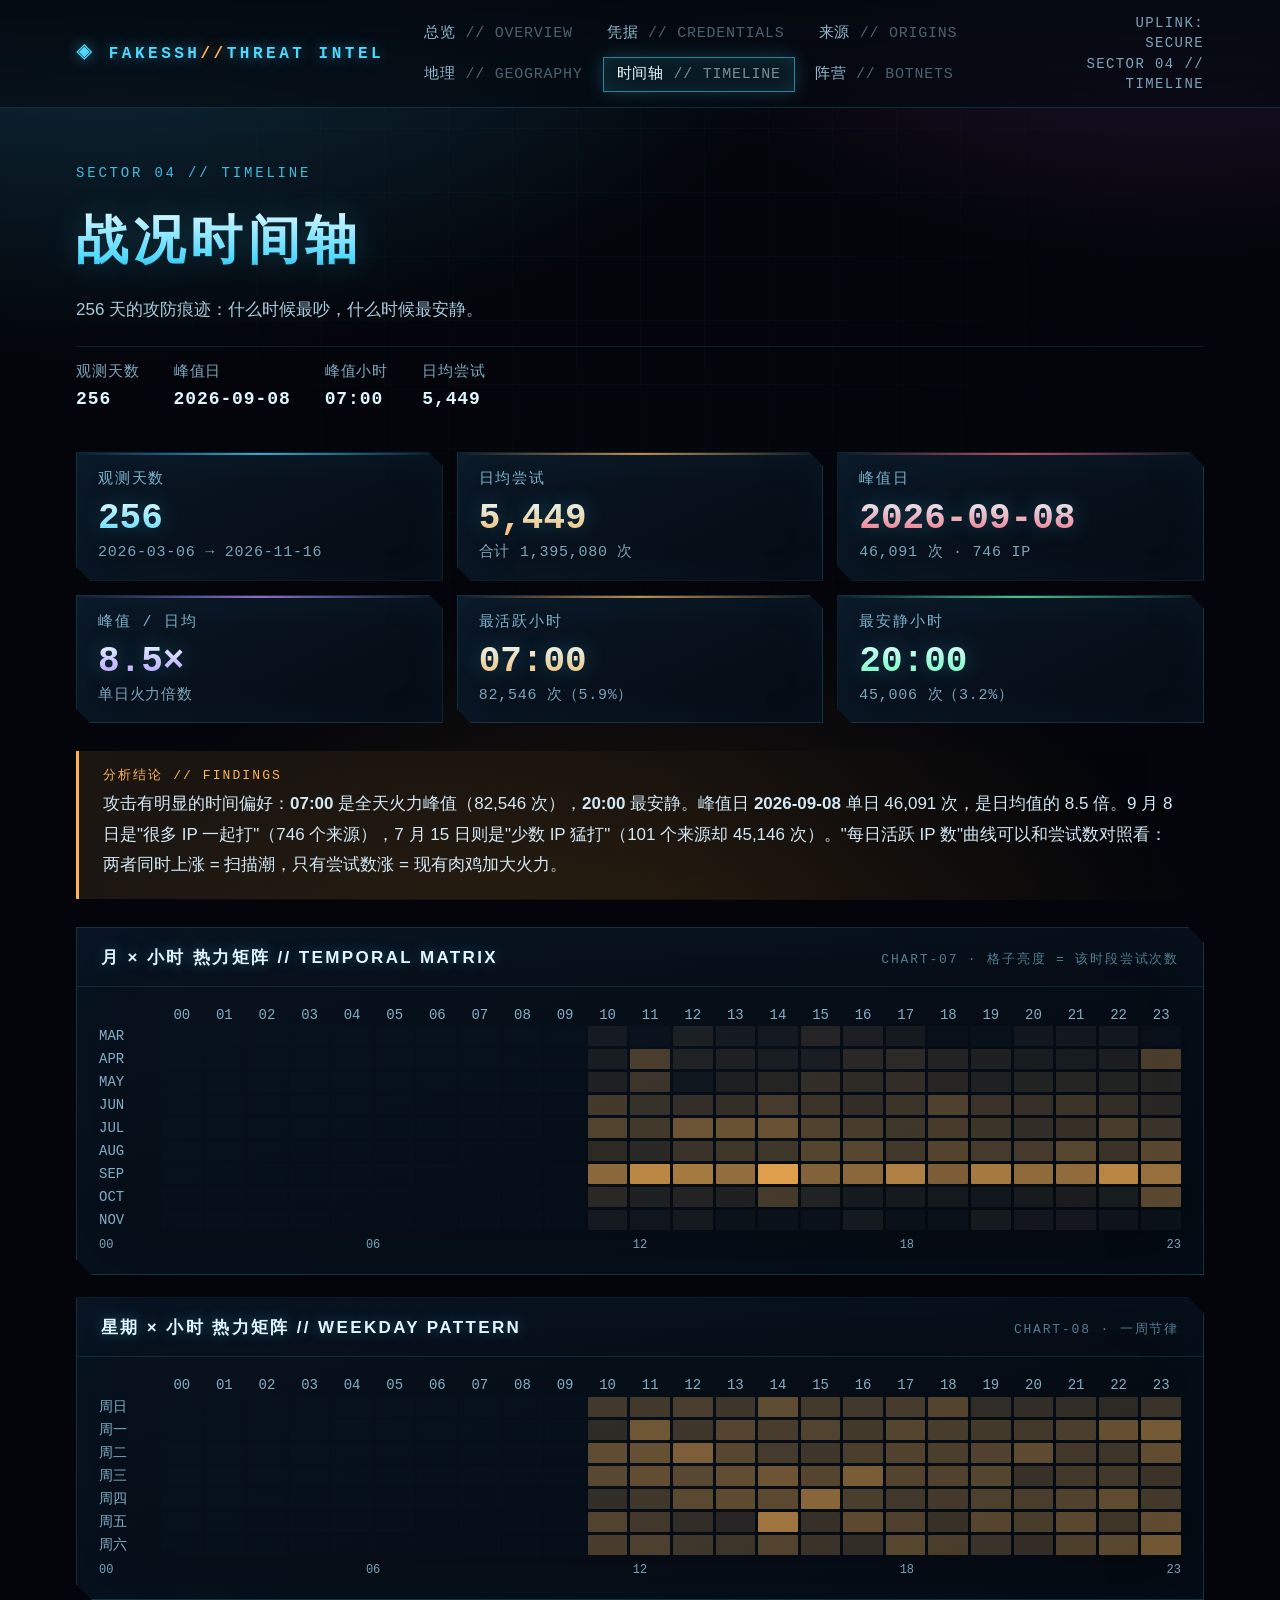
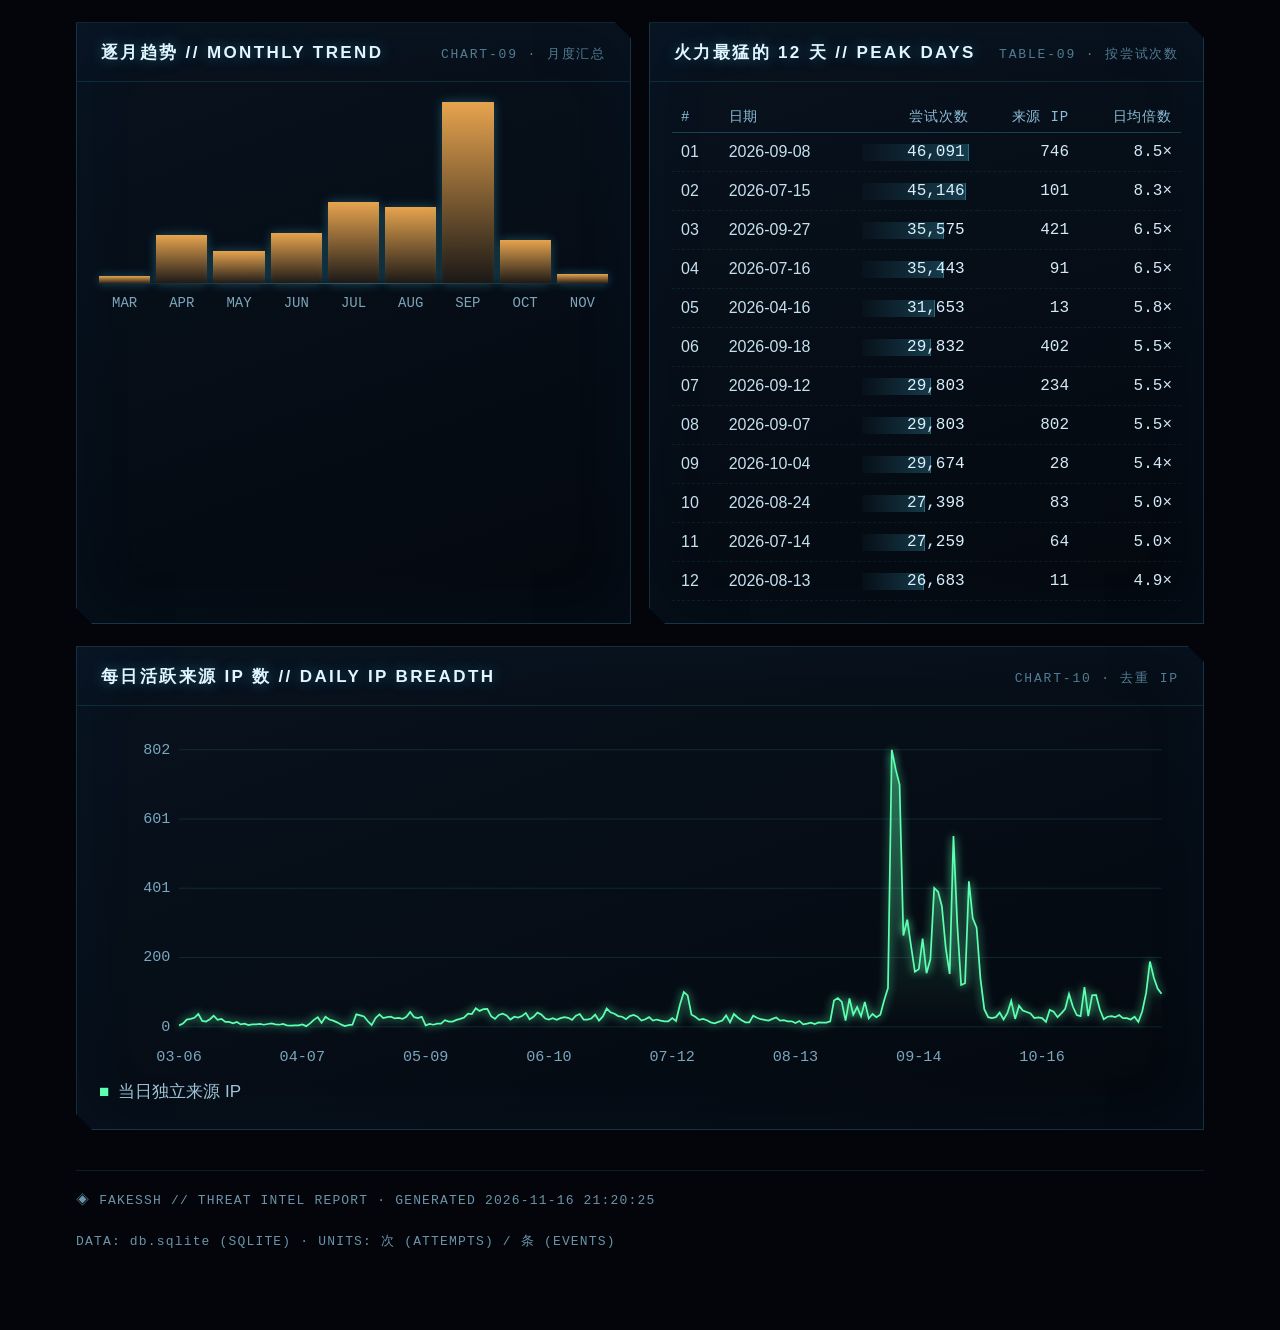
==== timeline.html @ 33a5cb1d "Implement structural changes to enhance code organization and maintainability" ====
<!DOCTYPE html>
<html lang="zh-CN">
<head>
<meta charset="utf-8">
<meta name="viewport" content="width=device-width,initial-scale=1">
<title>战况时间轴 · FAKESSH THREAT INTEL</title>
<link rel="stylesheet" href="assets/style.css">
</head>
<body>
<nav class="nav"><div class="nav-in">
  <div class="brand">◈ FAKESSH<span>//</span>THREAT INTEL</div>
  <div class="nav-links"><a href="index.html" class="">总览<span style="opacity:.5"> // OVERVIEW</span></a><a href="credentials.html" class="">凭据<span style="opacity:.5"> // CREDENTIALS</span></a><a href="sources.html" class="">来源<span style="opacity:.5"> // ORIGINS</span></a><a href="geo.html" class="">地理<span style="opacity:.5"> // GEOGRAPHY</span></a><a href="timeline.html" class="on">时间轴<span style="opacity:.5"> // TIMELINE</span></a><a href="bots.html" class="">阵营<span style="opacity:.5"> // BOTNETS</span></a></div>
  <div class="nav-meta">UPLINK: SECURE<br>SECTOR 04 // TIMELINE</div>
</div></nav>
<div class="wrap">
  <header class="hero">
    <div class="hero-code">SECTOR 04 // TIMELINE</div>
    <h1>战况时间轴</h1>
    <div class="hero-sub">256 天的攻防痕迹：什么时候最吵，什么时候最安静。</div>
    <div class="hero-meta"><div>观测天数<b>256</b></div><div>峰值日<b>2026-09-08</b></div><div>峰值小时<b>07:00</b></div><div>日均尝试<b>5,449</b></div></div>
  </header>
  <div class="kpis"><div class="kpi" style="--kc:#4fd9ff"><div class="lab">观测天数</div><div class="v">256</div><div class="sub">2026-03-06 → 2026-11-16</div></div><div class="kpi" style="--kc:#ffb454"><div class="lab">日均尝试</div><div class="v">5,449</div><div class="sub">合计 1,395,080 次</div></div><div class="kpi" style="--kc:#ff5b6e"><div class="lab">峰值日</div><div class="v">2026-09-08</div><div class="sub">46,091 次 · 746 IP</div></div><div class="kpi" style="--kc:#b98cff"><div class="lab">峰值 / 日均</div><div class="v">8.5×</div><div class="sub">单日火力倍数</div></div><div class="kpi" style="--kc:#ffb454"><div class="lab">最活跃小时</div><div class="v">07:00</div><div class="sub">82,546 次（5.9%）</div></div><div class="kpi" style="--kc:#5dffb0"><div class="lab">最安静小时</div><div class="v">20:00</div><div class="sub">45,006 次（3.2%）</div></div></div><div class="insight"><span class="tag">分析结论 // FINDINGS</span>攻击有明显的时间偏好：<b>07:00</b> 是全天火力峰值（82,546 次），<b>20:00</b> 最安静。峰值日 <b>2026-09-08</b> 单日 46,091 次，是日均值的 8.5 倍。9 月 8 日是"很多 IP 一起打"（746 个来源），7 月 15 日则是"少数 IP 猛打"（101 个来源却 45,146 次）。"每日活跃 IP 数"曲线可以和尝试数对照看：两者同时上涨 = 扫描潮，只有尝试数涨 = 现有肉鸡加大火力。</div><section class="panel"><div class="panel-head"><h3>月 × 小时 热力矩阵 // TEMPORAL MATRIX</h3><span class="panel-code">CHART-07 · 格子亮度 = 该时段尝试次数</span></div><div class="panel-body"><div class="heat" style="grid-template-columns:60px repeat(24,minmax(9px,1fr))"><div class="hlab"></div><div class="hlab" style="justify-content:center">00</div><div class="hlab" style="justify-content:center">01</div><div class="hlab" style="justify-content:center">02</div><div class="hlab" style="justify-content:center">03</div><div class="hlab" style="justify-content:center">04</div><div class="hlab" style="justify-content:center">05</div><div class="hlab" style="justify-content:center">06</div><div class="hlab" style="justify-content:center">07</div><div class="hlab" style="justify-content:center">08</div><div class="hlab" style="justify-content:center">09</div><div class="hlab" style="justify-content:center">10</div><div class="hlab" style="justify-content:center">11</div><div class="hlab" style="justify-content:center">12</div><div class="hlab" style="justify-content:center">13</div><div class="hlab" style="justify-content:center">14</div><div class="hlab" style="justify-content:center">15</div><div class="hlab" style="justify-content:center">16</div><div class="hlab" style="justify-content:center">17</div><div class="hlab" style="justify-content:center">18</div><div class="hlab" style="justify-content:center">19</div><div class="hlab" style="justify-content:center">20</div><div class="hlab" style="justify-content:center">21</div><div class="hlab" style="justify-content:center">22</div><div class="hlab" style="justify-content:center">23</div><div class="hlab">MAR</div><div class="hc" title="2026-03 00:00 · 0 次" style="background:rgba(10,28,48,0.16)"></div><div class="hc" title="2026-03 01:00 · 0 次" style="background:rgba(10,28,48,0.16)"></div><div class="hc" title="2026-03 02:00 · 0 次" style="background:rgba(10,28,48,0.16)"></div><div class="hc" title="2026-03 03:00 · 0 次" style="background:rgba(10,28,48,0.16)"></div><div class="hc" title="2026-03 04:00 · 0 次" style="background:rgba(10,28,48,0.16)"></div><div class="hc" title="2026-03 05:00 · 0 次" style="background:rgba(10,28,48,0.16)"></div><div class="hc" title="2026-03 06:00 · 0 次" style="background:rgba(10,28,48,0.16)"></div><div class="hc" title="2026-03 07:00 · 0 次" style="background:rgba(10,28,48,0.16)"></div><div class="hc" title="2026-03 08:00 · 0 次" style="background:rgba(10,28,48,0.16)"></div><div class="hc" title="2026-03 09:00 · 0 次" style="background:rgba(10,28,48,0.16)"></div><div class="hc" title="2026-03 10:00 · 1,371 次" style="background:rgba(55,56,54,0.30)"></div><div class="hc" title="2026-03 11:00 · 198 次" style="background:rgba(25,37,50,0.21)"></div><div class="hc" title="2026-03 12:00 · 2,391 次" style="background:rgba(71,66,57,0.36)"></div><div class="hc" title="2026-03 13:00 · 1,433 次" style="background:rgba(56,56,54,0.31)"></div><div class="hc" title="2026-03 14:00 · 1,327 次" style="background:rgba(54,55,54,0.30)"></div><div class="hc" title="2026-03 15:00 · 3,114 次" style="background:rgba(80,72,58,0.39)"></div><div class="hc" title="2026-03 16:00 · 2,227 次" style="background:rgba(69,64,56,0.35)"></div><div class="hc" title="2026-03 17:00 · 1,482 次" style="background:rgba(57,57,54,0.31)"></div><div class="hc" title="2026-03 18:00 · 175 次" style="background:rgba(24,37,50,0.21)"></div><div class="hc" title="2026-03 19:00 · 143 次" style="background:rgba(23,36,49,0.20)"></div><div class="hc" title="2026-03 20:00 · 975 次" style="background:rgba(47,51,53,0.28)"></div><div class="hc" title="2026-03 21:00 · 1,324 次" style="background:rgba(54,55,54,0.30)"></div><div class="hc" title="2026-03 22:00 · 1,226 次" style="background:rgba(52,54,54,0.30)"></div><div class="hc" title="2026-03 23:00 · 189 次" style="background:rgba(25,37,50,0.21)"></div><div class="hlab">APR</div><div class="hc" title="2026-04 00:00 · 0 次" style="background:rgba(10,28,48,0.16)"></div><div class="hc" title="2026-04 01:00 · 0 次" style="background:rgba(10,28,48,0.16)"></div><div class="hc" title="2026-04 02:00 · 0 次" style="background:rgba(10,28,48,0.16)"></div><div class="hc" title="2026-04 03:00 · 0 次" style="background:rgba(10,28,48,0.16)"></div><div class="hc" title="2026-04 04:00 · 0 次" style="background:rgba(10,28,48,0.16)"></div><div class="hc" title="2026-04 05:00 · 0 次" style="background:rgba(10,28,48,0.16)"></div><div class="hc" title="2026-04 06:00 · 0 次" style="background:rgba(10,28,48,0.16)"></div><div class="hc" title="2026-04 07:00 · 0 次" style="background:rgba(10,28,48,0.16)"></div><div class="hc" title="2026-04 08:00 · 0 次" style="background:rgba(10,28,48,0.16)"></div><div class="hc" title="2026-04 09:00 · 0 次" style="background:rgba(10,28,48,0.16)"></div><div class="hc" title="2026-04 10:00 · 1,683 次" style="background:rgba(60,59,55,0.32)"></div><div class="hc" title="2026-04 11:00 · 8,038 次" style="background:rgba(129,102,65,0.54)"></div><div class="hc" title="2026-04 12:00 · 2,728 次" style="background:rgba(75,68,57,0.37)"></div><div class="hc" title="2026-04 13:00 · 2,518 次" style="background:rgba(73,67,57,0.36)"></div><div class="hc" title="2026-04 14:00 · 2,086 次" style="background:rgba(66,63,56,0.34)"></div><div class="hc" title="2026-04 15:00 · 2,064 次" style="background:rgba(66,63,56,0.34)"></div><div class="hc" title="2026-04 16:00 · 4,061 次" style="background:rgba(92,78,60,0.42)"></div><div class="hc" title="2026-04 17:00 · 4,366 次" style="background:rgba(95,81,60,0.43)"></div><div class="hc" title="2026-04 18:00 · 3,221 次" style="background:rgba(82,72,58,0.39)"></div><div class="hc" title="2026-04 19:00 · 2,506 次" style="background:rgba(72,67,57,0.36)"></div><div class="hc" title="2026-04 20:00 · 1,899 次" style="background:rgba(64,61,55,0.33)"></div><div class="hc" title="2026-04 21:00 · 1,879 次" style="background:rgba(63,61,55,0.33)"></div><div class="hc" title="2026-04 22:00 · 2,246 次" style="background:rgba(69,64,56,0.35)"></div><div class="hc" title="2026-04 23:00 · 8,399 次" style="background:rgba(132,103,65,0.55)"></div><div class="hlab">MAY</div><div class="hc" title="2026-05 00:00 · 0 次" style="background:rgba(10,28,48,0.16)"></div><div class="hc" title="2026-05 01:00 · 0 次" style="background:rgba(10,28,48,0.16)"></div><div class="hc" title="2026-05 02:00 · 0 次" style="background:rgba(10,28,48,0.16)"></div><div class="hc" title="2026-05 03:00 · 0 次" style="background:rgba(10,28,48,0.16)"></div><div class="hc" title="2026-05 04:00 · 0 次" style="background:rgba(10,28,48,0.16)"></div><div class="hc" title="2026-05 05:00 · 0 次" style="background:rgba(10,28,48,0.16)"></div><div class="hc" title="2026-05 06:00 · 0 次" style="background:rgba(10,28,48,0.16)"></div><div class="hc" title="2026-05 07:00 · 0 次" style="background:rgba(10,28,48,0.16)"></div><div class="hc" title="2026-05 08:00 · 0 次" style="background:rgba(10,28,48,0.16)"></div><div class="hc" title="2026-05 09:00 · 0 次" style="background:rgba(10,28,48,0.16)"></div><div class="hc" title="2026-05 10:00 · 2,571 次" style="background:rgba(73,67,57,0.36)"></div><div class="hc" title="2026-05 11:00 · 6,430 次" style="background:rgba(115,93,63,0.50)"></div><div class="hc" title="2026-05 12:00 · 855 次" style="background:rgba(44,49,53,0.27)"></div><div class="hc" title="2026-05 13:00 · 2,432 次" style="background:rgba(71,66,57,0.36)"></div><div class="hc" title="2026-05 14:00 · 3,245 次" style="background:rgba(82,73,58,0.39)"></div><div class="hc" title="2026-05 15:00 · 5,253 次" style="background:rgba(104,86,61,0.46)"></div><div class="hc" title="2026-05 16:00 · 4,531 次" style="background:rgba(97,82,60,0.44)"></div><div class="hc" title="2026-05 17:00 · 5,144 次" style="background:rgba(103,86,61,0.46)"></div><div class="hc" title="2026-05 18:00 · 3,751 次" style="background:rgba(88,76,59,0.41)"></div><div class="hc" title="2026-05 19:00 · 2,703 次" style="background:rgba(75,68,57,0.37)"></div><div class="hc" title="2026-05 20:00 · 3,081 次" style="background:rgba(80,71,58,0.38)"></div><div class="hc" title="2026-05 21:00 · 3,556 次" style="background:rgba(86,75,59,0.40)"></div><div class="hc" title="2026-05 22:00 · 3,006 次" style="background:rgba(79,71,58,0.38)"></div><div class="hc" title="2026-05 23:00 · 3,365 次" style="background:rgba(84,73,58,0.40)"></div><div class="hlab">JUN</div><div class="hc" title="2026-06 00:00 · 0 次" style="background:rgba(10,28,48,0.16)"></div><div class="hc" title="2026-06 01:00 · 0 次" style="background:rgba(10,28,48,0.16)"></div><div class="hc" title="2026-06 02:00 · 0 次" style="background:rgba(10,28,48,0.16)"></div><div class="hc" title="2026-06 03:00 · 0 次" style="background:rgba(10,28,48,0.16)"></div><div class="hc" title="2026-06 04:00 · 0 次" style="background:rgba(10,28,48,0.16)"></div><div class="hc" title="2026-06 05:00 · 0 次" style="background:rgba(10,28,48,0.16)"></div><div class="hc" title="2026-06 06:00 · 0 次" style="background:rgba(10,28,48,0.16)"></div><div class="hc" title="2026-06 07:00 · 0 次" style="background:rgba(10,28,48,0.16)"></div><div class="hc" title="2026-06 08:00 · 0 次" style="background:rgba(10,28,48,0.16)"></div><div class="hc" title="2026-06 09:00 · 0 次" style="background:rgba(10,28,48,0.16)"></div><div class="hc" title="2026-06 10:00 · 7,283 次" style="background:rgba(123,98,64,0.52)"></div><div class="hc" title="2026-06 11:00 · 5,916 次" style="background:rgba(110,90,62,0.48)"></div><div class="hc" title="2026-06 12:00 · 5,299 次" style="background:rgba(105,86,61,0.46)"></div><div class="hc" title="2026-06 13:00 · 5,301 次" style="background:rgba(105,86,61,0.46)"></div><div class="hc" title="2026-06 14:00 · 7,603 次" style="background:rgba(125,99,65,0.53)"></div><div class="hc" title="2026-06 15:00 · 6,417 次" style="background:rgba(115,93,63,0.50)"></div><div class="hc" title="2026-06 16:00 · 5,165 次" style="background:rgba(103,86,61,0.46)"></div><div class="hc" title="2026-06 17:00 · 6,458 次" style="background:rgba(115,93,63,0.50)"></div><div class="hc" title="2026-06 18:00 · 9,003 次" style="background:rgba(137,106,66,0.57)"></div><div class="hc" title="2026-06 19:00 · 6,066 次" style="background:rgba(112,91,63,0.49)"></div><div class="hc" title="2026-06 20:00 · 5,500 次" style="background:rgba(107,88,62,0.47)"></div><div class="hc" title="2026-06 21:00 · 6,523 次" style="background:rgba(116,94,63,0.50)"></div><div class="hc" title="2026-06 22:00 · 5,106 次" style="background:rgba(103,85,61,0.46)"></div><div class="hc" title="2026-06 23:00 · 4,018 次" style="background:rgba(91,78,59,0.42)"></div><div class="hlab">JUL</div><div class="hc" title="2026-07 00:00 · 0 次" style="background:rgba(10,28,48,0.16)"></div><div class="hc" title="2026-07 01:00 · 0 次" style="background:rgba(10,28,48,0.16)"></div><div class="hc" title="2026-07 02:00 · 0 次" style="background:rgba(10,28,48,0.16)"></div><div class="hc" title="2026-07 03:00 · 0 次" style="background:rgba(10,28,48,0.16)"></div><div class="hc" title="2026-07 04:00 · 0 次" style="background:rgba(10,28,48,0.16)"></div><div class="hc" title="2026-07 05:00 · 0 次" style="background:rgba(10,28,48,0.16)"></div><div class="hc" title="2026-07 06:00 · 0 次" style="background:rgba(10,28,48,0.16)"></div><div class="hc" title="2026-07 07:00 · 0 次" style="background:rgba(10,28,48,0.16)"></div><div class="hc" title="2026-07 08:00 · 0 次" style="background:rgba(10,28,48,0.16)"></div><div class="hc" title="2026-07 09:00 · 0 次" style="background:rgba(10,28,48,0.16)"></div><div class="hc" title="2026-07 10:00 · 9,398 次" style="background:rgba(140,108,67,0.57)"></div><div class="hc" title="2026-07 11:00 · 7,286 次" style="background:rgba(123,98,64,0.52)"></div><div class="hc" title="2026-07 12:00 · 12,565 次" style="background:rgba(162,122,70,0.65)"></div><div class="hc" title="2026-07 13:00 · 12,461 次" style="background:rgba(162,122,70,0.64)"></div><div class="hc" title="2026-07 14:00 · 12,213 次" style="background:rgba(160,121,70,0.64)"></div><div class="hc" title="2026-07 15:00 · 9,072 次" style="background:rgba(137,107,66,0.57)"></div><div class="hc" title="2026-07 16:00 · 8,159 次" style="background:rgba(130,102,65,0.54)"></div><div class="hc" title="2026-07 17:00 · 6,912 次" style="background:rgba(120,96,64,0.51)"></div><div class="hc" title="2026-07 18:00 · 7,997 次" style="background:rgba(129,101,65,0.54)"></div><div class="hc" title="2026-07 19:00 · 6,695 次" style="background:rgba(118,95,63,0.50)"></div><div class="hc" title="2026-07 20:00 · 5,237 次" style="background:rgba(104,86,61,0.46)"></div><div class="hc" title="2026-07 21:00 · 5,720 次" style="background:rgba(109,89,62,0.48)"></div><div class="hc" title="2026-07 22:00 · 8,010 次" style="background:rgba(129,102,65,0.54)"></div><div class="hc" title="2026-07 23:00 · 6,211 次" style="background:rgba(113,92,63,0.49)"></div><div class="hlab">AUG</div><div class="hc" title="2026-08 00:00 · 0 次" style="background:rgba(10,28,48,0.16)"></div><div class="hc" title="2026-08 01:00 · 0 次" style="background:rgba(10,28,48,0.16)"></div><div class="hc" title="2026-08 02:00 · 0 次" style="background:rgba(10,28,48,0.16)"></div><div class="hc" title="2026-08 03:00 · 0 次" style="background:rgba(10,28,48,0.16)"></div><div class="hc" title="2026-08 04:00 · 0 次" style="background:rgba(10,28,48,0.16)"></div><div class="hc" title="2026-08 05:00 · 0 次" style="background:rgba(10,28,48,0.16)"></div><div class="hc" title="2026-08 06:00 · 0 次" style="background:rgba(10,28,48,0.16)"></div><div class="hc" title="2026-08 07:00 · 0 次" style="background:rgba(10,28,48,0.16)"></div><div class="hc" title="2026-08 08:00 · 0 次" style="background:rgba(10,28,48,0.16)"></div><div class="hc" title="2026-08 09:00 · 0 次" style="background:rgba(10,28,48,0.16)"></div><div class="hc" title="2026-08 10:00 · 4,484 次" style="background:rgba(96,81,60,0.44)"></div><div class="hc" title="2026-08 11:00 · 4,138 次" style="background:rgba(92,79,60,0.42)"></div><div class="hc" title="2026-08 12:00 · 6,281 次" style="background:rgba(114,92,63,0.49)"></div><div class="hc" title="2026-08 13:00 · 6,959 次" style="background:rgba(120,96,64,0.51)"></div><div class="hc" title="2026-08 14:00 · 6,971 次" style="background:rgba(120,96,64,0.51)"></div><div class="hc" title="2026-08 15:00 · 9,748 次" style="background:rgba(142,110,67,0.58)"></div><div class="hc" title="2026-08 16:00 · 10,181 次" style="background:rgba(146,112,68,0.59)"></div><div class="hc" title="2026-08 17:00 · 7,181 次" style="background:rgba(122,97,64,0.52)"></div><div class="hc" title="2026-08 18:00 · 9,583 次" style="background:rgba(141,109,67,0.58)"></div><div class="hc" title="2026-08 19:00 · 7,793 次" style="background:rgba(127,100,65,0.53)"></div><div class="hc" title="2026-08 20:00 · 7,758 次" style="background:rgba(127,100,65,0.53)"></div><div class="hc" title="2026-08 21:00 · 9,877 次" style="background:rgba(143,111,67,0.59)"></div><div class="hc" title="2026-08 22:00 · 6,488 次" style="background:rgba(116,93,63,0.50)"></div><div class="hc" title="2026-08 23:00 · 10,294 次" style="background:rgba(146,112,68,0.60)"></div><div class="hlab">SEP</div><div class="hc" title="2026-09 00:00 · 0 次" style="background:rgba(10,28,48,0.16)"></div><div class="hc" title="2026-09 01:00 · 0 次" style="background:rgba(10,28,48,0.16)"></div><div class="hc" title="2026-09 02:00 · 0 次" style="background:rgba(10,28,48,0.16)"></div><div class="hc" title="2026-09 03:00 · 0 次" style="background:rgba(10,28,48,0.16)"></div><div class="hc" title="2026-09 04:00 · 0 次" style="background:rgba(10,28,48,0.16)"></div><div class="hc" title="2026-09 05:00 · 0 次" style="background:rgba(10,28,48,0.16)"></div><div class="hc" title="2026-09 06:00 · 0 次" style="background:rgba(10,28,48,0.16)"></div><div class="hc" title="2026-09 07:00 · 0 次" style="background:rgba(10,28,48,0.16)"></div><div class="hc" title="2026-09 08:00 · 0 次" style="background:rgba(10,28,48,0.16)"></div><div class="hc" title="2026-09 09:00 · 0 次" style="background:rgba(10,28,48,0.16)"></div><div class="hc" title="2026-09 10:00 · 16,815 次" style="background:rgba(189,139,74,0.73)"></div><div class="hc" title="2026-09 11:00 · 22,892 次" style="background:rgba(222,159,79,0.84)"></div><div class="hc" title="2026-09 12:00 · 20,343 次" style="background:rgba(209,151,77,0.79)"></div><div class="hc" title="2026-09 13:00 · 17,703 次" style="background:rgba(194,142,75,0.75)"></div><div class="hc" title="2026-09 14:00 · 27,278 次" style="background:rgba(244,173,82,0.91)"></div><div class="hc" title="2026-09 15:00 · 15,613 次" style="background:rgba(182,134,73,0.71)"></div><div class="hc" title="2026-09 16:00 · 16,684 次" style="background:rgba(188,138,74,0.73)"></div><div class="hc" title="2026-09 17:00 · 21,479 次" style="background:rgba(215,155,78,0.81)"></div><div class="hc" title="2026-09 18:00 · 14,838 次" style="background:rgba(177,131,72,0.69)"></div><div class="hc" title="2026-09 19:00 · 20,374 次" style="background:rgba(209,151,77,0.79)"></div><div class="hc" title="2026-09 20:00 · 17,346 次" style="background:rgba(192,141,74,0.74)"></div><div class="hc" title="2026-09 21:00 · 17,487 次" style="background:rgba(193,141,74,0.74)"></div><div class="hc" title="2026-09 22:00 · 22,518 次" style="background:rgba(220,158,78,0.83)"></div><div class="hc" title="2026-09 23:00 · 18,222 次" style="background:rgba(197,144,75,0.76)"></div><div class="hlab">OCT</div><div class="hc" title="2026-10 00:00 · 0 次" style="background:rgba(10,28,48,0.16)"></div><div class="hc" title="2026-10 01:00 · 0 次" style="background:rgba(10,28,48,0.16)"></div><div class="hc" title="2026-10 02:00 · 0 次" style="background:rgba(10,28,48,0.16)"></div><div class="hc" title="2026-10 03:00 · 0 次" style="background:rgba(10,28,48,0.16)"></div><div class="hc" title="2026-10 04:00 · 0 次" style="background:rgba(10,28,48,0.16)"></div><div class="hc" title="2026-10 05:00 · 0 次" style="background:rgba(10,28,48,0.16)"></div><div class="hc" title="2026-10 06:00 · 0 次" style="background:rgba(10,28,48,0.16)"></div><div class="hc" title="2026-10 07:00 · 0 次" style="background:rgba(10,28,48,0.16)"></div><div class="hc" title="2026-10 08:00 · 0 次" style="background:rgba(10,28,48,0.16)"></div><div class="hc" title="2026-10 09:00 · 0 次" style="background:rgba(10,28,48,0.16)"></div><div class="hc" title="2026-10 10:00 · 4,160 次" style="background:rgba(93,79,60,0.42)"></div><div class="hc" title="2026-10 11:00 · 2,578 次" style="background:rgba(73,67,57,0.36)"></div><div class="hc" title="2026-10 12:00 · 3,125 次" style="background:rgba(81,72,58,0.39)"></div><div class="hc" title="2026-10 13:00 · 2,534 次" style="background:rgba(73,67,57,0.36)"></div><div class="hc" title="2026-10 14:00 · 7,713 次" style="background:rgba(126,100,65,0.53)"></div><div class="hc" title="2026-10 15:00 · 3,041 次" style="background:rgba(80,71,58,0.38)"></div><div class="hc" title="2026-10 16:00 · 1,682 次" style="background:rgba(60,59,55,0.32)"></div><div class="hc" title="2026-10 17:00 · 1,664 次" style="background:rgba(60,59,55,0.32)"></div><div class="hc" title="2026-10 18:00 · 1,370 次" style="background:rgba(55,56,54,0.30)"></div><div class="hc" title="2026-10 19:00 · 1,188 次" style="background:rgba(51,53,54,0.29)"></div><div class="hc" title="2026-10 20:00 · 1,888 次" style="background:rgba(63,61,55,0.33)"></div><div class="hc" title="2026-10 21:00 · 2,095 次" style="background:rgba(67,63,56,0.34)"></div><div class="hc" title="2026-10 22:00 · 2,049 次" style="background:rgba(66,62,56,0.34)"></div><div class="hc" title="2026-10 23:00 · 10,336 次" style="background:rgba(147,113,68,0.60)"></div><div class="hlab">NOV</div><div class="hc" title="2026-11 00:00 · 0 次" style="background:rgba(10,28,48,0.16)"></div><div class="hc" title="2026-11 01:00 · 0 次" style="background:rgba(10,28,48,0.16)"></div><div class="hc" title="2026-11 02:00 · 0 次" style="background:rgba(10,28,48,0.16)"></div><div class="hc" title="2026-11 03:00 · 0 次" style="background:rgba(10,28,48,0.16)"></div><div class="hc" title="2026-11 04:00 · 0 次" style="background:rgba(10,28,48,0.16)"></div><div class="hc" title="2026-11 05:00 · 0 次" style="background:rgba(10,28,48,0.16)"></div><div class="hc" title="2026-11 06:00 · 0 次" style="background:rgba(10,28,48,0.16)"></div><div class="hc" title="2026-11 07:00 · 0 次" style="background:rgba(10,28,48,0.16)"></div><div class="hc" title="2026-11 08:00 · 0 次" style="background:rgba(10,28,48,0.16)"></div><div class="hc" title="2026-11 09:00 · 0 次" style="background:rgba(10,28,48,0.16)"></div><div class="hc" title="2026-11 10:00 · 1,408 次" style="background:rgba(55,56,54,0.31)"></div><div class="hc" title="2026-11 11:00 · 892 次" style="background:rgba(45,50,53,0.27)"></div><div class="hc" title="2026-11 12:00 · 1,454 次" style="background:rgba(56,56,54,0.31)"></div><div class="hc" title="2026-11 13:00 · 483 次" style="background:rgba(35,43,51,0.24)"></div><div class="hc" title="2026-11 14:00 · 387 次" style="background:rgba(32,41,51,0.23)"></div><div class="hc" title="2026-11 15:00 · 337 次" style="background:rgba(30,40,51,0.23)"></div><div class="hc" title="2026-11 16:00 · 1,555 次" style="background:rgba(58,58,55,0.31)"></div><div class="hc" title="2026-11 17:00 · 408 次" style="background:rgba(33,42,51,0.23)"></div><div class="hc" title="2026-11 18:00 · 317 次" style="background:rgba(30,40,50,0.22)"></div><div class="hc" title="2026-11 19:00 · 1,729 次" style="background:rgba(61,59,55,0.32)"></div><div class="hc" title="2026-11 20:00 · 1,322 次" style="background:rgba(54,55,54,0.30)"></div><div class="hc" title="2026-11 21:00 · 1,416 次" style="background:rgba(56,56,54,0.31)"></div><div class="hc" title="2026-11 22:00 · 894 次" style="background:rgba(45,50,53,0.27)"></div><div class="hc" title="2026-11 23:00 · 511 次" style="background:rgba(36,44,51,0.24)"></div></div><div style="display:flex;justify-content:space-between;font:9px var(--mono);color:#7aa4bb;margin-top:8px;font-size:12px"><span>00</span><span>06</span><span>12</span><span>18</span><span>23</span></div></div></section><section class="panel"><div class="panel-head"><h3>星期 × 小时 热力矩阵 // WEEKDAY PATTERN</h3><span class="panel-code">CHART-08 · 一周节律</span></div><div class="panel-body"><div class="heat" style="grid-template-columns:60px repeat(24,minmax(9px,1fr))"><div class="hlab"></div><div class="hlab" style="justify-content:center">00</div><div class="hlab" style="justify-content:center">01</div><div class="hlab" style="justify-content:center">02</div><div class="hlab" style="justify-content:center">03</div><div class="hlab" style="justify-content:center">04</div><div class="hlab" style="justify-content:center">05</div><div class="hlab" style="justify-content:center">06</div><div class="hlab" style="justify-content:center">07</div><div class="hlab" style="justify-content:center">08</div><div class="hlab" style="justify-content:center">09</div><div class="hlab" style="justify-content:center">10</div><div class="hlab" style="justify-content:center">11</div><div class="hlab" style="justify-content:center">12</div><div class="hlab" style="justify-content:center">13</div><div class="hlab" style="justify-content:center">14</div><div class="hlab" style="justify-content:center">15</div><div class="hlab" style="justify-content:center">16</div><div class="hlab" style="justify-content:center">17</div><div class="hlab" style="justify-content:center">18</div><div class="hlab" style="justify-content:center">19</div><div class="hlab" style="justify-content:center">20</div><div class="hlab" style="justify-content:center">21</div><div class="hlab" style="justify-content:center">22</div><div class="hlab" style="justify-content:center">23</div><div class="hlab">周日</div><div class="hc" title="0 00:00 · 0 次" style="background:rgba(10,28,48,0.16)"></div><div class="hc" title="0 01:00 · 0 次" style="background:rgba(10,28,48,0.16)"></div><div class="hc" title="0 02:00 · 0 次" style="background:rgba(10,28,48,0.16)"></div><div class="hc" title="0 03:00 · 0 次" style="background:rgba(10,28,48,0.16)"></div><div class="hc" title="0 04:00 · 0 次" style="background:rgba(10,28,48,0.16)"></div><div class="hc" title="0 05:00 · 0 次" style="background:rgba(10,28,48,0.16)"></div><div class="hc" title="0 06:00 · 0 次" style="background:rgba(10,28,48,0.16)"></div><div class="hc" title="0 07:00 · 0 次" style="background:rgba(10,28,48,0.16)"></div><div class="hc" title="0 08:00 · 0 次" style="background:rgba(10,28,48,0.16)"></div><div class="hc" title="0 09:00 · 0 次" style="background:rgba(10,28,48,0.16)"></div><div class="hc" title="0 10:00 · 6,357 次" style="background:rgba(122,97,64,0.52)"></div><div class="hc" title="0 11:00 · 6,262 次" style="background:rgba(121,97,64,0.52)"></div><div class="hc" title="0 12:00 · 7,157 次" style="background:rgba(130,102,65,0.54)"></div><div class="hc" title="0 13:00 · 6,024 次" style="background:rgba(119,95,64,0.51)"></div><div class="hc" title="0 14:00 · 9,565 次" style="background:rgba(150,115,68,0.61)"></div><div class="hc" title="0 15:00 · 6,600 次" style="background:rgba(124,99,64,0.53)"></div><div class="hc" title="0 16:00 · 6,254 次" style="background:rgba(121,97,64,0.52)"></div><div class="hc" title="0 17:00 · 6,906 次" style="background:rgba(127,101,65,0.54)"></div><div class="hc" title="0 18:00 · 8,399 次" style="background:rgba(141,109,67,0.58)"></div><div class="hc" title="0 19:00 · 4,386 次" style="background:rgba(101,84,61,0.45)"></div><div class="hc" title="0 20:00 · 4,547 次" style="background:rgba(103,86,61,0.46)"></div><div class="hc" title="0 21:00 · 4,493 次" style="background:rgba(103,85,61,0.46)"></div><div class="hc" title="0 22:00 · 3,847 次" style="background:rgba(95,81,60,0.43)"></div><div class="hc" title="0 23:00 · 5,423 次" style="background:rgba(113,92,63,0.49)"></div><div class="hlab">周一</div><div class="hc" title="1 00:00 · 0 次" style="background:rgba(10,28,48,0.16)"></div><div class="hc" title="1 01:00 · 0 次" style="background:rgba(10,28,48,0.16)"></div><div class="hc" title="1 02:00 · 0 次" style="background:rgba(10,28,48,0.16)"></div><div class="hc" title="1 03:00 · 0 次" style="background:rgba(10,28,48,0.16)"></div><div class="hc" title="1 04:00 · 0 次" style="background:rgba(10,28,48,0.16)"></div><div class="hc" title="1 05:00 · 0 次" style="background:rgba(10,28,48,0.16)"></div><div class="hc" title="1 06:00 · 0 次" style="background:rgba(10,28,48,0.16)"></div><div class="hc" title="1 07:00 · 0 次" style="background:rgba(10,28,48,0.16)"></div><div class="hc" title="1 08:00 · 0 次" style="background:rgba(10,28,48,0.16)"></div><div class="hc" title="1 09:00 · 0 次" style="background:rgba(10,28,48,0.16)"></div><div class="hc" title="1 10:00 · 3,983 次" style="background:rgba(97,82,60,0.44)"></div><div class="hc" title="1 11:00 · 11,567 次" style="background:rgba(166,125,70,0.66)"></div><div class="hc" title="1 12:00 · 5,991 次" style="background:rgba(119,95,64,0.51)"></div><div class="hc" title="1 13:00 · 8,439 次" style="background:rgba(141,109,67,0.58)"></div><div class="hc" title="1 14:00 · 6,928 次" style="background:rgba(128,101,65,0.54)"></div><div class="hc" title="1 15:00 · 8,284 次" style="background:rgba(140,108,67,0.57)"></div><div class="hc" title="1 16:00 · 6,426 次" style="background:rgba(123,98,64,0.52)"></div><div class="hc" title="1 17:00 · 8,519 次" style="background:rgba(142,110,67,0.58)"></div><div class="hc" title="1 18:00 · 7,199 次" style="background:rgba(130,102,65,0.54)"></div><div class="hc" title="1 19:00 · 6,431 次" style="background:rgba(123,98,64,0.52)"></div><div class="hc" title="1 20:00 · 6,535 次" style="background:rgba(124,98,64,0.52)"></div><div class="hc" title="1 21:00 · 7,465 次" style="background:rgba(133,104,66,0.55)"></div><div class="hc" title="1 22:00 · 10,285 次" style="background:rgba(156,119,69,0.63)"></div><div class="hc" title="1 23:00 · 12,258 次" style="background:rgba(171,128,71,0.67)"></div><div class="hlab">周二</div><div class="hc" title="2 00:00 · 0 次" style="background:rgba(10,28,48,0.16)"></div><div class="hc" title="2 01:00 · 0 次" style="background:rgba(10,28,48,0.16)"></div><div class="hc" title="2 02:00 · 0 次" style="background:rgba(10,28,48,0.16)"></div><div class="hc" title="2 03:00 · 0 次" style="background:rgba(10,28,48,0.16)"></div><div class="hc" title="2 04:00 · 0 次" style="background:rgba(10,28,48,0.16)"></div><div class="hc" title="2 05:00 · 0 次" style="background:rgba(10,28,48,0.16)"></div><div class="hc" title="2 06:00 · 0 次" style="background:rgba(10,28,48,0.16)"></div><div class="hc" title="2 07:00 · 0 次" style="background:rgba(10,28,48,0.16)"></div><div class="hc" title="2 08:00 · 0 次" style="background:rgba(10,28,48,0.16)"></div><div class="hc" title="2 09:00 · 0 次" style="background:rgba(10,28,48,0.16)"></div><div class="hc" title="2 10:00 · 9,737 次" style="background:rgba(152,116,68,0.61)"></div><div class="hc" title="2 11:00 · 10,384 次" style="background:rgba(157,119,69,0.63)"></div><div class="hc" title="2 12:00 · 13,078 次" style="background:rgba(177,131,72,0.69)"></div><div class="hc" title="2 13:00 · 8,849 次" style="background:rgba(145,111,67,0.59)"></div><div class="hc" title="2 14:00 · 6,725 次" style="background:rgba(126,100,65,0.53)"></div><div class="hc" title="2 15:00 · 6,024 次" style="background:rgba(119,95,64,0.51)"></div><div class="hc" title="2 16:00 · 7,334 次" style="background:rgba(131,103,65,0.55)"></div><div class="hc" title="2 17:00 · 8,142 次" style="background:rgba(139,108,66,0.57)"></div><div class="hc" title="2 18:00 · 7,422 次" style="background:rgba(132,104,66,0.55)"></div><div class="hc" title="2 19:00 · 7,952 次" style="background:rgba(137,107,66,0.57)"></div><div class="hc" title="2 20:00 · 9,638 次" style="background:rgba(151,115,68,0.61)"></div><div class="hc" title="2 21:00 · 6,453 次" style="background:rgba(123,98,64,0.52)"></div><div class="hc" title="2 22:00 · 6,010 次" style="background:rgba(119,95,64,0.51)"></div><div class="hc" title="2 23:00 · 9,907 次" style="background:rgba(153,117,69,0.62)"></div><div class="hlab">周三</div><div class="hc" title="3 00:00 · 0 次" style="background:rgba(10,28,48,0.16)"></div><div class="hc" title="3 01:00 · 0 次" style="background:rgba(10,28,48,0.16)"></div><div class="hc" title="3 02:00 · 0 次" style="background:rgba(10,28,48,0.16)"></div><div class="hc" title="3 03:00 · 0 次" style="background:rgba(10,28,48,0.16)"></div><div class="hc" title="3 04:00 · 0 次" style="background:rgba(10,28,48,0.16)"></div><div class="hc" title="3 05:00 · 0 次" style="background:rgba(10,28,48,0.16)"></div><div class="hc" title="3 06:00 · 0 次" style="background:rgba(10,28,48,0.16)"></div><div class="hc" title="3 07:00 · 0 次" style="background:rgba(10,28,48,0.16)"></div><div class="hc" title="3 08:00 · 0 次" style="background:rgba(10,28,48,0.16)"></div><div class="hc" title="3 09:00 · 0 次" style="background:rgba(10,28,48,0.16)"></div><div class="hc" title="3 10:00 · 9,051 次" style="background:rgba(146,112,68,0.60)"></div><div class="hc" title="3 11:00 · 10,066 次" style="background:rgba(155,117,69,0.62)"></div><div class="hc" title="3 12:00 · 9,027 次" style="background:rgba(146,112,68,0.59)"></div><div class="hc" title="3 13:00 · 9,953 次" style="background:rgba(154,117,69,0.62)"></div><div class="hc" title="3 14:00 · 11,196 次" style="background:rgba(163,123,70,0.65)"></div><div class="hc" title="3 15:00 · 8,607 次" style="background:rgba(143,110,67,0.58)"></div><div class="hc" title="3 16:00 · 12,749 次" style="background:rgba(175,130,72,0.69)"></div><div class="hc" title="3 17:00 · 8,460 次" style="background:rgba(141,109,67,0.58)"></div><div class="hc" title="3 18:00 · 8,003 次" style="background:rgba(137,107,66,0.57)"></div><div class="hc" title="3 19:00 · 8,531 次" style="background:rgba(142,110,67,0.58)"></div><div class="hc" title="3 20:00 · 5,155 次" style="background:rgba(110,90,62,0.48)"></div><div class="hc" title="3 21:00 · 6,503 次" style="background:rgba(124,98,64,0.52)"></div><div class="hc" title="3 22:00 · 6,574 次" style="background:rgba(124,99,64,0.53)"></div><div class="hc" title="3 23:00 · 5,699 次" style="background:rgba(116,93,63,0.50)"></div><div class="hlab">周四</div><div class="hc" title="4 00:00 · 0 次" style="background:rgba(10,28,48,0.16)"></div><div class="hc" title="4 01:00 · 0 次" style="background:rgba(10,28,48,0.16)"></div><div class="hc" title="4 02:00 · 0 次" style="background:rgba(10,28,48,0.16)"></div><div class="hc" title="4 03:00 · 0 次" style="background:rgba(10,28,48,0.16)"></div><div class="hc" title="4 04:00 · 0 次" style="background:rgba(10,28,48,0.16)"></div><div class="hc" title="4 05:00 · 0 次" style="background:rgba(10,28,48,0.16)"></div><div class="hc" title="4 06:00 · 0 次" style="background:rgba(10,28,48,0.16)"></div><div class="hc" title="4 07:00 · 0 次" style="background:rgba(10,28,48,0.16)"></div><div class="hc" title="4 08:00 · 0 次" style="background:rgba(10,28,48,0.16)"></div><div class="hc" title="4 09:00 · 0 次" style="background:rgba(10,28,48,0.16)"></div><div class="hc" title="4 10:00 · 4,664 次" style="background:rgba(104,86,61,0.46)"></div><div class="hc" title="4 11:00 · 6,100 次" style="background:rgba(120,96,64,0.51)"></div><div class="hc" title="4 12:00 · 9,140 次" style="background:rgba(147,113,68,0.60)"></div><div class="hc" title="4 13:00 · 9,511 次" style="background:rgba(150,115,68,0.61)"></div><div class="hc" title="4 14:00 · 9,148 次" style="background:rgba(147,113,68,0.60)"></div><div class="hc" title="4 15:00 · 14,405 次" style="background:rgba(186,137,73,0.72)"></div><div class="hc" title="4 16:00 · 7,442 次" style="background:rgba(132,104,66,0.55)"></div><div class="hc" title="4 17:00 · 6,328 次" style="background:rgba(122,97,64,0.52)"></div><div class="hc" title="4 18:00 · 6,638 次" style="background:rgba(125,99,64,0.53)"></div><div class="hc" title="4 19:00 · 7,717 次" style="background:rgba(135,105,66,0.56)"></div><div class="hc" title="4 20:00 · 7,363 次" style="background:rgba(132,103,65,0.55)"></div><div class="hc" title="4 21:00 · 8,250 次" style="background:rgba(139,108,67,0.57)"></div><div class="hc" title="4 22:00 · 9,706 次" style="background:rgba(152,116,68,0.61)"></div><div class="hc" title="4 23:00 · 6,592 次" style="background:rgba(124,99,64,0.53)"></div><div class="hlab">周五</div><div class="hc" title="5 00:00 · 0 次" style="background:rgba(10,28,48,0.16)"></div><div class="hc" title="5 01:00 · 0 次" style="background:rgba(10,28,48,0.16)"></div><div class="hc" title="5 02:00 · 0 次" style="background:rgba(10,28,48,0.16)"></div><div class="hc" title="5 03:00 · 0 次" style="background:rgba(10,28,48,0.16)"></div><div class="hc" title="5 04:00 · 0 次" style="background:rgba(10,28,48,0.16)"></div><div class="hc" title="5 05:00 · 0 次" style="background:rgba(10,28,48,0.16)"></div><div class="hc" title="5 06:00 · 0 次" style="background:rgba(10,28,48,0.16)"></div><div class="hc" title="5 07:00 · 0 次" style="background:rgba(10,28,48,0.16)"></div><div class="hc" title="5 08:00 · 0 次" style="background:rgba(10,28,48,0.16)"></div><div class="hc" title="5 09:00 · 0 次" style="background:rgba(10,28,48,0.16)"></div><div class="hc" title="5 10:00 · 8,270 次" style="background:rgba(140,108,67,0.57)"></div><div class="hc" title="5 11:00 · 6,335 次" style="background:rgba(122,97,64,0.52)"></div><div class="hc" title="5 12:00 · 4,426 次" style="background:rgba(102,85,61,0.45)"></div><div class="hc" title="5 13:00 · 3,191 次" style="background:rgba(87,75,59,0.41)"></div><div class="hc" title="5 14:00 · 16,964 次" style="background:rgba(203,147,76,0.78)"></div><div class="hc" title="5 15:00 · 5,009 次" style="background:rgba(108,89,62,0.47)"></div><div class="hc" title="5 16:00 · 9,456 次" style="background:rgba(150,114,68,0.61)"></div><div class="hc" title="5 17:00 · 7,849 次" style="background:rgba(136,106,66,0.56)"></div><div class="hc" title="5 18:00 · 5,252 次" style="background:rgba(111,90,62,0.48)"></div><div class="hc" title="5 19:00 · 8,694 次" style="background:rgba(143,110,67,0.59)"></div><div class="hc" title="5 20:00 · 7,069 次" style="background:rgba(129,102,65,0.54)"></div><div class="hc" title="5 21:00 · 9,042 次" style="background:rgba(146,112,68,0.60)"></div><div class="hc" title="5 22:00 · 5,966 次" style="background:rgba(118,95,63,0.51)"></div><div class="hc" title="5 23:00 · 9,694 次" style="background:rgba(152,116,68,0.61)"></div><div class="hlab">周六</div><div class="hc" title="6 00:00 · 0 次" style="background:rgba(10,28,48,0.16)"></div><div class="hc" title="6 01:00 · 0 次" style="background:rgba(10,28,48,0.16)"></div><div class="hc" title="6 02:00 · 0 次" style="background:rgba(10,28,48,0.16)"></div><div class="hc" title="6 03:00 · 0 次" style="background:rgba(10,28,48,0.16)"></div><div class="hc" title="6 04:00 · 0 次" style="background:rgba(10,28,48,0.16)"></div><div class="hc" title="6 05:00 · 0 次" style="background:rgba(10,28,48,0.16)"></div><div class="hc" title="6 06:00 · 0 次" style="background:rgba(10,28,48,0.16)"></div><div class="hc" title="6 07:00 · 0 次" style="background:rgba(10,28,48,0.16)"></div><div class="hc" title="6 08:00 · 0 次" style="background:rgba(10,28,48,0.16)"></div><div class="hc" title="6 09:00 · 0 次" style="background:rgba(10,28,48,0.16)"></div><div class="hc" title="6 10:00 · 7,111 次" style="background:rgba(129,102,65,0.54)"></div><div class="hc" title="6 11:00 · 7,654 次" style="background:rgba(134,105,66,0.56)"></div><div class="hc" title="6 12:00 · 6,222 次" style="background:rgba(121,97,64,0.51)"></div><div class="hc" title="6 13:00 · 5,857 次" style="background:rgba(117,94,63,0.50)"></div><div class="hc" title="6 14:00 · 8,297 次" style="background:rgba(140,108,67,0.58)"></div><div class="hc" title="6 15:00 · 5,730 次" style="background:rgba(116,93,63,0.50)"></div><div class="hc" title="6 16:00 · 4,584 次" style="background:rgba(104,86,61,0.46)"></div><div class="hc" title="6 17:00 · 8,890 次" style="background:rgba(145,112,67,0.59)"></div><div class="hc" title="6 18:00 · 7,342 次" style="background:rgba(131,103,65,0.55)"></div><div class="hc" title="6 19:00 · 5,486 次" style="background:rgba(113,92,63,0.49)"></div><div class="hc" title="6 20:00 · 4,699 次" style="background:rgba(105,87,62,0.46)"></div><div class="hc" title="6 21:00 · 7,671 次" style="background:rgba(134,105,66,0.56)"></div><div class="hc" title="6 22:00 · 9,155 次" style="background:rgba(147,113,68,0.60)"></div><div class="hc" title="6 23:00 · 11,972 次" style="background:rgba(169,126,71,0.67)"></div></div><div style="display:flex;justify-content:space-between;font:9px var(--mono);color:#7aa4bb;margin-top:8px;font-size:12px"><span>00</span><span>06</span><span>12</span><span>18</span><span>23</span></div></div></section><div class="grid2"><section class="panel"><div class="panel-head"><h3>逐月趋势 // MONTHLY TREND</h3><span class="panel-code">CHART-09 · 月度汇总</span></div><div class="panel-body"><div class="cols"><div class="col" title="月 MAR: 20,817"><span class="col-bar gold" style="height:4.4%"></span><span class="col-lab">MAR</span></div><div class="col" title="月 APR: 128,909"><span class="col-bar gold" style="height:27.2%"></span><span class="col-lab">APR</span></div><div class="col" title="月 MAY: 87,253"><span class="col-bar gold" style="height:18.4%"></span><span class="col-lab">MAY</span></div><div class="col" title="月 JUN: 131,448"><span class="col-bar gold" style="height:27.8%"></span><span class="col-lab">JUN</span></div><div class="col" title="月 JUL: 213,508"><span class="col-bar gold" style="height:45.1%"></span><span class="col-lab">JUL</span></div><div class="col" title="月 AUG: 199,722"><span class="col-bar gold" style="height:42.2%"></span><span class="col-lab">AUG</span></div><div class="col" title="月 SEP: 473,101"><span class="col-bar gold" style="height:100.0%"></span><span class="col-lab">SEP</span></div><div class="col" title="月 OCT: 114,203"><span class="col-bar gold" style="height:24.1%"></span><span class="col-lab">OCT</span></div><div class="col" title="月 NOV: 26,119"><span class="col-bar gold" style="height:5.5%"></span><span class="col-lab">NOV</span></div></div></div></section><section class="panel"><div class="panel-head"><h3>火力最猛的 12 天 // PEAK DAYS</h3><span class="panel-code">TABLE-09 · 按尝试次数</span></div><div class="panel-body"><table class="tbl"><thead><tr><th class="l">#</th><th class="l">日期</th><th class="">尝试次数</th><th class="">来源 IP</th><th class="">日均倍数</th></tr></thead><tbody><tr><td class="l">01</td><td class="l">2026-09-08</td><td class=""><div class="num-bar"><span style="width:100.0%"></span><em>46,091</em></div></td><td class="">746</td><td class="">8.5×</td></tr><tr><td class="l">02</td><td class="l">2026-07-15</td><td class=""><div class="num-bar"><span style="width:97.9%"></span><em>45,146</em></div></td><td class="">101</td><td class="">8.3×</td></tr><tr><td class="l">03</td><td class="l">2026-09-27</td><td class=""><div class="num-bar"><span style="width:77.2%"></span><em>35,575</em></div></td><td class="">421</td><td class="">6.5×</td></tr><tr><td class="l">04</td><td class="l">2026-07-16</td><td class=""><div class="num-bar"><span style="width:76.9%"></span><em>35,443</em></div></td><td class="">91</td><td class="">6.5×</td></tr><tr><td class="l">05</td><td class="l">2026-04-16</td><td class=""><div class="num-bar"><span style="width:68.7%"></span><em>31,653</em></div></td><td class="">13</td><td class="">5.8×</td></tr><tr><td class="l">06</td><td class="l">2026-09-18</td><td class=""><div class="num-bar"><span style="width:64.7%"></span><em>29,832</em></div></td><td class="">402</td><td class="">5.5×</td></tr><tr><td class="l">07</td><td class="l">2026-09-12</td><td class=""><div class="num-bar"><span style="width:64.7%"></span><em>29,803</em></div></td><td class="">234</td><td class="">5.5×</td></tr><tr><td class="l">08</td><td class="l">2026-09-07</td><td class=""><div class="num-bar"><span style="width:64.7%"></span><em>29,803</em></div></td><td class="">802</td><td class="">5.5×</td></tr><tr><td class="l">09</td><td class="l">2026-10-04</td><td class=""><div class="num-bar"><span style="width:64.4%"></span><em>29,674</em></div></td><td class="">28</td><td class="">5.4×</td></tr><tr><td class="l">10</td><td class="l">2026-08-24</td><td class=""><div class="num-bar"><span style="width:59.4%"></span><em>27,398</em></div></td><td class="">83</td><td class="">5.0×</td></tr><tr><td class="l">11</td><td class="l">2026-07-14</td><td class=""><div class="num-bar"><span style="width:59.1%"></span><em>27,259</em></div></td><td class="">64</td><td class="">5.0×</td></tr><tr><td class="l">12</td><td class="l">2026-08-13</td><td class=""><div class="num-bar"><span style="width:57.9%"></span><em>26,683</em></div></td><td class="">11</td><td class="">4.9×</td></tr></tbody></table></div></section></div><section class="panel"><div class="panel-head"><h3>每日活跃来源 IP 数 // DAILY IP BREADTH</h3><span class="panel-code">CHART-10 · 去重 IP</span></div><div class="panel-body"><svg class="chart-svg" viewBox="0 0 1000 320" preserveAspectRatio="xMidYMid meet" xmlns="http://www.w3.org/2000/svg"><defs><linearGradient id="area-5dffb0" x1="0" y1="0" x2="0" y2="1"><stop offset="0" stop-color="#5dffb0" stop-opacity=".55"/><stop offset="1" stop-color="#5dffb0" stop-opacity="0"/></linearGradient></defs><line x1="74" y1="278.0" x2="982" y2="278.0" stroke="rgba(79,217,255,.13)" stroke-width="1"/><text x="66" y="281.5" text-anchor="end">0</text><line x1="74" y1="214.0" x2="982" y2="214.0" stroke="rgba(79,217,255,.13)" stroke-width="1"/><text x="66" y="217.5" text-anchor="end">200</text><line x1="74" y1="150.0" x2="982" y2="150.0" stroke="rgba(79,217,255,.13)" stroke-width="1"/><text x="66" y="153.5" text-anchor="end">401</text><line x1="74" y1="86.0" x2="982" y2="86.0" stroke="rgba(79,217,255,.13)" stroke-width="1"/><text x="66" y="89.5" text-anchor="end">601</text><line x1="74" y1="22.0" x2="982" y2="22.0" stroke="rgba(79,217,255,.13)" stroke-width="1"/><text x="66" y="25.5" text-anchor="end">802</text><text x="74.0" y="310" text-anchor="middle">03-06</text><text x="187.9" y="310" text-anchor="middle">04-07</text><text x="301.9" y="310" text-anchor="middle">05-09</text><text x="415.8" y="310" text-anchor="middle">06-10</text><text x="529.8" y="310" text-anchor="middle">07-12</text><text x="643.7" y="310" text-anchor="middle">08-13</text><text x="757.7" y="310" text-anchor="middle">09-14</text><text x="871.6" y="310" text-anchor="middle">10-16</text><rect x="74.0" y="22" width="908" height="256" fill="transparent"><title>当日独立来源 IP</title></rect><polygon points="74.0,278.0 74.0,276.7 77.6,275.1 81.1,271.3 84.7,270.7 88.2,269.7 91.8,266.2 95.4,272.6 98.9,273.2 102.5,271.0 106.0,267.8 109.6,271.6 113.2,270.7 116.7,273.5 120.3,273.5 123.9,274.8 127.4,273.5 131.0,275.8 134.5,275.1 138.1,276.4 141.7,275.8 145.2,275.8 148.8,275.4 152.3,276.1 155.9,275.4 159.5,274.8 163.0,275.8 166.6,276.1 170.1,275.4 173.7,276.7 177.3,277.0 180.8,276.7 184.4,276.7 187.9,275.8 191.5,277.4 195.1,274.8 198.6,271.6 202.2,269.1 205.7,274.5 209.3,268.7 212.9,271.3 216.4,272.3 220.0,273.9 223.6,275.8 227.1,277.4 230.7,276.4 234.2,276.1 237.8,266.5 241.4,267.5 244.9,268.4 248.5,272.9 252.0,276.4 255.6,270.0 259.2,266.5 262.7,270.0 266.3,269.1 269.8,268.7 273.4,270.3 277.0,269.7 280.5,270.7 284.1,268.7 287.6,264.3 291.2,269.1 294.8,270.0 298.3,268.7 301.9,276.7 305.5,275.4 309.0,276.1 312.6,275.1 316.1,275.1 319.7,271.9 323.3,273.2 326.8,273.2 330.4,271.6 333.9,270.7 337.5,269.4 341.1,265.9 344.6,266.2 348.2,260.8 351.7,263.3 355.3,261.7 358.9,261.4 362.4,268.1 366.0,270.7 369.5,267.1 373.1,265.9 376.7,267.5 380.2,271.3 383.8,268.7 387.3,269.4 390.9,268.1 394.5,265.2 398.0,271.0 401.6,268.7 405.2,264.9 408.7,266.5 412.3,270.3 415.8,271.3 419.4,270.0 423.0,271.6 426.5,270.0 430.1,269.1 433.6,269.7 437.2,271.6 440.8,267.8 444.3,266.2 447.9,271.3 451.4,271.3 455.0,270.3 458.6,266.8 462.1,272.3 465.7,268.4 469.2,261.1 472.8,264.6 476.4,265.9 479.9,268.1 483.5,268.7 487.1,271.0 490.6,268.1 494.2,267.1 497.7,268.7 501.3,272.3 504.9,271.0 508.4,269.1 512.0,272.3 515.5,271.3 519.1,272.3 522.7,272.9 526.2,272.9 529.8,270.0 533.3,272.6 536.9,257.6 540.5,245.8 544.0,249.0 547.6,266.8 551.1,268.7 554.7,271.6 558.3,270.7 561.8,271.9 565.4,273.9 568.9,274.8 572.5,273.5 576.1,272.3 579.6,267.5 583.2,273.9 586.8,266.2 590.3,269.4 593.9,271.9 597.4,273.9 601.0,273.9 604.6,267.8 608.1,269.7 611.7,271.0 615.2,271.6 618.8,272.3 622.4,270.7 625.9,269.4 629.5,272.3 633.0,271.9 636.6,272.9 640.2,272.9 643.7,274.5 647.3,272.6 650.8,275.8 654.4,275.1 658.0,274.2 661.5,275.4 665.1,273.9 668.7,274.2 672.2,274.2 675.8,272.9 679.3,253.7 682.9,251.5 686.5,255.0 690.0,272.3 693.6,251.8 697.1,266.8 700.7,259.8 704.3,268.4 707.8,255.0 711.4,270.3 714.9,266.2 718.5,269.1 722.1,266.8 725.6,253.7 729.2,242.2 732.7,22.0 736.3,39.9 739.9,54.2 743.4,193.7 747.0,179.0 750.5,203.3 754.1,227.2 757.7,224.7 761.2,196.6 764.8,228.5 768.4,215.4 771.9,149.7 775.5,153.2 779.0,166.6 782.6,205.2 786.2,229.2 789.7,101.8 793.3,184.5 796.8,239.4 800.4,237.8 804.0,143.6 807.5,177.5 811.1,186.4 814.6,233.0 818.2,261.7 821.8,269.1 825.3,270.0 828.9,269.1 832.4,264.9 836.0,271.3 839.6,265.2 843.1,254.1 846.7,270.7 850.3,258.5 853.8,263.0 857.4,264.3 860.9,265.6 864.5,270.0 868.1,269.4 871.6,270.0 875.2,273.5 878.7,262.4 882.3,264.0 885.9,269.1 889.4,265.6 893.0,261.4 896.5,247.7 900.1,259.5 903.7,267.1 907.2,268.1 910.8,241.3 914.3,268.1 917.9,249.0 921.5,248.6 925.0,262.0 928.6,271.0 932.1,268.7 935.7,268.1 939.3,269.1 942.8,267.1 946.4,270.0 950.0,270.0 953.5,271.3 957.1,268.7 960.6,273.5 964.2,263.6 967.8,246.7 971.3,217.7 974.9,232.7 978.4,242.6 982.0,247.4 982.0,278.0" fill="url(#area-5dffb0)" opacity=".55"/><polyline points="74.0,276.7 77.6,275.1 81.1,271.3 84.7,270.7 88.2,269.7 91.8,266.2 95.4,272.6 98.9,273.2 102.5,271.0 106.0,267.8 109.6,271.6 113.2,270.7 116.7,273.5 120.3,273.5 123.9,274.8 127.4,273.5 131.0,275.8 134.5,275.1 138.1,276.4 141.7,275.8 145.2,275.8 148.8,275.4 152.3,276.1 155.9,275.4 159.5,274.8 163.0,275.8 166.6,276.1 170.1,275.4 173.7,276.7 177.3,277.0 180.8,276.7 184.4,276.7 187.9,275.8 191.5,277.4 195.1,274.8 198.6,271.6 202.2,269.1 205.7,274.5 209.3,268.7 212.9,271.3 216.4,272.3 220.0,273.9 223.6,275.8 227.1,277.4 230.7,276.4 234.2,276.1 237.8,266.5 241.4,267.5 244.9,268.4 248.5,272.9 252.0,276.4 255.6,270.0 259.2,266.5 262.7,270.0 266.3,269.1 269.8,268.7 273.4,270.3 277.0,269.7 280.5,270.7 284.1,268.7 287.6,264.3 291.2,269.1 294.8,270.0 298.3,268.7 301.9,276.7 305.5,275.4 309.0,276.1 312.6,275.1 316.1,275.1 319.7,271.9 323.3,273.2 326.8,273.2 330.4,271.6 333.9,270.7 337.5,269.4 341.1,265.9 344.6,266.2 348.2,260.8 351.7,263.3 355.3,261.7 358.9,261.4 362.4,268.1 366.0,270.7 369.5,267.1 373.1,265.9 376.7,267.5 380.2,271.3 383.8,268.7 387.3,269.4 390.9,268.1 394.5,265.2 398.0,271.0 401.6,268.7 405.2,264.9 408.7,266.5 412.3,270.3 415.8,271.3 419.4,270.0 423.0,271.6 426.5,270.0 430.1,269.1 433.6,269.7 437.2,271.6 440.8,267.8 444.3,266.2 447.9,271.3 451.4,271.3 455.0,270.3 458.6,266.8 462.1,272.3 465.7,268.4 469.2,261.1 472.8,264.6 476.4,265.9 479.9,268.1 483.5,268.7 487.1,271.0 490.6,268.1 494.2,267.1 497.7,268.7 501.3,272.3 504.9,271.0 508.4,269.1 512.0,272.3 515.5,271.3 519.1,272.3 522.7,272.9 526.2,272.9 529.8,270.0 533.3,272.6 536.9,257.6 540.5,245.8 544.0,249.0 547.6,266.8 551.1,268.7 554.7,271.6 558.3,270.7 561.8,271.9 565.4,273.9 568.9,274.8 572.5,273.5 576.1,272.3 579.6,267.5 583.2,273.9 586.8,266.2 590.3,269.4 593.9,271.9 597.4,273.9 601.0,273.9 604.6,267.8 608.1,269.7 611.7,271.0 615.2,271.6 618.8,272.3 622.4,270.7 625.9,269.4 629.5,272.3 633.0,271.9 636.6,272.9 640.2,272.9 643.7,274.5 647.3,272.6 650.8,275.8 654.4,275.1 658.0,274.2 661.5,275.4 665.1,273.9 668.7,274.2 672.2,274.2 675.8,272.9 679.3,253.7 682.9,251.5 686.5,255.0 690.0,272.3 693.6,251.8 697.1,266.8 700.7,259.8 704.3,268.4 707.8,255.0 711.4,270.3 714.9,266.2 718.5,269.1 722.1,266.8 725.6,253.7 729.2,242.2 732.7,22.0 736.3,39.9 739.9,54.2 743.4,193.7 747.0,179.0 750.5,203.3 754.1,227.2 757.7,224.7 761.2,196.6 764.8,228.5 768.4,215.4 771.9,149.7 775.5,153.2 779.0,166.6 782.6,205.2 786.2,229.2 789.7,101.8 793.3,184.5 796.8,239.4 800.4,237.8 804.0,143.6 807.5,177.5 811.1,186.4 814.6,233.0 818.2,261.7 821.8,269.1 825.3,270.0 828.9,269.1 832.4,264.9 836.0,271.3 839.6,265.2 843.1,254.1 846.7,270.7 850.3,258.5 853.8,263.0 857.4,264.3 860.9,265.6 864.5,270.0 868.1,269.4 871.6,270.0 875.2,273.5 878.7,262.4 882.3,264.0 885.9,269.1 889.4,265.6 893.0,261.4 896.5,247.7 900.1,259.5 903.7,267.1 907.2,268.1 910.8,241.3 914.3,268.1 917.9,249.0 921.5,248.6 925.0,262.0 928.6,271.0 932.1,268.7 935.7,268.1 939.3,269.1 942.8,267.1 946.4,270.0 950.0,270.0 953.5,271.3 957.1,268.7 960.6,273.5 964.2,263.6 967.8,246.7 971.3,217.7 974.9,232.7 978.4,242.6 982.0,247.4" stroke="#5dffb0" stroke-width="1.6" fill="none" style="filter:drop-shadow(0 0 4px #5dffb0)"/></svg><div class="legend" style="flex-direction:row;flex-wrap:wrap;margin-top:6px;color:#9fc4d8"><span style="color:#5dffb0">■</span> 当日独立来源 IP</div></div></section>
  <div class="footer">
    <span>◈ FAKESSH // THREAT INTEL REPORT · GENERATED 2026-11-16 21:20:25</span>
    <span>DATA: db.sqlite (SQLITE) · UNITS: 次 (ATTEMPTS) / 条 (EVENTS)</span>
  </div>
</div>
</body></html>
---- assets/style.css ----
:root{
  --bg:#03050a; --ink:#c8dfee; --dim:#6f92a8; --line:rgba(79,217,255,.18);
  --cyan:#4fd9ff; --gold:#ffb454; --violet:#b98cff; --red:#ff5b6e; --mint:#5dffb0;
  --mono:"Consolas","Cascadia Mono","SFMono-Regular",monospace;
}
*{box-sizing:border-box}
html{scroll-behavior:smooth}
body{
  margin:0; color:var(--ink); min-height:100vh;
  font:17px/1.7 "Bahnschrift","Segoe UI","Microsoft YaHei",sans-serif;
  background:
    radial-gradient(1200px 700px at 8% -8%, rgba(30,96,128,.50), transparent 62%),
    radial-gradient(1000px 620px at 92% -12%, rgba(96,45,120,.42), transparent 60%),
    radial-gradient(900px 700px at 50% 118%, rgba(150,96,26,.26), transparent 66%),
    var(--bg);
  background-attachment:fixed;
}
body::before{
  content:""; position:fixed; inset:0; z-index:-1; pointer-events:none;
  background:url(assets/stars.svg) repeat; background-size:1200px 1200px; opacity:.85;
}
body::after{
  content:""; position:fixed; inset:0; z-index:-1; pointer-events:none;
  background-image:
    linear-gradient(rgba(79,217,255,.035) 1px, transparent 1px),
    linear-gradient(90deg, rgba(79,217,255,.035) 1px, transparent 1px);
  background-size:64px 64px;
  mask-image:radial-gradient(circle at 50% 30%, #000 0%, transparent 78%);
  -webkit-mask-image:radial-gradient(circle at 50% 30%, #000 0%, transparent 78%);
}
.wrap{max-width:1180px;margin:0 auto;padding:0 26px 76px}

/* 顶部导航 */
.nav{position:sticky;top:0;z-index:20;backdrop-filter:blur(10px);
  background:linear-gradient(180deg,rgba(4,9,16,.96),rgba(4,9,16,.62));
  border-bottom:1px solid var(--line)}
.nav-in{max-width:1180px;margin:0 auto;padding:13px 26px;display:flex;align-items:center;gap:26px}
.brand{font:600 16px/1 var(--mono);letter-spacing:.22em;color:var(--cyan);
  text-shadow:0 0 14px rgba(79,217,255,.55);white-space:nowrap}
.brand span{color:var(--gold);text-shadow:0 0 14px rgba(255,180,84,.5)}
.nav-links{display:flex;gap:6px;flex-wrap:wrap}
.nav-links a{color:#8fb9cf;text-decoration:none;font:15px/1 var(--mono);letter-spacing:.05em;
  text-transform:uppercase;padding:9px 13px;border:1px solid transparent;white-space:nowrap}
.nav-links a:hover{color:#dff6ff;border-color:rgba(79,217,255,.28)}
.nav-links a.on{color:#eafcff;border-color:rgba(79,217,255,.55);background:rgba(79,217,255,.07);
  box-shadow:0 0 18px rgba(79,217,255,.22),inset 0 0 18px rgba(79,217,255,.10)}
.nav-meta{margin-left:auto;font:14px/1.45 var(--mono);color:#7da5bb;letter-spacing:.1em;text-align:right}

/* Hero */
.hero{padding:58px 0 30px}
.hero-code{font:14px/1 var(--mono);letter-spacing:.2em;color:var(--cyan);opacity:.85;margin-bottom:16px}
.hero h1{margin:0 0 10px;font-size:clamp(32px,4.4vw,52px);font-weight:700;letter-spacing:.1em;
  background:linear-gradient(180deg,#f2fdff 10%,var(--cyan) 70%,#1c7ea0 100%);
  -webkit-background-clip:text;background-clip:text;color:transparent;
  text-shadow:0 0 34px rgba(79,217,255,.22)}
.hero-sub{color:#a9ccdf;font-size:17px;max-width:940px;line-height:1.75}
.hero-meta{display:flex;gap:34px;flex-wrap:wrap;margin-top:22px;padding-top:14px;
  border-top:1px solid rgba(79,217,255,.12)}
.hero-meta div{font:15px/1.6 var(--mono);color:#80a9c0;letter-spacing:.06em}
.hero-meta b{display:block;color:#dff6ff;font-weight:600;font-size:18px;letter-spacing:.05em}

/* KPI */
.kpis{display:grid;grid-template-columns:repeat(3,1fr);gap:14px;margin:8px 0 28px}
.kpi{position:relative;padding:19px 21px 16px;overflow:hidden;
  background:linear-gradient(155deg,rgba(11,25,40,.92),rgba(5,11,19,.96));
  border:1px solid rgba(79,217,255,.16);
  clip-path:polygon(0 0,calc(100% - 14px) 0,100% 14px,100% 100%,14px 100%,0 calc(100% - 14px));
  box-shadow:inset 0 0 40px rgba(40,130,190,.07)}
.kpi::after{content:"";position:absolute;left:0;right:0;top:0;height:2px;
  background:linear-gradient(90deg,transparent,var(--kc,var(--cyan)),transparent);opacity:.75}
.kpi .lab{font:15px/1 var(--mono);letter-spacing:.12em;color:#7db2cc;text-transform:uppercase}
.kpi .v{font:600 36px/1.2 var(--mono);margin:10px 0 3px;
  background:linear-gradient(180deg,#f2fdff,var(--kc,var(--cyan)));
  -webkit-background-clip:text;background-clip:text;color:transparent;
  text-shadow:0 0 22px rgba(79,217,255,.28)}
.kpi .sub{font:15px/1.35 var(--mono);color:#7da5bb;letter-spacing:.05em}

/* 面板 */
.panel{position:relative;margin-bottom:22px;
  background:linear-gradient(160deg,rgba(9,20,33,.90),rgba(4,9,16,.94));
  border:1px solid rgba(79,217,255,.18);
  clip-path:polygon(0 0,calc(100% - 16px) 0,100% 16px,100% 100%,16px 100%,0 calc(100% - 16px));
  box-shadow:inset 0 0 70px rgba(30,110,170,.06),0 14px 34px rgba(0,0,0,.55)}
.panel-head{display:flex;justify-content:space-between;align-items:baseline;gap:18px;
  padding:16px 24px 13px;border-bottom:1px solid rgba(79,217,255,.13)}
.panel-head h3{margin:0;font-size:17px;font-weight:600;letter-spacing:.14em;
  text-transform:uppercase;color:#e2f6ff;text-shadow:0 0 14px rgba(79,217,255,.35)}
.panel-code{font:13px/1 var(--mono);color:#527c93;letter-spacing:.14em;white-space:nowrap}
.panel-body{padding:20px 22px 22px}
.grid2{display:grid;grid-template-columns:1fr 1fr;gap:18px}
@media (max-width:960px){.grid2{grid-template-columns:1fr}.kpis{grid-template-columns:1fr}}

/* 排名条 */
.rank-row{display:grid;grid-template-columns:36px minmax(96px,236px) 1fr 116px;
  gap:12px;align-items:center;padding:6px 0;border-bottom:1px dashed rgba(79,217,255,.08)}
.rank-row:last-child{border-bottom:0}
.rank-no{font:14px/1 var(--mono);color:#6a94ab}
.rank-lab{font-size:16px;color:#c6e0ee;overflow:hidden;text-overflow:ellipsis;white-space:nowrap}
.rank-lab i{font-style:normal;color:#8db2c6;font-size:14px;font-family:var(--mono);margin-left:6px}
.rank-track{height:11px;background:rgba(79,217,255,.07);position:relative;overflow:hidden}
.rank-fill{position:absolute;inset:0 auto 0 0;min-width:2px;
  background:linear-gradient(90deg,rgba(79,217,255,.20),rgba(79,217,255,.75));
  box-shadow:0 0 12px rgba(79,217,255,.35)}
.rank-fill.gold{background:linear-gradient(90deg,rgba(255,180,84,.18),rgba(255,180,84,.75));
  box-shadow:0 0 12px rgba(255,180,84,.35)}
.rank-fill.violet{background:linear-gradient(90deg,rgba(185,140,255,.18),rgba(185,140,255,.72));
  box-shadow:0 0 12px rgba(185,140,255,.3)}
.rank-fill.red{background:linear-gradient(90deg,rgba(255,91,110,.18),rgba(255,91,110,.7));
  box-shadow:0 0 12px rgba(255,91,110,.3)}
.rank-val{font:16px/1 var(--mono);color:#d9f0ff;text-align:right}
.rank-val b{color:#fff;font-weight:600}

/* 柱状图 */
.cols{display:flex;align-items:flex-end;gap:6px;height:212px;padding-bottom:30px;position:relative}
.cols::after{content:"";position:absolute;left:0;right:0;bottom:30px;height:1px;
  background:linear-gradient(90deg,transparent,rgba(79,217,255,.35),transparent)}
.col{flex:1;display:flex;flex-direction:column;justify-content:flex-end;align-items:center;
  height:100%;position:relative}
.col-bar{width:100%;background:linear-gradient(180deg,rgba(79,217,255,.85),rgba(40,90,140,.18));
  box-shadow:0 0 10px rgba(79,217,255,.3);min-height:1px}
.col-bar.gold{background:linear-gradient(180deg,rgba(255,180,84,.9),rgba(140,80,20,.15))}
.col-lab{position:absolute;bottom:-26px;font:14px/1 var(--mono);color:#7da5bb}

/* 折线图 */
.chart-svg{width:100%;height:auto;display:block}
.chart-svg text{font:14px var(--mono);fill:#7aa6be}

/* 世界地图 */
.map{width:100%;height:auto;display:block}
.map path{stroke:rgba(79,217,255,.20);stroke-width:.6;vector-effect:non-scaling-stroke}
.map .land{fill:rgba(18,44,66,.72)}
.map .hot{stroke:rgba(255,180,84,.55)}
.map circle.dot{stroke:rgba(3,6,12,.9);stroke-width:.8;vector-effect:non-scaling-stroke}
.map text{font:13px var(--mono);fill:#dff6ff;paint-order:stroke;stroke:rgba(3,8,16,.9);stroke-width:2.6px}

/* 热力矩阵 */
.heat{display:grid;gap:3px}
.heat .hlab{font:14px/1.2 var(--mono);color:#84aec6;display:flex;align-items:center}
.hc{height:20px;border-radius:1px}

/* 环形图 */
.donut-wrap{display:flex;align-items:center;gap:26px;flex-wrap:wrap}
.donut{width:212px;height:212px;border-radius:50%;position:relative;flex:none}
.donut::after{content:"";position:absolute;inset:17%;border-radius:50%;
  background:radial-gradient(circle at 50% 40%,rgba(8,18,30,.96),rgba(4,9,16,.99));
  border:1px solid rgba(79,217,255,.14)}
.donut-mid{position:absolute;inset:0;display:flex;flex-direction:column;align-items:center;
  justify-content:center;z-index:1;text-align:center}
.donut-mid b{font:600 24px/1 var(--mono);color:#eafcff;text-shadow:0 0 16px rgba(79,217,255,.5)}
.donut-mid span{font:13px/1 var(--mono);letter-spacing:.14em;color:#7da5bb;margin-top:6px}
.legend{display:flex;flex-direction:column;gap:9px;min-width:212px}
.legend div{display:flex;align-items:center;gap:10px;font-size:16px;color:#c6ddec}
.legend i{width:11px;height:11px;flex:none;border-radius:1px;display:inline-block}
.legend em{font:14px/1 var(--mono);color:#8ab2c7;margin-left:auto;font-style:normal}

/* 表格 */
.tbl{width:100%;border-collapse:collapse}
.tbl th{font:14px/1 var(--mono);letter-spacing:.06em;color:#8cbdd8;text-align:right;
  padding:8px 9px;border-bottom:1px solid rgba(79,217,255,.24);white-space:nowrap}
.tbl th.l,.tbl td.l{text-align:left}
.tbl td{padding:7px 9px;border-bottom:1px dashed rgba(79,217,255,.08);
  text-align:right;font:16px/1.5 var(--mono);color:#d3e9f6}
.tbl td.l{font-family:inherit;font-size:16px;color:#c6e0ee}
.tbl tr:hover td{background:rgba(79,217,255,.045)}
.tbl td.dim{color:#6f92a8}
.tbl .bar{position:relative;height:7px;background:rgba(79,217,255,.08);min-width:70px}
.tbl .bar span{position:absolute;inset:0 auto 0 0;background:rgba(79,217,255,.55);
  box-shadow:0 0 8px rgba(79,217,255,.4)}
.tbl .num-bar{position:relative;display:flex;justify-content:flex-end;align-items:center;
  min-width:76px;height:21px;padding:0 4px}
.tbl .num-bar span{position:absolute;left:0;top:2px;bottom:2px;
  background:linear-gradient(90deg,rgba(79,217,255,.02),rgba(79,217,255,.22));
  border-right:1px solid rgba(79,217,255,.45)}
.tbl .num-bar em{position:relative;font-style:normal;color:#d9f0ff}

/* 结论条 */
.insight{margin:4px 0 28px;padding:18px 24px;font-size:17px;line-height:1.8;color:#d3e9f6;
  border-left:3px solid var(--gold);
  background:linear-gradient(90deg,rgba(255,180,84,.10),rgba(255,180,84,.01) 70%,transparent)}
.insight .tag{display:block;font:13px/1 var(--mono);letter-spacing:.16em;color:var(--gold);
  margin-bottom:7px;text-transform:uppercase}

.footer{margin-top:40px;padding-top:18px;border-top:1px solid rgba(79,217,255,.12);
  display:flex;justify-content:space-between;gap:18px;flex-wrap:wrap;
  font:13px/1.8 var(--mono);color:#6a94ab;letter-spacing:.09em}
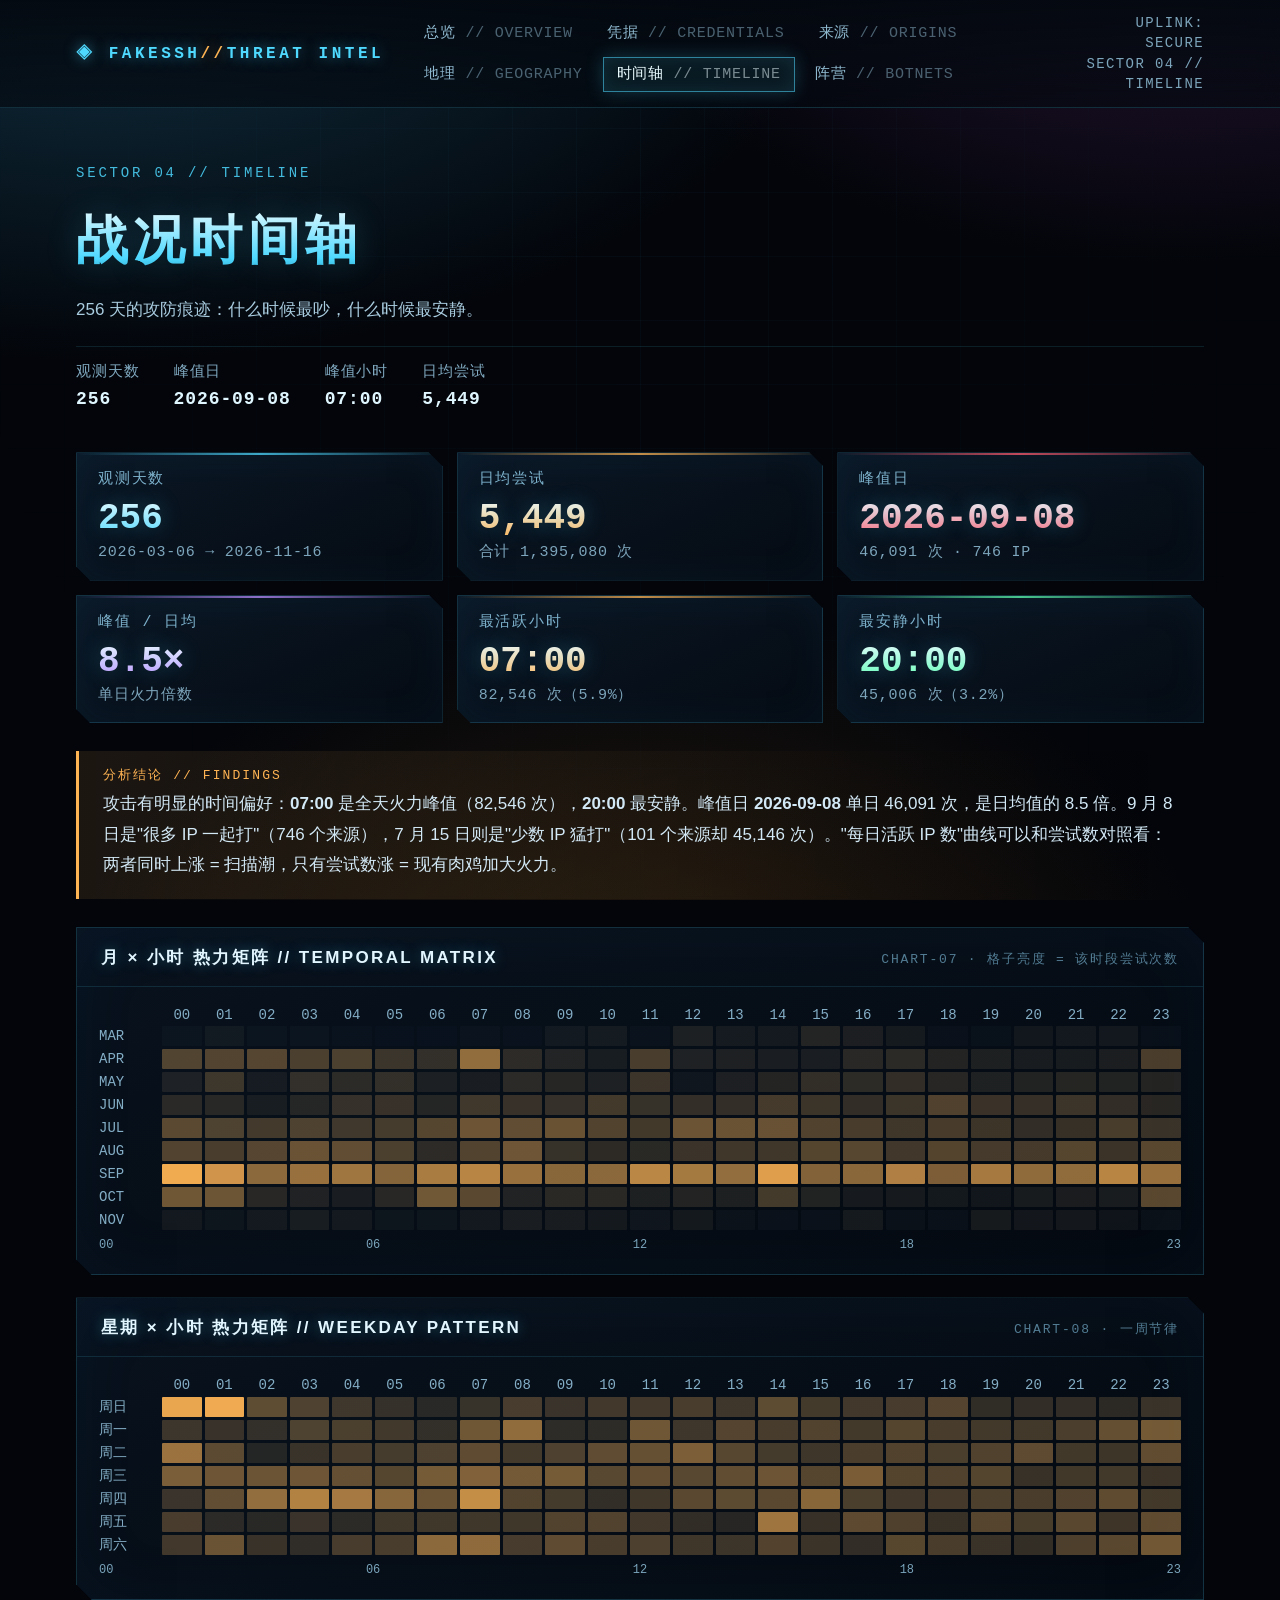
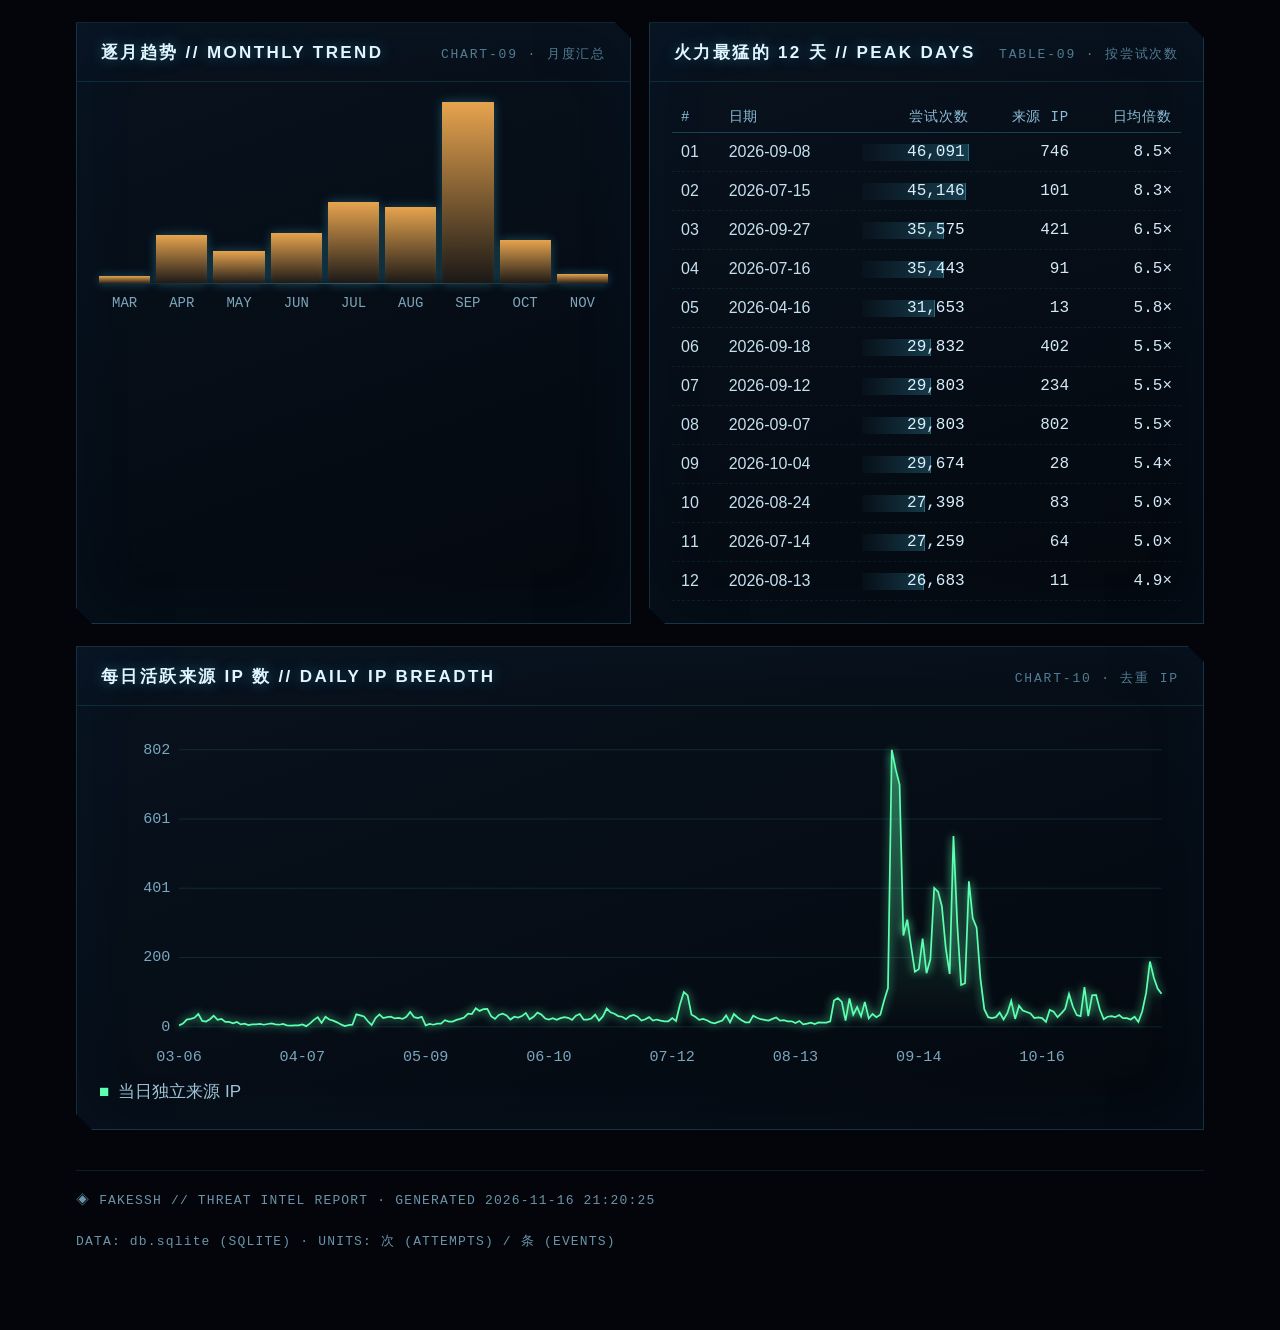
==== commit 030c3595: "Implement code changes to enhance functionality and improve performance" ====
--- a/timeline.html
+++ b/timeline.html
@@ -19,7 +19,7 @@
     <div class="hero-sub">256 天的攻防痕迹：什么时候最吵，什么时候最安静。</div>
     <div class="hero-meta"><div>观测天数<b>256</b></div><div>峰值日<b>2026-09-08</b></div><div>峰值小时<b>07:00</b></div><div>日均尝试<b>5,449</b></div></div>
   </header>
-  <div class="kpis"><div class="kpi" style="--kc:#4fd9ff"><div class="lab">观测天数</div><div class="v">256</div><div class="sub">2026-03-06 → 2026-11-16</div></div><div class="kpi" style="--kc:#ffb454"><div class="lab">日均尝试</div><div class="v">5,449</div><div class="sub">合计 1,395,080 次</div></div><div class="kpi" style="--kc:#ff5b6e"><div class="lab">峰值日</div><div class="v">2026-09-08</div><div class="sub">46,091 次 · 746 IP</div></div><div class="kpi" style="--kc:#b98cff"><div class="lab">峰值 / 日均</div><div class="v">8.5×</div><div class="sub">单日火力倍数</div></div><div class="kpi" style="--kc:#ffb454"><div class="lab">最活跃小时</div><div class="v">07:00</div><div class="sub">82,546 次（5.9%）</div></div><div class="kpi" style="--kc:#5dffb0"><div class="lab">最安静小时</div><div class="v">20:00</div><div class="sub">45,006 次（3.2%）</div></div></div><div class="insight"><span class="tag">分析结论 // FINDINGS</span>攻击有明显的时间偏好：<b>07:00</b> 是全天火力峰值（82,546 次），<b>20:00</b> 最安静。峰值日 <b>2026-09-08</b> 单日 46,091 次，是日均值的 8.5 倍。9 月 8 日是"很多 IP 一起打"（746 个来源），7 月 15 日则是"少数 IP 猛打"（101 个来源却 45,146 次）。"每日活跃 IP 数"曲线可以和尝试数对照看：两者同时上涨 = 扫描潮，只有尝试数涨 = 现有肉鸡加大火力。</div><section class="panel"><div class="panel-head"><h3>月 × 小时 热力矩阵 // TEMPORAL MATRIX</h3><span class="panel-code">CHART-07 · 格子亮度 = 该时段尝试次数</span></div><div class="panel-body"><div class="heat" style="grid-template-columns:60px repeat(24,minmax(9px,1fr))"><div class="hlab"></div><div class="hlab" style="justify-content:center">00</div><div class="hlab" style="justify-content:center">01</div><div class="hlab" style="justify-content:center">02</div><div class="hlab" style="justify-content:center">03</div><div class="hlab" style="justify-content:center">04</div><div class="hlab" style="justify-content:center">05</div><div class="hlab" style="justify-content:center">06</div><div class="hlab" style="justify-content:center">07</div><div class="hlab" style="justify-content:center">08</div><div class="hlab" style="justify-content:center">09</div><div class="hlab" style="justify-content:center">10</div><div class="hlab" style="justify-content:center">11</div><div class="hlab" style="justify-content:center">12</div><div class="hlab" style="justify-content:center">13</div><div class="hlab" style="justify-content:center">14</div><div class="hlab" style="justify-content:center">15</div><div class="hlab" style="justify-content:center">16</div><div class="hlab" style="justify-content:center">17</div><div class="hlab" style="justify-content:center">18</div><div class="hlab" style="justify-content:center">19</div><div class="hlab" style="justify-content:center">20</div><div class="hlab" style="justify-content:center">21</div><div class="hlab" style="justify-content:center">22</div><div class="hlab" style="justify-content:center">23</div><div class="hlab">MAR</div><div class="hc" title="2026-03 00:00 · 0 次" style="background:rgba(10,28,48,0.16)"></div><div class="hc" title="2026-03 01:00 · 0 次" style="background:rgba(10,28,48,0.16)"></div><div class="hc" title="2026-03 02:00 · 0 次" style="background:rgba(10,28,48,0.16)"></div><div class="hc" title="2026-03 03:00 · 0 次" style="background:rgba(10,28,48,0.16)"></div><div class="hc" title="2026-03 04:00 · 0 次" style="background:rgba(10,28,48,0.16)"></div><div class="hc" title="2026-03 05:00 · 0 次" style="background:rgba(10,28,48,0.16)"></div><div class="hc" title="2026-03 06:00 · 0 次" style="background:rgba(10,28,48,0.16)"></div><div class="hc" title="2026-03 07:00 · 0 次" style="background:rgba(10,28,48,0.16)"></div><div class="hc" title="2026-03 08:00 · 0 次" style="background:rgba(10,28,48,0.16)"></div><div class="hc" title="2026-03 09:00 · 0 次" style="background:rgba(10,28,48,0.16)"></div><div class="hc" title="2026-03 10:00 · 1,371 次" style="background:rgba(55,56,54,0.30)"></div><div class="hc" title="2026-03 11:00 · 198 次" style="background:rgba(25,37,50,0.21)"></div><div class="hc" title="2026-03 12:00 · 2,391 次" style="background:rgba(71,66,57,0.36)"></div><div class="hc" title="2026-03 13:00 · 1,433 次" style="background:rgba(56,56,54,0.31)"></div><div class="hc" title="2026-03 14:00 · 1,327 次" style="background:rgba(54,55,54,0.30)"></div><div class="hc" title="2026-03 15:00 · 3,114 次" style="background:rgba(80,72,58,0.39)"></div><div class="hc" title="2026-03 16:00 · 2,227 次" style="background:rgba(69,64,56,0.35)"></div><div class="hc" title="2026-03 17:00 · 1,482 次" style="background:rgba(57,57,54,0.31)"></div><div class="hc" title="2026-03 18:00 · 175 次" style="background:rgba(24,37,50,0.21)"></div><div class="hc" title="2026-03 19:00 · 143 次" style="background:rgba(23,36,49,0.20)"></div><div class="hc" title="2026-03 20:00 · 975 次" style="background:rgba(47,51,53,0.28)"></div><div class="hc" title="2026-03 21:00 · 1,324 次" style="background:rgba(54,55,54,0.30)"></div><div class="hc" title="2026-03 22:00 · 1,226 次" style="background:rgba(52,54,54,0.30)"></div><div class="hc" title="2026-03 23:00 · 189 次" style="background:rgba(25,37,50,0.21)"></div><div class="hlab">APR</div><div class="hc" title="2026-04 00:00 · 0 次" style="background:rgba(10,28,48,0.16)"></div><div class="hc" title="2026-04 01:00 · 0 次" style="background:rgba(10,28,48,0.16)"></div><div class="hc" title="2026-04 02:00 · 0 次" style="background:rgba(10,28,48,0.16)"></div><div class="hc" title="2026-04 03:00 · 0 次" style="background:rgba(10,28,48,0.16)"></div><div class="hc" title="2026-04 04:00 · 0 次" style="background:rgba(10,28,48,0.16)"></div><div class="hc" title="2026-04 05:00 · 0 次" style="background:rgba(10,28,48,0.16)"></div><div class="hc" title="2026-04 06:00 · 0 次" style="background:rgba(10,28,48,0.16)"></div><div class="hc" title="2026-04 07:00 · 0 次" style="background:rgba(10,28,48,0.16)"></div><div class="hc" title="2026-04 08:00 · 0 次" style="background:rgba(10,28,48,0.16)"></div><div class="hc" title="2026-04 09:00 · 0 次" style="background:rgba(10,28,48,0.16)"></div><div class="hc" title="2026-04 10:00 · 1,683 次" style="background:rgba(60,59,55,0.32)"></div><div class="hc" title="2026-04 11:00 · 8,038 次" style="background:rgba(129,102,65,0.54)"></div><div class="hc" title="2026-04 12:00 · 2,728 次" style="background:rgba(75,68,57,0.37)"></div><div class="hc" title="2026-04 13:00 · 2,518 次" style="background:rgba(73,67,57,0.36)"></div><div class="hc" title="2026-04 14:00 · 2,086 次" style="background:rgba(66,63,56,0.34)"></div><div class="hc" title="2026-04 15:00 · 2,064 次" style="background:rgba(66,63,56,0.34)"></div><div class="hc" title="2026-04 16:00 · 4,061 次" style="background:rgba(92,78,60,0.42)"></div><div class="hc" title="2026-04 17:00 · 4,366 次" style="background:rgba(95,81,60,0.43)"></div><div class="hc" title="2026-04 18:00 · 3,221 次" style="background:rgba(82,72,58,0.39)"></div><div class="hc" title="2026-04 19:00 · 2,506 次" style="background:rgba(72,67,57,0.36)"></div><div class="hc" title="2026-04 20:00 · 1,899 次" style="background:rgba(64,61,55,0.33)"></div><div class="hc" title="2026-04 21:00 · 1,879 次" style="background:rgba(63,61,55,0.33)"></div><div class="hc" title="2026-04 22:00 · 2,246 次" style="background:rgba(69,64,56,0.35)"></div><div class="hc" title="2026-04 23:00 · 8,399 次" style="background:rgba(132,103,65,0.55)"></div><div class="hlab">MAY</div><div class="hc" title="2026-05 00:00 · 0 次" style="background:rgba(10,28,48,0.16)"></div><div class="hc" title="2026-05 01:00 · 0 次" style="background:rgba(10,28,48,0.16)"></div><div class="hc" title="2026-05 02:00 · 0 次" style="background:rgba(10,28,48,0.16)"></div><div class="hc" title="2026-05 03:00 · 0 次" style="background:rgba(10,28,48,0.16)"></div><div class="hc" title="2026-05 04:00 · 0 次" style="background:rgba(10,28,48,0.16)"></div><div class="hc" title="2026-05 05:00 · 0 次" style="background:rgba(10,28,48,0.16)"></div><div class="hc" title="2026-05 06:00 · 0 次" style="background:rgba(10,28,48,0.16)"></div><div class="hc" title="2026-05 07:00 · 0 次" style="background:rgba(10,28,48,0.16)"></div><div class="hc" title="2026-05 08:00 · 0 次" style="background:rgba(10,28,48,0.16)"></div><div class="hc" title="2026-05 09:00 · 0 次" style="background:rgba(10,28,48,0.16)"></div><div class="hc" title="2026-05 10:00 · 2,571 次" style="background:rgba(73,67,57,0.36)"></div><div class="hc" title="2026-05 11:00 · 6,430 次" style="background:rgba(115,93,63,0.50)"></div><div class="hc" title="2026-05 12:00 · 855 次" style="background:rgba(44,49,53,0.27)"></div><div class="hc" title="2026-05 13:00 · 2,432 次" style="background:rgba(71,66,57,0.36)"></div><div class="hc" title="2026-05 14:00 · 3,245 次" style="background:rgba(82,73,58,0.39)"></div><div class="hc" title="2026-05 15:00 · 5,253 次" style="background:rgba(104,86,61,0.46)"></div><div class="hc" title="2026-05 16:00 · 4,531 次" style="background:rgba(97,82,60,0.44)"></div><div class="hc" title="2026-05 17:00 · 5,144 次" style="background:rgba(103,86,61,0.46)"></div><div class="hc" title="2026-05 18:00 · 3,751 次" style="background:rgba(88,76,59,0.41)"></div><div class="hc" title="2026-05 19:00 · 2,703 次" style="background:rgba(75,68,57,0.37)"></div><div class="hc" title="2026-05 20:00 · 3,081 次" style="background:rgba(80,71,58,0.38)"></div><div class="hc" title="2026-05 21:00 · 3,556 次" style="background:rgba(86,75,59,0.40)"></div><div class="hc" title="2026-05 22:00 · 3,006 次" style="background:rgba(79,71,58,0.38)"></div><div class="hc" title="2026-05 23:00 · 3,365 次" style="background:rgba(84,73,58,0.40)"></div><div class="hlab">JUN</div><div class="hc" title="2026-06 00:00 · 0 次" style="background:rgba(10,28,48,0.16)"></div><div class="hc" title="2026-06 01:00 · 0 次" style="background:rgba(10,28,48,0.16)"></div><div class="hc" title="2026-06 02:00 · 0 次" style="background:rgba(10,28,48,0.16)"></div><div class="hc" title="2026-06 03:00 · 0 次" style="background:rgba(10,28,48,0.16)"></div><div class="hc" title="2026-06 04:00 · 0 次" style="background:rgba(10,28,48,0.16)"></div><div class="hc" title="2026-06 05:00 · 0 次" style="background:rgba(10,28,48,0.16)"></div><div class="hc" title="2026-06 06:00 · 0 次" style="background:rgba(10,28,48,0.16)"></div><div class="hc" title="2026-06 07:00 · 0 次" style="background:rgba(10,28,48,0.16)"></div><div class="hc" title="2026-06 08:00 · 0 次" style="background:rgba(10,28,48,0.16)"></div><div class="hc" title="2026-06 09:00 · 0 次" style="background:rgba(10,28,48,0.16)"></div><div class="hc" title="2026-06 10:00 · 7,283 次" style="background:rgba(123,98,64,0.52)"></div><div class="hc" title="2026-06 11:00 · 5,916 次" style="background:rgba(110,90,62,0.48)"></div><div class="hc" title="2026-06 12:00 · 5,299 次" style="background:rgba(105,86,61,0.46)"></div><div class="hc" title="2026-06 13:00 · 5,301 次" style="background:rgba(105,86,61,0.46)"></div><div class="hc" title="2026-06 14:00 · 7,603 次" style="background:rgba(125,99,65,0.53)"></div><div class="hc" title="2026-06 15:00 · 6,417 次" style="background:rgba(115,93,63,0.50)"></div><div class="hc" title="2026-06 16:00 · 5,165 次" style="background:rgba(103,86,61,0.46)"></div><div class="hc" title="2026-06 17:00 · 6,458 次" style="background:rgba(115,93,63,0.50)"></div><div class="hc" title="2026-06 18:00 · 9,003 次" style="background:rgba(137,106,66,0.57)"></div><div class="hc" title="2026-06 19:00 · 6,066 次" style="background:rgba(112,91,63,0.49)"></div><div class="hc" title="2026-06 20:00 · 5,500 次" style="background:rgba(107,88,62,0.47)"></div><div class="hc" title="2026-06 21:00 · 6,523 次" style="background:rgba(116,94,63,0.50)"></div><div class="hc" title="2026-06 22:00 · 5,106 次" style="background:rgba(103,85,61,0.46)"></div><div class="hc" title="2026-06 23:00 · 4,018 次" style="background:rgba(91,78,59,0.42)"></div><div class="hlab">JUL</div><div class="hc" title="2026-07 00:00 · 0 次" style="background:rgba(10,28,48,0.16)"></div><div class="hc" title="2026-07 01:00 · 0 次" style="background:rgba(10,28,48,0.16)"></div><div class="hc" title="2026-07 02:00 · 0 次" style="background:rgba(10,28,48,0.16)"></div><div class="hc" title="2026-07 03:00 · 0 次" style="background:rgba(10,28,48,0.16)"></div><div class="hc" title="2026-07 04:00 · 0 次" style="background:rgba(10,28,48,0.16)"></div><div class="hc" title="2026-07 05:00 · 0 次" style="background:rgba(10,28,48,0.16)"></div><div class="hc" title="2026-07 06:00 · 0 次" style="background:rgba(10,28,48,0.16)"></div><div class="hc" title="2026-07 07:00 · 0 次" style="background:rgba(10,28,48,0.16)"></div><div class="hc" title="2026-07 08:00 · 0 次" style="background:rgba(10,28,48,0.16)"></div><div class="hc" title="2026-07 09:00 · 0 次" style="background:rgba(10,28,48,0.16)"></div><div class="hc" title="2026-07 10:00 · 9,398 次" style="background:rgba(140,108,67,0.57)"></div><div class="hc" title="2026-07 11:00 · 7,286 次" style="background:rgba(123,98,64,0.52)"></div><div class="hc" title="2026-07 12:00 · 12,565 次" style="background:rgba(162,122,70,0.65)"></div><div class="hc" title="2026-07 13:00 · 12,461 次" style="background:rgba(162,122,70,0.64)"></div><div class="hc" title="2026-07 14:00 · 12,213 次" style="background:rgba(160,121,70,0.64)"></div><div class="hc" title="2026-07 15:00 · 9,072 次" style="background:rgba(137,107,66,0.57)"></div><div class="hc" title="2026-07 16:00 · 8,159 次" style="background:rgba(130,102,65,0.54)"></div><div class="hc" title="2026-07 17:00 · 6,912 次" style="background:rgba(120,96,64,0.51)"></div><div class="hc" title="2026-07 18:00 · 7,997 次" style="background:rgba(129,101,65,0.54)"></div><div class="hc" title="2026-07 19:00 · 6,695 次" style="background:rgba(118,95,63,0.50)"></div><div class="hc" title="2026-07 20:00 · 5,237 次" style="background:rgba(104,86,61,0.46)"></div><div class="hc" title="2026-07 21:00 · 5,720 次" style="background:rgba(109,89,62,0.48)"></div><div class="hc" title="2026-07 22:00 · 8,010 次" style="background:rgba(129,102,65,0.54)"></div><div class="hc" title="2026-07 23:00 · 6,211 次" style="background:rgba(113,92,63,0.49)"></div><div class="hlab">AUG</div><div class="hc" title="2026-08 00:00 · 0 次" style="background:rgba(10,28,48,0.16)"></div><div class="hc" title="2026-08 01:00 · 0 次" style="background:rgba(10,28,48,0.16)"></div><div class="hc" title="2026-08 02:00 · 0 次" style="background:rgba(10,28,48,0.16)"></div><div class="hc" title="2026-08 03:00 · 0 次" style="background:rgba(10,28,48,0.16)"></div><div class="hc" title="2026-08 04:00 · 0 次" style="background:rgba(10,28,48,0.16)"></div><div class="hc" title="2026-08 05:00 · 0 次" style="background:rgba(10,28,48,0.16)"></div><div class="hc" title="2026-08 06:00 · 0 次" style="background:rgba(10,28,48,0.16)"></div><div class="hc" title="2026-08 07:00 · 0 次" style="background:rgba(10,28,48,0.16)"></div><div class="hc" title="2026-08 08:00 · 0 次" style="background:rgba(10,28,48,0.16)"></div><div class="hc" title="2026-08 09:00 · 0 次" style="background:rgba(10,28,48,0.16)"></div><div class="hc" title="2026-08 10:00 · 4,484 次" style="background:rgba(96,81,60,0.44)"></div><div class="hc" title="2026-08 11:00 · 4,138 次" style="background:rgba(92,79,60,0.42)"></div><div class="hc" title="2026-08 12:00 · 6,281 次" style="background:rgba(114,92,63,0.49)"></div><div class="hc" title="2026-08 13:00 · 6,959 次" style="background:rgba(120,96,64,0.51)"></div><div class="hc" title="2026-08 14:00 · 6,971 次" style="background:rgba(120,96,64,0.51)"></div><div class="hc" title="2026-08 15:00 · 9,748 次" style="background:rgba(142,110,67,0.58)"></div><div class="hc" title="2026-08 16:00 · 10,181 次" style="background:rgba(146,112,68,0.59)"></div><div class="hc" title="2026-08 17:00 · 7,181 次" style="background:rgba(122,97,64,0.52)"></div><div class="hc" title="2026-08 18:00 · 9,583 次" style="background:rgba(141,109,67,0.58)"></div><div class="hc" title="2026-08 19:00 · 7,793 次" style="background:rgba(127,100,65,0.53)"></div><div class="hc" title="2026-08 20:00 · 7,758 次" style="background:rgba(127,100,65,0.53)"></div><div class="hc" title="2026-08 21:00 · 9,877 次" style="background:rgba(143,111,67,0.59)"></div><div class="hc" title="2026-08 22:00 · 6,488 次" style="background:rgba(116,93,63,0.50)"></div><div class="hc" title="2026-08 23:00 · 10,294 次" style="background:rgba(146,112,68,0.60)"></div><div class="hlab">SEP</div><div class="hc" title="2026-09 00:00 · 0 次" style="background:rgba(10,28,48,0.16)"></div><div class="hc" title="2026-09 01:00 · 0 次" style="background:rgba(10,28,48,0.16)"></div><div class="hc" title="2026-09 02:00 · 0 次" style="background:rgba(10,28,48,0.16)"></div><div class="hc" title="2026-09 03:00 · 0 次" style="background:rgba(10,28,48,0.16)"></div><div class="hc" title="2026-09 04:00 · 0 次" style="background:rgba(10,28,48,0.16)"></div><div class="hc" title="2026-09 05:00 · 0 次" style="background:rgba(10,28,48,0.16)"></div><div class="hc" title="2026-09 06:00 · 0 次" style="background:rgba(10,28,48,0.16)"></div><div class="hc" title="2026-09 07:00 · 0 次" style="background:rgba(10,28,48,0.16)"></div><div class="hc" title="2026-09 08:00 · 0 次" style="background:rgba(10,28,48,0.16)"></div><div class="hc" title="2026-09 09:00 · 0 次" style="background:rgba(10,28,48,0.16)"></div><div class="hc" title="2026-09 10:00 · 16,815 次" style="background:rgba(189,139,74,0.73)"></div><div class="hc" title="2026-09 11:00 · 22,892 次" style="background:rgba(222,159,79,0.84)"></div><div class="hc" title="2026-09 12:00 · 20,343 次" style="background:rgba(209,151,77,0.79)"></div><div class="hc" title="2026-09 13:00 · 17,703 次" style="background:rgba(194,142,75,0.75)"></div><div class="hc" title="2026-09 14:00 · 27,278 次" style="background:rgba(244,173,82,0.91)"></div><div class="hc" title="2026-09 15:00 · 15,613 次" style="background:rgba(182,134,73,0.71)"></div><div class="hc" title="2026-09 16:00 · 16,684 次" style="background:rgba(188,138,74,0.73)"></div><div class="hc" title="2026-09 17:00 · 21,479 次" style="background:rgba(215,155,78,0.81)"></div><div class="hc" title="2026-09 18:00 · 14,838 次" style="background:rgba(177,131,72,0.69)"></div><div class="hc" title="2026-09 19:00 · 20,374 次" style="background:rgba(209,151,77,0.79)"></div><div class="hc" title="2026-09 20:00 · 17,346 次" style="background:rgba(192,141,74,0.74)"></div><div class="hc" title="2026-09 21:00 · 17,487 次" style="background:rgba(193,141,74,0.74)"></div><div class="hc" title="2026-09 22:00 · 22,518 次" style="background:rgba(220,158,78,0.83)"></div><div class="hc" title="2026-09 23:00 · 18,222 次" style="background:rgba(197,144,75,0.76)"></div><div class="hlab">OCT</div><div class="hc" title="2026-10 00:00 · 0 次" style="background:rgba(10,28,48,0.16)"></div><div class="hc" title="2026-10 01:00 · 0 次" style="background:rgba(10,28,48,0.16)"></div><div class="hc" title="2026-10 02:00 · 0 次" style="background:rgba(10,28,48,0.16)"></div><div class="hc" title="2026-10 03:00 · 0 次" style="background:rgba(10,28,48,0.16)"></div><div class="hc" title="2026-10 04:00 · 0 次" style="background:rgba(10,28,48,0.16)"></div><div class="hc" title="2026-10 05:00 · 0 次" style="background:rgba(10,28,48,0.16)"></div><div class="hc" title="2026-10 06:00 · 0 次" style="background:rgba(10,28,48,0.16)"></div><div class="hc" title="2026-10 07:00 · 0 次" style="background:rgba(10,28,48,0.16)"></div><div class="hc" title="2026-10 08:00 · 0 次" style="background:rgba(10,28,48,0.16)"></div><div class="hc" title="2026-10 09:00 · 0 次" style="background:rgba(10,28,48,0.16)"></div><div class="hc" title="2026-10 10:00 · 4,160 次" style="background:rgba(93,79,60,0.42)"></div><div class="hc" title="2026-10 11:00 · 2,578 次" style="background:rgba(73,67,57,0.36)"></div><div class="hc" title="2026-10 12:00 · 3,125 次" style="background:rgba(81,72,58,0.39)"></div><div class="hc" title="2026-10 13:00 · 2,534 次" style="background:rgba(73,67,57,0.36)"></div><div class="hc" title="2026-10 14:00 · 7,713 次" style="background:rgba(126,100,65,0.53)"></div><div class="hc" title="2026-10 15:00 · 3,041 次" style="background:rgba(80,71,58,0.38)"></div><div class="hc" title="2026-10 16:00 · 1,682 次" style="background:rgba(60,59,55,0.32)"></div><div class="hc" title="2026-10 17:00 · 1,664 次" style="background:rgba(60,59,55,0.32)"></div><div class="hc" title="2026-10 18:00 · 1,370 次" style="background:rgba(55,56,54,0.30)"></div><div class="hc" title="2026-10 19:00 · 1,188 次" style="background:rgba(51,53,54,0.29)"></div><div class="hc" title="2026-10 20:00 · 1,888 次" style="background:rgba(63,61,55,0.33)"></div><div class="hc" title="2026-10 21:00 · 2,095 次" style="background:rgba(67,63,56,0.34)"></div><div class="hc" title="2026-10 22:00 · 2,049 次" style="background:rgba(66,62,56,0.34)"></div><div class="hc" title="2026-10 23:00 · 10,336 次" style="background:rgba(147,113,68,0.60)"></div><div class="hlab">NOV</div><div class="hc" title="2026-11 00:00 · 0 次" style="background:rgba(10,28,48,0.16)"></div><div class="hc" title="2026-11 01:00 · 0 次" style="background:rgba(10,28,48,0.16)"></div><div class="hc" title="2026-11 02:00 · 0 次" style="background:rgba(10,28,48,0.16)"></div><div class="hc" title="2026-11 03:00 · 0 次" style="background:rgba(10,28,48,0.16)"></div><div class="hc" title="2026-11 04:00 · 0 次" style="background:rgba(10,28,48,0.16)"></div><div class="hc" title="2026-11 05:00 · 0 次" style="background:rgba(10,28,48,0.16)"></div><div class="hc" title="2026-11 06:00 · 0 次" style="background:rgba(10,28,48,0.16)"></div><div class="hc" title="2026-11 07:00 · 0 次" style="background:rgba(10,28,48,0.16)"></div><div class="hc" title="2026-11 08:00 · 0 次" style="background:rgba(10,28,48,0.16)"></div><div class="hc" title="2026-11 09:00 · 0 次" style="background:rgba(10,28,48,0.16)"></div><div class="hc" title="2026-11 10:00 · 1,408 次" style="background:rgba(55,56,54,0.31)"></div><div class="hc" title="2026-11 11:00 · 892 次" style="background:rgba(45,50,53,0.27)"></div><div class="hc" title="2026-11 12:00 · 1,454 次" style="background:rgba(56,56,54,0.31)"></div><div class="hc" title="2026-11 13:00 · 483 次" style="background:rgba(35,43,51,0.24)"></div><div class="hc" title="2026-11 14:00 · 387 次" style="background:rgba(32,41,51,0.23)"></div><div class="hc" title="2026-11 15:00 · 337 次" style="background:rgba(30,40,51,0.23)"></div><div class="hc" title="2026-11 16:00 · 1,555 次" style="background:rgba(58,58,55,0.31)"></div><div class="hc" title="2026-11 17:00 · 408 次" style="background:rgba(33,42,51,0.23)"></div><div class="hc" title="2026-11 18:00 · 317 次" style="background:rgba(30,40,50,0.22)"></div><div class="hc" title="2026-11 19:00 · 1,729 次" style="background:rgba(61,59,55,0.32)"></div><div class="hc" title="2026-11 20:00 · 1,322 次" style="background:rgba(54,55,54,0.30)"></div><div class="hc" title="2026-11 21:00 · 1,416 次" style="background:rgba(56,56,54,0.31)"></div><div class="hc" title="2026-11 22:00 · 894 次" style="background:rgba(45,50,53,0.27)"></div><div class="hc" title="2026-11 23:00 · 511 次" style="background:rgba(36,44,51,0.24)"></div></div><div style="display:flex;justify-content:space-between;font:9px var(--mono);color:#7aa4bb;margin-top:8px;font-size:12px"><span>00</span><span>06</span><span>12</span><span>18</span><span>23</span></div></div></section><section class="panel"><div class="panel-head"><h3>星期 × 小时 热力矩阵 // WEEKDAY PATTERN</h3><span class="panel-code">CHART-08 · 一周节律</span></div><div class="panel-body"><div class="heat" style="grid-template-columns:60px repeat(24,minmax(9px,1fr))"><div class="hlab"></div><div class="hlab" style="justify-content:center">00</div><div class="hlab" style="justify-content:center">01</div><div class="hlab" style="justify-content:center">02</div><div class="hlab" style="justify-content:center">03</div><div class="hlab" style="justify-content:center">04</div><div class="hlab" style="justify-content:center">05</div><div class="hlab" style="justify-content:center">06</div><div class="hlab" style="justify-content:center">07</div><div class="hlab" style="justify-content:center">08</div><div class="hlab" style="justify-content:center">09</div><div class="hlab" style="justify-content:center">10</div><div class="hlab" style="justify-content:center">11</div><div class="hlab" style="justify-content:center">12</div><div class="hlab" style="justify-content:center">13</div><div class="hlab" style="justify-content:center">14</div><div class="hlab" style="justify-content:center">15</div><div class="hlab" style="justify-content:center">16</div><div class="hlab" style="justify-content:center">17</div><div class="hlab" style="justify-content:center">18</div><div class="hlab" style="justify-content:center">19</div><div class="hlab" style="justify-content:center">20</div><div class="hlab" style="justify-content:center">21</div><div class="hlab" style="justify-content:center">22</div><div class="hlab" style="justify-content:center">23</div><div class="hlab">周日</div><div class="hc" title="0 00:00 · 0 次" style="background:rgba(10,28,48,0.16)"></div><div class="hc" title="0 01:00 · 0 次" style="background:rgba(10,28,48,0.16)"></div><div class="hc" title="0 02:00 · 0 次" style="background:rgba(10,28,48,0.16)"></div><div class="hc" title="0 03:00 · 0 次" style="background:rgba(10,28,48,0.16)"></div><div class="hc" title="0 04:00 · 0 次" style="background:rgba(10,28,48,0.16)"></div><div class="hc" title="0 05:00 · 0 次" style="background:rgba(10,28,48,0.16)"></div><div class="hc" title="0 06:00 · 0 次" style="background:rgba(10,28,48,0.16)"></div><div class="hc" title="0 07:00 · 0 次" style="background:rgba(10,28,48,0.16)"></div><div class="hc" title="0 08:00 · 0 次" style="background:rgba(10,28,48,0.16)"></div><div class="hc" title="0 09:00 · 0 次" style="background:rgba(10,28,48,0.16)"></div><div class="hc" title="0 10:00 · 6,357 次" style="background:rgba(122,97,64,0.52)"></div><div class="hc" title="0 11:00 · 6,262 次" style="background:rgba(121,97,64,0.52)"></div><div class="hc" title="0 12:00 · 7,157 次" style="background:rgba(130,102,65,0.54)"></div><div class="hc" title="0 13:00 · 6,024 次" style="background:rgba(119,95,64,0.51)"></div><div class="hc" title="0 14:00 · 9,565 次" style="background:rgba(150,115,68,0.61)"></div><div class="hc" title="0 15:00 · 6,600 次" style="background:rgba(124,99,64,0.53)"></div><div class="hc" title="0 16:00 · 6,254 次" style="background:rgba(121,97,64,0.52)"></div><div class="hc" title="0 17:00 · 6,906 次" style="background:rgba(127,101,65,0.54)"></div><div class="hc" title="0 18:00 · 8,399 次" style="background:rgba(141,109,67,0.58)"></div><div class="hc" title="0 19:00 · 4,386 次" style="background:rgba(101,84,61,0.45)"></div><div class="hc" title="0 20:00 · 4,547 次" style="background:rgba(103,86,61,0.46)"></div><div class="hc" title="0 21:00 · 4,493 次" style="background:rgba(103,85,61,0.46)"></div><div class="hc" title="0 22:00 · 3,847 次" style="background:rgba(95,81,60,0.43)"></div><div class="hc" title="0 23:00 · 5,423 次" style="background:rgba(113,92,63,0.49)"></div><div class="hlab">周一</div><div class="hc" title="1 00:00 · 0 次" style="background:rgba(10,28,48,0.16)"></div><div class="hc" title="1 01:00 · 0 次" style="background:rgba(10,28,48,0.16)"></div><div class="hc" title="1 02:00 · 0 次" style="background:rgba(10,28,48,0.16)"></div><div class="hc" title="1 03:00 · 0 次" style="background:rgba(10,28,48,0.16)"></div><div class="hc" title="1 04:00 · 0 次" style="background:rgba(10,28,48,0.16)"></div><div class="hc" title="1 05:00 · 0 次" style="background:rgba(10,28,48,0.16)"></div><div class="hc" title="1 06:00 · 0 次" style="background:rgba(10,28,48,0.16)"></div><div class="hc" title="1 07:00 · 0 次" style="background:rgba(10,28,48,0.16)"></div><div class="hc" title="1 08:00 · 0 次" style="background:rgba(10,28,48,0.16)"></div><div class="hc" title="1 09:00 · 0 次" style="background:rgba(10,28,48,0.16)"></div><div class="hc" title="1 10:00 · 3,983 次" style="background:rgba(97,82,60,0.44)"></div><div class="hc" title="1 11:00 · 11,567 次" style="background:rgba(166,125,70,0.66)"></div><div class="hc" title="1 12:00 · 5,991 次" style="background:rgba(119,95,64,0.51)"></div><div class="hc" title="1 13:00 · 8,439 次" style="background:rgba(141,109,67,0.58)"></div><div class="hc" title="1 14:00 · 6,928 次" style="background:rgba(128,101,65,0.54)"></div><div class="hc" title="1 15:00 · 8,284 次" style="background:rgba(140,108,67,0.57)"></div><div class="hc" title="1 16:00 · 6,426 次" style="background:rgba(123,98,64,0.52)"></div><div class="hc" title="1 17:00 · 8,519 次" style="background:rgba(142,110,67,0.58)"></div><div class="hc" title="1 18:00 · 7,199 次" style="background:rgba(130,102,65,0.54)"></div><div class="hc" title="1 19:00 · 6,431 次" style="background:rgba(123,98,64,0.52)"></div><div class="hc" title="1 20:00 · 6,535 次" style="background:rgba(124,98,64,0.52)"></div><div class="hc" title="1 21:00 · 7,465 次" style="background:rgba(133,104,66,0.55)"></div><div class="hc" title="1 22:00 · 10,285 次" style="background:rgba(156,119,69,0.63)"></div><div class="hc" title="1 23:00 · 12,258 次" style="background:rgba(171,128,71,0.67)"></div><div class="hlab">周二</div><div class="hc" title="2 00:00 · 0 次" style="background:rgba(10,28,48,0.16)"></div><div class="hc" title="2 01:00 · 0 次" style="background:rgba(10,28,48,0.16)"></div><div class="hc" title="2 02:00 · 0 次" style="background:rgba(10,28,48,0.16)"></div><div class="hc" title="2 03:00 · 0 次" style="background:rgba(10,28,48,0.16)"></div><div class="hc" title="2 04:00 · 0 次" style="background:rgba(10,28,48,0.16)"></div><div class="hc" title="2 05:00 · 0 次" style="background:rgba(10,28,48,0.16)"></div><div class="hc" title="2 06:00 · 0 次" style="background:rgba(10,28,48,0.16)"></div><div class="hc" title="2 07:00 · 0 次" style="background:rgba(10,28,48,0.16)"></div><div class="hc" title="2 08:00 · 0 次" style="background:rgba(10,28,48,0.16)"></div><div class="hc" title="2 09:00 · 0 次" style="background:rgba(10,28,48,0.16)"></div><div class="hc" title="2 10:00 · 9,737 次" style="background:rgba(152,116,68,0.61)"></div><div class="hc" title="2 11:00 · 10,384 次" style="background:rgba(157,119,69,0.63)"></div><div class="hc" title="2 12:00 · 13,078 次" style="background:rgba(177,131,72,0.69)"></div><div class="hc" title="2 13:00 · 8,849 次" style="background:rgba(145,111,67,0.59)"></div><div class="hc" title="2 14:00 · 6,725 次" style="background:rgba(126,100,65,0.53)"></div><div class="hc" title="2 15:00 · 6,024 次" style="background:rgba(119,95,64,0.51)"></div><div class="hc" title="2 16:00 · 7,334 次" style="background:rgba(131,103,65,0.55)"></div><div class="hc" title="2 17:00 · 8,142 次" style="background:rgba(139,108,66,0.57)"></div><div class="hc" title="2 18:00 · 7,422 次" style="background:rgba(132,104,66,0.55)"></div><div class="hc" title="2 19:00 · 7,952 次" style="background:rgba(137,107,66,0.57)"></div><div class="hc" title="2 20:00 · 9,638 次" style="background:rgba(151,115,68,0.61)"></div><div class="hc" title="2 21:00 · 6,453 次" style="background:rgba(123,98,64,0.52)"></div><div class="hc" title="2 22:00 · 6,010 次" style="background:rgba(119,95,64,0.51)"></div><div class="hc" title="2 23:00 · 9,907 次" style="background:rgba(153,117,69,0.62)"></div><div class="hlab">周三</div><div class="hc" title="3 00:00 · 0 次" style="background:rgba(10,28,48,0.16)"></div><div class="hc" title="3 01:00 · 0 次" style="background:rgba(10,28,48,0.16)"></div><div class="hc" title="3 02:00 · 0 次" style="background:rgba(10,28,48,0.16)"></div><div class="hc" title="3 03:00 · 0 次" style="background:rgba(10,28,48,0.16)"></div><div class="hc" title="3 04:00 · 0 次" style="background:rgba(10,28,48,0.16)"></div><div class="hc" title="3 05:00 · 0 次" style="background:rgba(10,28,48,0.16)"></div><div class="hc" title="3 06:00 · 0 次" style="background:rgba(10,28,48,0.16)"></div><div class="hc" title="3 07:00 · 0 次" style="background:rgba(10,28,48,0.16)"></div><div class="hc" title="3 08:00 · 0 次" style="background:rgba(10,28,48,0.16)"></div><div class="hc" title="3 09:00 · 0 次" style="background:rgba(10,28,48,0.16)"></div><div class="hc" title="3 10:00 · 9,051 次" style="background:rgba(146,112,68,0.60)"></div><div class="hc" title="3 11:00 · 10,066 次" style="background:rgba(155,117,69,0.62)"></div><div class="hc" title="3 12:00 · 9,027 次" style="background:rgba(146,112,68,0.59)"></div><div class="hc" title="3 13:00 · 9,953 次" style="background:rgba(154,117,69,0.62)"></div><div class="hc" title="3 14:00 · 11,196 次" style="background:rgba(163,123,70,0.65)"></div><div class="hc" title="3 15:00 · 8,607 次" style="background:rgba(143,110,67,0.58)"></div><div class="hc" title="3 16:00 · 12,749 次" style="background:rgba(175,130,72,0.69)"></div><div class="hc" title="3 17:00 · 8,460 次" style="background:rgba(141,109,67,0.58)"></div><div class="hc" title="3 18:00 · 8,003 次" style="background:rgba(137,107,66,0.57)"></div><div class="hc" title="3 19:00 · 8,531 次" style="background:rgba(142,110,67,0.58)"></div><div class="hc" title="3 20:00 · 5,155 次" style="background:rgba(110,90,62,0.48)"></div><div class="hc" title="3 21:00 · 6,503 次" style="background:rgba(124,98,64,0.52)"></div><div class="hc" title="3 22:00 · 6,574 次" style="background:rgba(124,99,64,0.53)"></div><div class="hc" title="3 23:00 · 5,699 次" style="background:rgba(116,93,63,0.50)"></div><div class="hlab">周四</div><div class="hc" title="4 00:00 · 0 次" style="background:rgba(10,28,48,0.16)"></div><div class="hc" title="4 01:00 · 0 次" style="background:rgba(10,28,48,0.16)"></div><div class="hc" title="4 02:00 · 0 次" style="background:rgba(10,28,48,0.16)"></div><div class="hc" title="4 03:00 · 0 次" style="background:rgba(10,28,48,0.16)"></div><div class="hc" title="4 04:00 · 0 次" style="background:rgba(10,28,48,0.16)"></div><div class="hc" title="4 05:00 · 0 次" style="background:rgba(10,28,48,0.16)"></div><div class="hc" title="4 06:00 · 0 次" style="background:rgba(10,28,48,0.16)"></div><div class="hc" title="4 07:00 · 0 次" style="background:rgba(10,28,48,0.16)"></div><div class="hc" title="4 08:00 · 0 次" style="background:rgba(10,28,48,0.16)"></div><div class="hc" title="4 09:00 · 0 次" style="background:rgba(10,28,48,0.16)"></div><div class="hc" title="4 10:00 · 4,664 次" style="background:rgba(104,86,61,0.46)"></div><div class="hc" title="4 11:00 · 6,100 次" style="background:rgba(120,96,64,0.51)"></div><div class="hc" title="4 12:00 · 9,140 次" style="background:rgba(147,113,68,0.60)"></div><div class="hc" title="4 13:00 · 9,511 次" style="background:rgba(150,115,68,0.61)"></div><div class="hc" title="4 14:00 · 9,148 次" style="background:rgba(147,113,68,0.60)"></div><div class="hc" title="4 15:00 · 14,405 次" style="background:rgba(186,137,73,0.72)"></div><div class="hc" title="4 16:00 · 7,442 次" style="background:rgba(132,104,66,0.55)"></div><div class="hc" title="4 17:00 · 6,328 次" style="background:rgba(122,97,64,0.52)"></div><div class="hc" title="4 18:00 · 6,638 次" style="background:rgba(125,99,64,0.53)"></div><div class="hc" title="4 19:00 · 7,717 次" style="background:rgba(135,105,66,0.56)"></div><div class="hc" title="4 20:00 · 7,363 次" style="background:rgba(132,103,65,0.55)"></div><div class="hc" title="4 21:00 · 8,250 次" style="background:rgba(139,108,67,0.57)"></div><div class="hc" title="4 22:00 · 9,706 次" style="background:rgba(152,116,68,0.61)"></div><div class="hc" title="4 23:00 · 6,592 次" style="background:rgba(124,99,64,0.53)"></div><div class="hlab">周五</div><div class="hc" title="5 00:00 · 0 次" style="background:rgba(10,28,48,0.16)"></div><div class="hc" title="5 01:00 · 0 次" style="background:rgba(10,28,48,0.16)"></div><div class="hc" title="5 02:00 · 0 次" style="background:rgba(10,28,48,0.16)"></div><div class="hc" title="5 03:00 · 0 次" style="background:rgba(10,28,48,0.16)"></div><div class="hc" title="5 04:00 · 0 次" style="background:rgba(10,28,48,0.16)"></div><div class="hc" title="5 05:00 · 0 次" style="background:rgba(10,28,48,0.16)"></div><div class="hc" title="5 06:00 · 0 次" style="background:rgba(10,28,48,0.16)"></div><div class="hc" title="5 07:00 · 0 次" style="background:rgba(10,28,48,0.16)"></div><div class="hc" title="5 08:00 · 0 次" style="background:rgba(10,28,48,0.16)"></div><div class="hc" title="5 09:00 · 0 次" style="background:rgba(10,28,48,0.16)"></div><div class="hc" title="5 10:00 · 8,270 次" style="background:rgba(140,108,67,0.57)"></div><div class="hc" title="5 11:00 · 6,335 次" style="background:rgba(122,97,64,0.52)"></div><div class="hc" title="5 12:00 · 4,426 次" style="background:rgba(102,85,61,0.45)"></div><div class="hc" title="5 13:00 · 3,191 次" style="background:rgba(87,75,59,0.41)"></div><div class="hc" title="5 14:00 · 16,964 次" style="background:rgba(203,147,76,0.78)"></div><div class="hc" title="5 15:00 · 5,009 次" style="background:rgba(108,89,62,0.47)"></div><div class="hc" title="5 16:00 · 9,456 次" style="background:rgba(150,114,68,0.61)"></div><div class="hc" title="5 17:00 · 7,849 次" style="background:rgba(136,106,66,0.56)"></div><div class="hc" title="5 18:00 · 5,252 次" style="background:rgba(111,90,62,0.48)"></div><div class="hc" title="5 19:00 · 8,694 次" style="background:rgba(143,110,67,0.59)"></div><div class="hc" title="5 20:00 · 7,069 次" style="background:rgba(129,102,65,0.54)"></div><div class="hc" title="5 21:00 · 9,042 次" style="background:rgba(146,112,68,0.60)"></div><div class="hc" title="5 22:00 · 5,966 次" style="background:rgba(118,95,63,0.51)"></div><div class="hc" title="5 23:00 · 9,694 次" style="background:rgba(152,116,68,0.61)"></div><div class="hlab">周六</div><div class="hc" title="6 00:00 · 0 次" style="background:rgba(10,28,48,0.16)"></div><div class="hc" title="6 01:00 · 0 次" style="background:rgba(10,28,48,0.16)"></div><div class="hc" title="6 02:00 · 0 次" style="background:rgba(10,28,48,0.16)"></div><div class="hc" title="6 03:00 · 0 次" style="background:rgba(10,28,48,0.16)"></div><div class="hc" title="6 04:00 · 0 次" style="background:rgba(10,28,48,0.16)"></div><div class="hc" title="6 05:00 · 0 次" style="background:rgba(10,28,48,0.16)"></div><div class="hc" title="6 06:00 · 0 次" style="background:rgba(10,28,48,0.16)"></div><div class="hc" title="6 07:00 · 0 次" style="background:rgba(10,28,48,0.16)"></div><div class="hc" title="6 08:00 · 0 次" style="background:rgba(10,28,48,0.16)"></div><div class="hc" title="6 09:00 · 0 次" style="background:rgba(10,28,48,0.16)"></div><div class="hc" title="6 10:00 · 7,111 次" style="background:rgba(129,102,65,0.54)"></div><div class="hc" title="6 11:00 · 7,654 次" style="background:rgba(134,105,66,0.56)"></div><div class="hc" title="6 12:00 · 6,222 次" style="background:rgba(121,97,64,0.51)"></div><div class="hc" title="6 13:00 · 5,857 次" style="background:rgba(117,94,63,0.50)"></div><div class="hc" title="6 14:00 · 8,297 次" style="background:rgba(140,108,67,0.58)"></div><div class="hc" title="6 15:00 · 5,730 次" style="background:rgba(116,93,63,0.50)"></div><div class="hc" title="6 16:00 · 4,584 次" style="background:rgba(104,86,61,0.46)"></div><div class="hc" title="6 17:00 · 8,890 次" style="background:rgba(145,112,67,0.59)"></div><div class="hc" title="6 18:00 · 7,342 次" style="background:rgba(131,103,65,0.55)"></div><div class="hc" title="6 19:00 · 5,486 次" style="background:rgba(113,92,63,0.49)"></div><div class="hc" title="6 20:00 · 4,699 次" style="background:rgba(105,87,62,0.46)"></div><div class="hc" title="6 21:00 · 7,671 次" style="background:rgba(134,105,66,0.56)"></div><div class="hc" title="6 22:00 · 9,155 次" style="background:rgba(147,113,68,0.60)"></div><div class="hc" title="6 23:00 · 11,972 次" style="background:rgba(169,126,71,0.67)"></div></div><div style="display:flex;justify-content:space-between;font:9px var(--mono);color:#7aa4bb;margin-top:8px;font-size:12px"><span>00</span><span>06</span><span>12</span><span>18</span><span>23</span></div></div></section><div class="grid2"><section class="panel"><div class="panel-head"><h3>逐月趋势 // MONTHLY TREND</h3><span class="panel-code">CHART-09 · 月度汇总</span></div><div class="panel-body"><div class="cols"><div class="col" title="月 MAR: 20,817"><span class="col-bar gold" style="height:4.4%"></span><span class="col-lab">MAR</span></div><div class="col" title="月 APR: 128,909"><span class="col-bar gold" style="height:27.2%"></span><span class="col-lab">APR</span></div><div class="col" title="月 MAY: 87,253"><span class="col-bar gold" style="height:18.4%"></span><span class="col-lab">MAY</span></div><div class="col" title="月 JUN: 131,448"><span class="col-bar gold" style="height:27.8%"></span><span class="col-lab">JUN</span></div><div class="col" title="月 JUL: 213,508"><span class="col-bar gold" style="height:45.1%"></span><span class="col-lab">JUL</span></div><div class="col" title="月 AUG: 199,722"><span class="col-bar gold" style="height:42.2%"></span><span class="col-lab">AUG</span></div><div class="col" title="月 SEP: 473,101"><span class="col-bar gold" style="height:100.0%"></span><span class="col-lab">SEP</span></div><div class="col" title="月 OCT: 114,203"><span class="col-bar gold" style="height:24.1%"></span><span class="col-lab">OCT</span></div><div class="col" title="月 NOV: 26,119"><span class="col-bar gold" style="height:5.5%"></span><span class="col-lab">NOV</span></div></div></div></section><section class="panel"><div class="panel-head"><h3>火力最猛的 12 天 // PEAK DAYS</h3><span class="panel-code">TABLE-09 · 按尝试次数</span></div><div class="panel-body"><table class="tbl"><thead><tr><th class="l">#</th><th class="l">日期</th><th class="">尝试次数</th><th class="">来源 IP</th><th class="">日均倍数</th></tr></thead><tbody><tr><td class="l">01</td><td class="l">2026-09-08</td><td class=""><div class="num-bar"><span style="width:100.0%"></span><em>46,091</em></div></td><td class="">746</td><td class="">8.5×</td></tr><tr><td class="l">02</td><td class="l">2026-07-15</td><td class=""><div class="num-bar"><span style="width:97.9%"></span><em>45,146</em></div></td><td class="">101</td><td class="">8.3×</td></tr><tr><td class="l">03</td><td class="l">2026-09-27</td><td class=""><div class="num-bar"><span style="width:77.2%"></span><em>35,575</em></div></td><td class="">421</td><td class="">6.5×</td></tr><tr><td class="l">04</td><td class="l">2026-07-16</td><td class=""><div class="num-bar"><span style="width:76.9%"></span><em>35,443</em></div></td><td class="">91</td><td class="">6.5×</td></tr><tr><td class="l">05</td><td class="l">2026-04-16</td><td class=""><div class="num-bar"><span style="width:68.7%"></span><em>31,653</em></div></td><td class="">13</td><td class="">5.8×</td></tr><tr><td class="l">06</td><td class="l">2026-09-18</td><td class=""><div class="num-bar"><span style="width:64.7%"></span><em>29,832</em></div></td><td class="">402</td><td class="">5.5×</td></tr><tr><td class="l">07</td><td class="l">2026-09-12</td><td class=""><div class="num-bar"><span style="width:64.7%"></span><em>29,803</em></div></td><td class="">234</td><td class="">5.5×</td></tr><tr><td class="l">08</td><td class="l">2026-09-07</td><td class=""><div class="num-bar"><span style="width:64.7%"></span><em>29,803</em></div></td><td class="">802</td><td class="">5.5×</td></tr><tr><td class="l">09</td><td class="l">2026-10-04</td><td class=""><div class="num-bar"><span style="width:64.4%"></span><em>29,674</em></div></td><td class="">28</td><td class="">5.4×</td></tr><tr><td class="l">10</td><td class="l">2026-08-24</td><td class=""><div class="num-bar"><span style="width:59.4%"></span><em>27,398</em></div></td><td class="">83</td><td class="">5.0×</td></tr><tr><td class="l">11</td><td class="l">2026-07-14</td><td class=""><div class="num-bar"><span style="width:59.1%"></span><em>27,259</em></div></td><td class="">64</td><td class="">5.0×</td></tr><tr><td class="l">12</td><td class="l">2026-08-13</td><td class=""><div class="num-bar"><span style="width:57.9%"></span><em>26,683</em></div></td><td class="">11</td><td class="">4.9×</td></tr></tbody></table></div></section></div><section class="panel"><div class="panel-head"><h3>每日活跃来源 IP 数 // DAILY IP BREADTH</h3><span class="panel-code">CHART-10 · 去重 IP</span></div><div class="panel-body"><svg class="chart-svg" viewBox="0 0 1000 320" preserveAspectRatio="xMidYMid meet" xmlns="http://www.w3.org/2000/svg"><defs><linearGradient id="area-5dffb0" x1="0" y1="0" x2="0" y2="1"><stop offset="0" stop-color="#5dffb0" stop-opacity=".55"/><stop offset="1" stop-color="#5dffb0" stop-opacity="0"/></linearGradient></defs><line x1="74" y1="278.0" x2="982" y2="278.0" stroke="rgba(79,217,255,.13)" stroke-width="1"/><text x="66" y="281.5" text-anchor="end">0</text><line x1="74" y1="214.0" x2="982" y2="214.0" stroke="rgba(79,217,255,.13)" stroke-width="1"/><text x="66" y="217.5" text-anchor="end">200</text><line x1="74" y1="150.0" x2="982" y2="150.0" stroke="rgba(79,217,255,.13)" stroke-width="1"/><text x="66" y="153.5" text-anchor="end">401</text><line x1="74" y1="86.0" x2="982" y2="86.0" stroke="rgba(79,217,255,.13)" stroke-width="1"/><text x="66" y="89.5" text-anchor="end">601</text><line x1="74" y1="22.0" x2="982" y2="22.0" stroke="rgba(79,217,255,.13)" stroke-width="1"/><text x="66" y="25.5" text-anchor="end">802</text><text x="74.0" y="310" text-anchor="middle">03-06</text><text x="187.9" y="310" text-anchor="middle">04-07</text><text x="301.9" y="310" text-anchor="middle">05-09</text><text x="415.8" y="310" text-anchor="middle">06-10</text><text x="529.8" y="310" text-anchor="middle">07-12</text><text x="643.7" y="310" text-anchor="middle">08-13</text><text x="757.7" y="310" text-anchor="middle">09-14</text><text x="871.6" y="310" text-anchor="middle">10-16</text><rect x="74.0" y="22" width="908" height="256" fill="transparent"><title>当日独立来源 IP</title></rect><polygon points="74.0,278.0 74.0,276.7 77.6,275.1 81.1,271.3 84.7,270.7 88.2,269.7 91.8,266.2 95.4,272.6 98.9,273.2 102.5,271.0 106.0,267.8 109.6,271.6 113.2,270.7 116.7,273.5 120.3,273.5 123.9,274.8 127.4,273.5 131.0,275.8 134.5,275.1 138.1,276.4 141.7,275.8 145.2,275.8 148.8,275.4 152.3,276.1 155.9,275.4 159.5,274.8 163.0,275.8 166.6,276.1 170.1,275.4 173.7,276.7 177.3,277.0 180.8,276.7 184.4,276.7 187.9,275.8 191.5,277.4 195.1,274.8 198.6,271.6 202.2,269.1 205.7,274.5 209.3,268.7 212.9,271.3 216.4,272.3 220.0,273.9 223.6,275.8 227.1,277.4 230.7,276.4 234.2,276.1 237.8,266.5 241.4,267.5 244.9,268.4 248.5,272.9 252.0,276.4 255.6,270.0 259.2,266.5 262.7,270.0 266.3,269.1 269.8,268.7 273.4,270.3 277.0,269.7 280.5,270.7 284.1,268.7 287.6,264.3 291.2,269.1 294.8,270.0 298.3,268.7 301.9,276.7 305.5,275.4 309.0,276.1 312.6,275.1 316.1,275.1 319.7,271.9 323.3,273.2 326.8,273.2 330.4,271.6 333.9,270.7 337.5,269.4 341.1,265.9 344.6,266.2 348.2,260.8 351.7,263.3 355.3,261.7 358.9,261.4 362.4,268.1 366.0,270.7 369.5,267.1 373.1,265.9 376.7,267.5 380.2,271.3 383.8,268.7 387.3,269.4 390.9,268.1 394.5,265.2 398.0,271.0 401.6,268.7 405.2,264.9 408.7,266.5 412.3,270.3 415.8,271.3 419.4,270.0 423.0,271.6 426.5,270.0 430.1,269.1 433.6,269.7 437.2,271.6 440.8,267.8 444.3,266.2 447.9,271.3 451.4,271.3 455.0,270.3 458.6,266.8 462.1,272.3 465.7,268.4 469.2,261.1 472.8,264.6 476.4,265.9 479.9,268.1 483.5,268.7 487.1,271.0 490.6,268.1 494.2,267.1 497.7,268.7 501.3,272.3 504.9,271.0 508.4,269.1 512.0,272.3 515.5,271.3 519.1,272.3 522.7,272.9 526.2,272.9 529.8,270.0 533.3,272.6 536.9,257.6 540.5,245.8 544.0,249.0 547.6,266.8 551.1,268.7 554.7,271.6 558.3,270.7 561.8,271.9 565.4,273.9 568.9,274.8 572.5,273.5 576.1,272.3 579.6,267.5 583.2,273.9 586.8,266.2 590.3,269.4 593.9,271.9 597.4,273.9 601.0,273.9 604.6,267.8 608.1,269.7 611.7,271.0 615.2,271.6 618.8,272.3 622.4,270.7 625.9,269.4 629.5,272.3 633.0,271.9 636.6,272.9 640.2,272.9 643.7,274.5 647.3,272.6 650.8,275.8 654.4,275.1 658.0,274.2 661.5,275.4 665.1,273.9 668.7,274.2 672.2,274.2 675.8,272.9 679.3,253.7 682.9,251.5 686.5,255.0 690.0,272.3 693.6,251.8 697.1,266.8 700.7,259.8 704.3,268.4 707.8,255.0 711.4,270.3 714.9,266.2 718.5,269.1 722.1,266.8 725.6,253.7 729.2,242.2 732.7,22.0 736.3,39.9 739.9,54.2 743.4,193.7 747.0,179.0 750.5,203.3 754.1,227.2 757.7,224.7 761.2,196.6 764.8,228.5 768.4,215.4 771.9,149.7 775.5,153.2 779.0,166.6 782.6,205.2 786.2,229.2 789.7,101.8 793.3,184.5 796.8,239.4 800.4,237.8 804.0,143.6 807.5,177.5 811.1,186.4 814.6,233.0 818.2,261.7 821.8,269.1 825.3,270.0 828.9,269.1 832.4,264.9 836.0,271.3 839.6,265.2 843.1,254.1 846.7,270.7 850.3,258.5 853.8,263.0 857.4,264.3 860.9,265.6 864.5,270.0 868.1,269.4 871.6,270.0 875.2,273.5 878.7,262.4 882.3,264.0 885.9,269.1 889.4,265.6 893.0,261.4 896.5,247.7 900.1,259.5 903.7,267.1 907.2,268.1 910.8,241.3 914.3,268.1 917.9,249.0 921.5,248.6 925.0,262.0 928.6,271.0 932.1,268.7 935.7,268.1 939.3,269.1 942.8,267.1 946.4,270.0 950.0,270.0 953.5,271.3 957.1,268.7 960.6,273.5 964.2,263.6 967.8,246.7 971.3,217.7 974.9,232.7 978.4,242.6 982.0,247.4 982.0,278.0" fill="url(#area-5dffb0)" opacity=".55"/><polyline points="74.0,276.7 77.6,275.1 81.1,271.3 84.7,270.7 88.2,269.7 91.8,266.2 95.4,272.6 98.9,273.2 102.5,271.0 106.0,267.8 109.6,271.6 113.2,270.7 116.7,273.5 120.3,273.5 123.9,274.8 127.4,273.5 131.0,275.8 134.5,275.1 138.1,276.4 141.7,275.8 145.2,275.8 148.8,275.4 152.3,276.1 155.9,275.4 159.5,274.8 163.0,275.8 166.6,276.1 170.1,275.4 173.7,276.7 177.3,277.0 180.8,276.7 184.4,276.7 187.9,275.8 191.5,277.4 195.1,274.8 198.6,271.6 202.2,269.1 205.7,274.5 209.3,268.7 212.9,271.3 216.4,272.3 220.0,273.9 223.6,275.8 227.1,277.4 230.7,276.4 234.2,276.1 237.8,266.5 241.4,267.5 244.9,268.4 248.5,272.9 252.0,276.4 255.6,270.0 259.2,266.5 262.7,270.0 266.3,269.1 269.8,268.7 273.4,270.3 277.0,269.7 280.5,270.7 284.1,268.7 287.6,264.3 291.2,269.1 294.8,270.0 298.3,268.7 301.9,276.7 305.5,275.4 309.0,276.1 312.6,275.1 316.1,275.1 319.7,271.9 323.3,273.2 326.8,273.2 330.4,271.6 333.9,270.7 337.5,269.4 341.1,265.9 344.6,266.2 348.2,260.8 351.7,263.3 355.3,261.7 358.9,261.4 362.4,268.1 366.0,270.7 369.5,267.1 373.1,265.9 376.7,267.5 380.2,271.3 383.8,268.7 387.3,269.4 390.9,268.1 394.5,265.2 398.0,271.0 401.6,268.7 405.2,264.9 408.7,266.5 412.3,270.3 415.8,271.3 419.4,270.0 423.0,271.6 426.5,270.0 430.1,269.1 433.6,269.7 437.2,271.6 440.8,267.8 444.3,266.2 447.9,271.3 451.4,271.3 455.0,270.3 458.6,266.8 462.1,272.3 465.7,268.4 469.2,261.1 472.8,264.6 476.4,265.9 479.9,268.1 483.5,268.7 487.1,271.0 490.6,268.1 494.2,267.1 497.7,268.7 501.3,272.3 504.9,271.0 508.4,269.1 512.0,272.3 515.5,271.3 519.1,272.3 522.7,272.9 526.2,272.9 529.8,270.0 533.3,272.6 536.9,257.6 540.5,245.8 544.0,249.0 547.6,266.8 551.1,268.7 554.7,271.6 558.3,270.7 561.8,271.9 565.4,273.9 568.9,274.8 572.5,273.5 576.1,272.3 579.6,267.5 583.2,273.9 586.8,266.2 590.3,269.4 593.9,271.9 597.4,273.9 601.0,273.9 604.6,267.8 608.1,269.7 611.7,271.0 615.2,271.6 618.8,272.3 622.4,270.7 625.9,269.4 629.5,272.3 633.0,271.9 636.6,272.9 640.2,272.9 643.7,274.5 647.3,272.6 650.8,275.8 654.4,275.1 658.0,274.2 661.5,275.4 665.1,273.9 668.7,274.2 672.2,274.2 675.8,272.9 679.3,253.7 682.9,251.5 686.5,255.0 690.0,272.3 693.6,251.8 697.1,266.8 700.7,259.8 704.3,268.4 707.8,255.0 711.4,270.3 714.9,266.2 718.5,269.1 722.1,266.8 725.6,253.7 729.2,242.2 732.7,22.0 736.3,39.9 739.9,54.2 743.4,193.7 747.0,179.0 750.5,203.3 754.1,227.2 757.7,224.7 761.2,196.6 764.8,228.5 768.4,215.4 771.9,149.7 775.5,153.2 779.0,166.6 782.6,205.2 786.2,229.2 789.7,101.8 793.3,184.5 796.8,239.4 800.4,237.8 804.0,143.6 807.5,177.5 811.1,186.4 814.6,233.0 818.2,261.7 821.8,269.1 825.3,270.0 828.9,269.1 832.4,264.9 836.0,271.3 839.6,265.2 843.1,254.1 846.7,270.7 850.3,258.5 853.8,263.0 857.4,264.3 860.9,265.6 864.5,270.0 868.1,269.4 871.6,270.0 875.2,273.5 878.7,262.4 882.3,264.0 885.9,269.1 889.4,265.6 893.0,261.4 896.5,247.7 900.1,259.5 903.7,267.1 907.2,268.1 910.8,241.3 914.3,268.1 917.9,249.0 921.5,248.6 925.0,262.0 928.6,271.0 932.1,268.7 935.7,268.1 939.3,269.1 942.8,267.1 946.4,270.0 950.0,270.0 953.5,271.3 957.1,268.7 960.6,273.5 964.2,263.6 967.8,246.7 971.3,217.7 974.9,232.7 978.4,242.6 982.0,247.4" stroke="#5dffb0" stroke-width="1.6" fill="none" style="filter:drop-shadow(0 0 4px #5dffb0)"/></svg><div class="legend" style="flex-direction:row;flex-wrap:wrap;margin-top:6px;color:#9fc4d8"><span style="color:#5dffb0">■</span> 当日独立来源 IP</div></div></section>
+  <div class="kpis"><div class="kpi" style="--kc:#4fd9ff"><div class="lab">观测天数</div><div class="v">256</div><div class="sub">2026-03-06 → 2026-11-16</div></div><div class="kpi" style="--kc:#ffb454"><div class="lab">日均尝试</div><div class="v">5,449</div><div class="sub">合计 1,395,080 次</div></div><div class="kpi" style="--kc:#ff5b6e"><div class="lab">峰值日</div><div class="v">2026-09-08</div><div class="sub">46,091 次 · 746 IP</div></div><div class="kpi" style="--kc:#b98cff"><div class="lab">峰值 / 日均</div><div class="v">8.5×</div><div class="sub">单日火力倍数</div></div><div class="kpi" style="--kc:#ffb454"><div class="lab">最活跃小时</div><div class="v">07:00</div><div class="sub">82,546 次（5.9%）</div></div><div class="kpi" style="--kc:#5dffb0"><div class="lab">最安静小时</div><div class="v">20:00</div><div class="sub">45,006 次（3.2%）</div></div></div><div class="insight"><span class="tag">分析结论 // FINDINGS</span>攻击有明显的时间偏好：<b>07:00</b> 是全天火力峰值（82,546 次），<b>20:00</b> 最安静。峰值日 <b>2026-09-08</b> 单日 46,091 次，是日均值的 8.5 倍。9 月 8 日是"很多 IP 一起打"（746 个来源），7 月 15 日则是"少数 IP 猛打"（101 个来源却 45,146 次）。"每日活跃 IP 数"曲线可以和尝试数对照看：两者同时上涨 = 扫描潮，只有尝试数涨 = 现有肉鸡加大火力。</div><section class="panel"><div class="panel-head"><h3>月 × 小时 热力矩阵 // TEMPORAL MATRIX</h3><span class="panel-code">CHART-07 · 格子亮度 = 该时段尝试次数</span></div><div class="panel-body"><div class="heat" style="grid-template-columns:60px repeat(24,minmax(9px,1fr))"><div class="hlab"></div><div class="hlab" style="justify-content:center">00</div><div class="hlab" style="justify-content:center">01</div><div class="hlab" style="justify-content:center">02</div><div class="hlab" style="justify-content:center">03</div><div class="hlab" style="justify-content:center">04</div><div class="hlab" style="justify-content:center">05</div><div class="hlab" style="justify-content:center">06</div><div class="hlab" style="justify-content:center">07</div><div class="hlab" style="justify-content:center">08</div><div class="hlab" style="justify-content:center">09</div><div class="hlab" style="justify-content:center">10</div><div class="hlab" style="justify-content:center">11</div><div class="hlab" style="justify-content:center">12</div><div class="hlab" style="justify-content:center">13</div><div class="hlab" style="justify-content:center">14</div><div class="hlab" style="justify-content:center">15</div><div class="hlab" style="justify-content:center">16</div><div class="hlab" style="justify-content:center">17</div><div class="hlab" style="justify-content:center">18</div><div class="hlab" style="justify-content:center">19</div><div class="hlab" style="justify-content:center">20</div><div class="hlab" style="justify-content:center">21</div><div class="hlab" style="justify-content:center">22</div><div class="hlab" style="justify-content:center">23</div><div class="hlab">MAR</div><div class="hc" title="2026-03 00:00 · 239 次" style="background:rgba(27,38,50,0.22)"></div><div class="hc" title="2026-03 01:00 · 995 次" style="background:rgba(47,51,53,0.28)"></div><div class="hc" title="2026-03 02:00 · 219 次" style="background:rgba(26,38,50,0.21)"></div><div class="hc" title="2026-03 03:00 · 239 次" style="background:rgba(27,38,50,0.22)"></div><div class="hc" title="2026-03 04:00 · 79 次" style="background:rgba(19,33,49,0.19)"></div><div class="hc" title="2026-03 05:00 · 39 次" style="background:rgba(16,31,48,0.18)"></div><div class="hc" title="2026-03 06:00 · 36 次" style="background:rgba(16,31,48,0.18)"></div><div class="hc" title="2026-03 07:00 · 167 次" style="background:rgba(24,36,50,0.21)"></div><div class="hc" title="2026-03 08:00 · 68 次" style="background:rgba(18,33,49,0.19)"></div><div class="hc" title="2026-03 09:00 · 1,161 次" style="background:rgba(51,53,54,0.29)"></div><div class="hc" title="2026-03 10:00 · 1,371 次" style="background:rgba(55,56,54,0.30)"></div><div class="hc" title="2026-03 11:00 · 198 次" style="background:rgba(25,37,50,0.21)"></div><div class="hc" title="2026-03 12:00 · 2,391 次" style="background:rgba(71,66,57,0.36)"></div><div class="hc" title="2026-03 13:00 · 1,433 次" style="background:rgba(56,56,54,0.31)"></div><div class="hc" title="2026-03 14:00 · 1,327 次" style="background:rgba(54,55,54,0.30)"></div><div class="hc" title="2026-03 15:00 · 3,114 次" style="background:rgba(80,72,58,0.39)"></div><div class="hc" title="2026-03 16:00 · 2,227 次" style="background:rgba(69,64,56,0.35)"></div><div class="hc" title="2026-03 17:00 · 1,482 次" style="background:rgba(57,57,54,0.31)"></div><div class="hc" title="2026-03 18:00 · 175 次" style="background:rgba(24,37,50,0.21)"></div><div class="hc" title="2026-03 19:00 · 143 次" style="background:rgba(23,36,49,0.20)"></div><div class="hc" title="2026-03 20:00 · 975 次" style="background:rgba(47,51,53,0.28)"></div><div class="hc" title="2026-03 21:00 · 1,324 次" style="background:rgba(54,55,54,0.30)"></div><div class="hc" title="2026-03 22:00 · 1,226 次" style="background:rgba(52,54,54,0.30)"></div><div class="hc" title="2026-03 23:00 · 189 次" style="background:rgba(25,37,50,0.21)"></div><div class="hlab">APR</div><div class="hc" title="2026-04 00:00 · 9,183 次" style="background:rgba(138,107,66,0.57)"></div><div class="hc" title="2026-04 01:00 · 9,255 次" style="background:rgba(139,108,66,0.57)"></div><div class="hc" title="2026-04 02:00 · 9,637 次" style="background:rgba(142,109,67,0.58)"></div><div class="hc" title="2026-04 03:00 · 8,251 次" style="background:rgba(131,103,65,0.55)"></div><div class="hc" title="2026-04 04:00 · 8,540 次" style="background:rgba(133,104,66,0.55)"></div><div class="hc" title="2026-04 05:00 · 6,179 次" style="background:rgba(113,92,63,0.49)"></div><div class="hc" title="2026-04 06:00 · 5,192 次" style="background:rgba(103,86,61,0.46)"></div><div class="hc" title="2026-04 07:00 · 17,449 次" style="background:rgba(193,141,74,0.74)"></div><div class="hc" title="2026-04 08:00 · 4,479 次" style="background:rgba(96,81,60,0.44)"></div><div class="hc" title="2026-04 09:00 · 3,050 次" style="background:rgba(80,71,58,0.38)"></div><div class="hc" title="2026-04 10:00 · 1,683 次" style="background:rgba(60,59,55,0.32)"></div><div class="hc" title="2026-04 11:00 · 8,038 次" style="background:rgba(129,102,65,0.54)"></div><div class="hc" title="2026-04 12:00 · 2,728 次" style="background:rgba(75,68,57,0.37)"></div><div class="hc" title="2026-04 13:00 · 2,518 次" style="background:rgba(73,67,57,0.36)"></div><div class="hc" title="2026-04 14:00 · 2,086 次" style="background:rgba(66,63,56,0.34)"></div><div class="hc" title="2026-04 15:00 · 2,064 次" style="background:rgba(66,63,56,0.34)"></div><div class="hc" title="2026-04 16:00 · 4,061 次" style="background:rgba(92,78,60,0.42)"></div><div class="hc" title="2026-04 17:00 · 4,366 次" style="background:rgba(95,81,60,0.43)"></div><div class="hc" title="2026-04 18:00 · 3,221 次" style="background:rgba(82,72,58,0.39)"></div><div class="hc" title="2026-04 19:00 · 2,506 次" style="background:rgba(72,67,57,0.36)"></div><div class="hc" title="2026-04 20:00 · 1,899 次" style="background:rgba(64,61,55,0.33)"></div><div class="hc" title="2026-04 21:00 · 1,879 次" style="background:rgba(63,61,55,0.33)"></div><div class="hc" title="2026-04 22:00 · 2,246 次" style="background:rgba(69,64,56,0.35)"></div><div class="hc" title="2026-04 23:00 · 8,399 次" style="background:rgba(132,103,65,0.55)"></div><div class="hlab">MAY</div><div class="hc" title="2026-05 00:00 · 2,453 次" style="background:rgba(72,66,57,0.36)"></div><div class="hc" title="2026-05 01:00 · 6,602 次" style="background:rgba(117,94,63,0.50)"></div><div class="hc" title="2026-05 02:00 · 1,530 次" style="background:rgba(58,57,55,0.31)"></div><div class="hc" title="2026-05 03:00 · 5,222 次" style="background:rgba(104,86,61,0.46)"></div><div class="hc" title="2026-05 04:00 · 4,232 次" style="background:rgba(94,80,60,0.43)"></div><div class="hc" title="2026-05 05:00 · 5,226 次" style="background:rgba(104,86,61,0.46)"></div><div class="hc" title="2026-05 06:00 · 2,295 次" style="background:rgba(69,65,56,0.35)"></div><div class="hc" title="2026-05 07:00 · 1,910 次" style="background:rgba(64,61,55,0.33)"></div><div class="hc" title="2026-05 08:00 · 4,258 次" style="background:rgba(94,80,60,0.43)"></div><div class="hc" title="2026-05 09:00 · 3,602 次" style="background:rgba(86,75,59,0.40)"></div><div class="hc" title="2026-05 10:00 · 2,571 次" style="background:rgba(73,67,57,0.36)"></div><div class="hc" title="2026-05 11:00 · 6,430 次" style="background:rgba(115,93,63,0.50)"></div><div class="hc" title="2026-05 12:00 · 855 次" style="background:rgba(44,49,53,0.27)"></div><div class="hc" title="2026-05 13:00 · 2,432 次" style="background:rgba(71,66,57,0.36)"></div><div class="hc" title="2026-05 14:00 · 3,245 次" style="background:rgba(82,73,58,0.39)"></div><div class="hc" title="2026-05 15:00 · 5,253 次" style="background:rgba(104,86,61,0.46)"></div><div class="hc" title="2026-05 16:00 · 4,531 次" style="background:rgba(97,82,60,0.44)"></div><div class="hc" title="2026-05 17:00 · 5,144 次" style="background:rgba(103,86,61,0.46)"></div><div class="hc" title="2026-05 18:00 · 3,751 次" style="background:rgba(88,76,59,0.41)"></div><div class="hc" title="2026-05 19:00 · 2,703 次" style="background:rgba(75,68,57,0.37)"></div><div class="hc" title="2026-05 20:00 · 3,081 次" style="background:rgba(80,71,58,0.38)"></div><div class="hc" title="2026-05 21:00 · 3,556 次" style="background:rgba(86,75,59,0.40)"></div><div class="hc" title="2026-05 22:00 · 3,006 次" style="background:rgba(79,71,58,0.38)"></div><div class="hc" title="2026-05 23:00 · 3,365 次" style="background:rgba(84,73,58,0.40)"></div><div class="hlab">JUN</div><div class="hc" title="2026-06 00:00 · 4,004 次" style="background:rgba(91,78,59,0.42)"></div><div class="hc" title="2026-06 01:00 · 3,831 次" style="background:rgba(89,77,59,0.41)"></div><div class="hc" title="2026-06 02:00 · 1,677 次" style="background:rgba(60,59,55,0.32)"></div><div class="hc" title="2026-06 03:00 · 3,437 次" style="background:rgba(84,74,59,0.40)"></div><div class="hc" title="2026-06 04:00 · 5,586 次" style="background:rgba(107,88,62,0.47)"></div><div class="hc" title="2026-06 05:00 · 5,763 次" style="background:rgba(109,89,62,0.48)"></div><div class="hc" title="2026-06 06:00 · 3,287 次" style="background:rgba(83,73,58,0.39)"></div><div class="hc" title="2026-06 07:00 · 6,917 次" style="background:rgba(120,96,64,0.51)"></div><div class="hc" title="2026-06 08:00 · 5,801 次" style="background:rgba(109,89,62,0.48)"></div><div class="hc" title="2026-06 09:00 · 5,487 次" style="background:rgba(106,88,62,0.47)"></div><div class="hc" title="2026-06 10:00 · 7,283 次" style="background:rgba(123,98,64,0.52)"></div><div class="hc" title="2026-06 11:00 · 5,916 次" style="background:rgba(110,90,62,0.48)"></div><div class="hc" title="2026-06 12:00 · 5,299 次" style="background:rgba(105,86,61,0.46)"></div><div class="hc" title="2026-06 13:00 · 5,301 次" style="background:rgba(105,86,61,0.46)"></div><div class="hc" title="2026-06 14:00 · 7,603 次" style="background:rgba(125,99,65,0.53)"></div><div class="hc" title="2026-06 15:00 · 6,417 次" style="background:rgba(115,93,63,0.50)"></div><div class="hc" title="2026-06 16:00 · 5,165 次" style="background:rgba(103,86,61,0.46)"></div><div class="hc" title="2026-06 17:00 · 6,458 次" style="background:rgba(115,93,63,0.50)"></div><div class="hc" title="2026-06 18:00 · 9,003 次" style="background:rgba(137,106,66,0.57)"></div><div class="hc" title="2026-06 19:00 · 6,066 次" style="background:rgba(112,91,63,0.49)"></div><div class="hc" title="2026-06 20:00 · 5,500 次" style="background:rgba(107,88,62,0.47)"></div><div class="hc" title="2026-06 21:00 · 6,523 次" style="background:rgba(116,94,63,0.50)"></div><div class="hc" title="2026-06 22:00 · 5,106 次" style="background:rgba(103,85,61,0.46)"></div><div class="hc" title="2026-06 23:00 · 4,018 次" style="background:rgba(91,78,59,0.42)"></div><div class="hlab">JUL</div><div class="hc" title="2026-07 00:00 · 10,320 次" style="background:rgba(147,113,68,0.60)"></div><div class="hc" title="2026-07 01:00 · 8,607 次" style="background:rgba(134,105,66,0.56)"></div><div class="hc" title="2026-07 02:00 · 7,423 次" style="background:rgba(124,98,64,0.52)"></div><div class="hc" title="2026-07 03:00 · 8,650 次" style="background:rgba(134,105,66,0.56)"></div><div class="hc" title="2026-07 04:00 · 6,986 次" style="background:rgba(120,96,64,0.51)"></div><div class="hc" title="2026-07 05:00 · 7,779 次" style="background:rgba(127,100,65,0.53)"></div><div class="hc" title="2026-07 06:00 · 9,685 次" style="background:rgba(142,110,67,0.58)"></div><div class="hc" title="2026-07 07:00 · 12,607 次" style="background:rgba(163,122,70,0.65)"></div><div class="hc" title="2026-07 08:00 · 11,203 次" style="background:rgba(153,117,69,0.62)"></div><div class="hc" title="2026-07 09:00 · 12,312 次" style="background:rgba(161,121,70,0.64)"></div><div class="hc" title="2026-07 10:00 · 9,398 次" style="background:rgba(140,108,67,0.57)"></div><div class="hc" title="2026-07 11:00 · 7,286 次" style="background:rgba(123,98,64,0.52)"></div><div class="hc" title="2026-07 12:00 · 12,565 次" style="background:rgba(162,122,70,0.65)"></div><div class="hc" title="2026-07 13:00 · 12,461 次" style="background:rgba(162,122,70,0.64)"></div><div class="hc" title="2026-07 14:00 · 12,213 次" style="background:rgba(160,121,70,0.64)"></div><div class="hc" title="2026-07 15:00 · 9,072 次" style="background:rgba(137,107,66,0.57)"></div><div class="hc" title="2026-07 16:00 · 8,159 次" style="background:rgba(130,102,65,0.54)"></div><div class="hc" title="2026-07 17:00 · 6,912 次" style="background:rgba(120,96,64,0.51)"></div><div class="hc" title="2026-07 18:00 · 7,997 次" style="background:rgba(129,101,65,0.54)"></div><div class="hc" title="2026-07 19:00 · 6,695 次" style="background:rgba(118,95,63,0.50)"></div><div class="hc" title="2026-07 20:00 · 5,237 次" style="background:rgba(104,86,61,0.46)"></div><div class="hc" title="2026-07 21:00 · 5,720 次" style="background:rgba(109,89,62,0.48)"></div><div class="hc" title="2026-07 22:00 · 8,010 次" style="background:rgba(129,102,65,0.54)"></div><div class="hc" title="2026-07 23:00 · 6,211 次" style="background:rgba(113,92,63,0.49)"></div><div class="hlab">AUG</div><div class="hc" title="2026-08 00:00 · 9,104 次" style="background:rgba(138,107,66,0.57)"></div><div class="hc" title="2026-08 01:00 · 8,170 次" style="background:rgba(130,102,65,0.54)"></div><div class="hc" title="2026-08 02:00 · 9,832 次" style="background:rgba(143,110,67,0.59)"></div><div class="hc" title="2026-08 03:00 · 12,322 次" style="background:rgba(161,121,70,0.64)"></div><div class="hc" title="2026-08 04:00 · 11,396 次" style="background:rgba(154,117,69,0.62)"></div><div class="hc" title="2026-08 05:00 · 8,430 次" style="background:rgba(132,104,66,0.55)"></div><div class="hc" title="2026-08 06:00 · 4,513 次" style="background:rgba(97,81,60,0.44)"></div><div class="hc" title="2026-08 07:00 · 9,287 次" style="background:rgba(139,108,67,0.57)"></div><div class="hc" title="2026-08 08:00 · 13,025 次" style="background:rgba(165,124,70,0.66)"></div><div class="hc" title="2026-08 09:00 · 5,907 次" style="background:rgba(110,90,62,0.48)"></div><div class="hc" title="2026-08 10:00 · 4,484 次" style="background:rgba(96,81,60,0.44)"></div><div class="hc" title="2026-08 11:00 · 4,138 次" style="background:rgba(92,79,60,0.42)"></div><div class="hc" title="2026-08 12:00 · 6,281 次" style="background:rgba(114,92,63,0.49)"></div><div class="hc" title="2026-08 13:00 · 6,959 次" style="background:rgba(120,96,64,0.51)"></div><div class="hc" title="2026-08 14:00 · 6,971 次" style="background:rgba(120,96,64,0.51)"></div><div class="hc" title="2026-08 15:00 · 9,748 次" style="background:rgba(142,110,67,0.58)"></div><div class="hc" title="2026-08 16:00 · 10,181 次" style="background:rgba(146,112,68,0.59)"></div><div class="hc" title="2026-08 17:00 · 7,181 次" style="background:rgba(122,97,64,0.52)"></div><div class="hc" title="2026-08 18:00 · 9,583 次" style="background:rgba(141,109,67,0.58)"></div><div class="hc" title="2026-08 19:00 · 7,793 次" style="background:rgba(127,100,65,0.53)"></div><div class="hc" title="2026-08 20:00 · 7,758 次" style="background:rgba(127,100,65,0.53)"></div><div class="hc" title="2026-08 21:00 · 9,877 次" style="background:rgba(143,111,67,0.59)"></div><div class="hc" title="2026-08 22:00 · 6,488 次" style="background:rgba(116,93,63,0.50)"></div><div class="hc" title="2026-08 23:00 · 10,294 次" style="background:rgba(146,112,68,0.60)"></div><div class="hlab">SEP</div><div class="hc" title="2026-09 00:00 · 29,634 次" style="background:rgba(255,180,84,0.94)"></div><div class="hc" title="2026-09 01:00 · 25,707 次" style="background:rgba(236,168,81,0.88)"></div><div class="hc" title="2026-09 02:00 · 16,798 次" style="background:rgba(189,139,74,0.73)"></div><div class="hc" title="2026-09 03:00 · 18,218 次" style="background:rgba(197,144,75,0.76)"></div><div class="hc" title="2026-09 04:00 · 19,354 次" style="background:rgba(203,148,76,0.78)"></div><div class="hc" title="2026-09 05:00 · 15,952 次" style="background:rgba(184,136,73,0.71)"></div><div class="hc" title="2026-09 06:00 · 20,854 次" style="background:rgba(211,153,77,0.80)"></div><div class="hc" title="2026-09 07:00 · 22,596 次" style="background:rgba(221,158,79,0.83)"></div><div class="hc" title="2026-09 08:00 · 18,137 次" style="background:rgba(197,144,75,0.76)"></div><div class="hc" title="2026-09 09:00 · 16,259 次" style="background:rgba(186,137,73,0.72)"></div><div class="hc" title="2026-09 10:00 · 16,815 次" style="background:rgba(189,139,74,0.73)"></div><div class="hc" title="2026-09 11:00 · 22,892 次" style="background:rgba(222,159,79,0.84)"></div><div class="hc" title="2026-09 12:00 · 20,343 次" style="background:rgba(209,151,77,0.79)"></div><div class="hc" title="2026-09 13:00 · 17,703 次" style="background:rgba(194,142,75,0.75)"></div><div class="hc" title="2026-09 14:00 · 27,278 次" style="background:rgba(244,173,82,0.91)"></div><div class="hc" title="2026-09 15:00 · 15,613 次" style="background:rgba(182,134,73,0.71)"></div><div class="hc" title="2026-09 16:00 · 16,684 次" style="background:rgba(188,138,74,0.73)"></div><div class="hc" title="2026-09 17:00 · 21,479 次" style="background:rgba(215,155,78,0.81)"></div><div class="hc" title="2026-09 18:00 · 14,838 次" style="background:rgba(177,131,72,0.69)"></div><div class="hc" title="2026-09 19:00 · 20,374 次" style="background:rgba(209,151,77,0.79)"></div><div class="hc" title="2026-09 20:00 · 17,346 次" style="background:rgba(192,141,74,0.74)"></div><div class="hc" title="2026-09 21:00 · 17,487 次" style="background:rgba(193,141,74,0.74)"></div><div class="hc" title="2026-09 22:00 · 22,518 次" style="background:rgba(220,158,78,0.83)"></div><div class="hc" title="2026-09 23:00 · 18,222 次" style="background:rgba(197,144,75,0.76)"></div><div class="hlab">OCT</div><div class="hc" title="2026-10 00:00 · 13,108 次" style="background:rgba(166,125,70,0.66)"></div><div class="hc" title="2026-10 01:00 · 12,816 次" style="background:rgba(164,123,70,0.65)"></div><div class="hc" title="2026-10 02:00 · 3,691 次" style="background:rgba(87,76,59,0.41)"></div><div class="hc" title="2026-10 03:00 · 2,756 次" style="background:rgba(76,69,57,0.37)"></div><div class="hc" title="2026-10 04:00 · 1,903 次" style="background:rgba(64,61,55,0.33)"></div><div class="hc" title="2026-10 05:00 · 3,636 次" style="background:rgba(87,75,59,0.41)"></div><div class="hc" title="2026-10 06:00 · 13,401 次" style="background:rgba(168,126,71,0.66)"></div><div class="hc" title="2026-10 07:00 · 10,302 次" style="background:rgba(147,113,68,0.60)"></div><div class="hc" title="2026-10 08:00 · 3,006 次" style="background:rgba(79,71,58,0.38)"></div><div class="hc" title="2026-10 09:00 · 4,161 次" style="background:rgba(93,79,60,0.42)"></div><div class="hc" title="2026-10 10:00 · 4,160 次" style="background:rgba(93,79,60,0.42)"></div><div class="hc" title="2026-10 11:00 · 2,578 次" style="background:rgba(73,67,57,0.36)"></div><div class="hc" title="2026-10 12:00 · 3,125 次" style="background:rgba(81,72,58,0.39)"></div><div class="hc" title="2026-10 13:00 · 2,534 次" style="background:rgba(73,67,57,0.36)"></div><div class="hc" title="2026-10 14:00 · 7,713 次" style="background:rgba(126,100,65,0.53)"></div><div class="hc" title="2026-10 15:00 · 3,041 次" style="background:rgba(80,71,58,0.38)"></div><div class="hc" title="2026-10 16:00 · 1,682 次" style="background:rgba(60,59,55,0.32)"></div><div class="hc" title="2026-10 17:00 · 1,664 次" style="background:rgba(60,59,55,0.32)"></div><div class="hc" title="2026-10 18:00 · 1,370 次" style="background:rgba(55,56,54,0.30)"></div><div class="hc" title="2026-10 19:00 · 1,188 次" style="background:rgba(51,53,54,0.29)"></div><div class="hc" title="2026-10 20:00 · 1,888 次" style="background:rgba(63,61,55,0.33)"></div><div class="hc" title="2026-10 21:00 · 2,095 次" style="background:rgba(67,63,56,0.34)"></div><div class="hc" title="2026-10 22:00 · 2,049 次" style="background:rgba(66,62,56,0.34)"></div><div class="hc" title="2026-10 23:00 · 10,336 次" style="background:rgba(147,113,68,0.60)"></div><div class="hlab">NOV</div><div class="hc" title="2026-11 00:00 · 1,221 次" style="background:rgba(52,54,54,0.29)"></div><div class="hc" title="2026-11 01:00 · 537 次" style="background:rgba(36,44,51,0.25)"></div><div class="hc" title="2026-11 02:00 · 1,327 次" style="background:rgba(54,55,54,0.30)"></div><div class="hc" title="2026-11 03:00 · 1,857 次" style="background:rgba(63,61,55,0.33)"></div><div class="hc" title="2026-11 04:00 · 1,324 次" style="background:rgba(54,55,54,0.30)"></div><div class="hc" title="2026-11 05:00 · 752 次" style="background:rgba(42,48,52,0.26)"></div><div class="hc" title="2026-11 06:00 · 709 次" style="background:rgba(41,47,52,0.26)"></div><div class="hc" title="2026-11 07:00 · 1,311 次" style="background:rgba(54,55,54,0.30)"></div><div class="hc" title="2026-11 08:00 · 2,016 次" style="background:rgba(65,62,56,0.34)"></div><div class="hc" title="2026-11 09:00 · 1,952 次" style="background:rgba(64,62,56,0.33)"></div><div class="hc" title="2026-11 10:00 · 1,408 次" style="background:rgba(55,56,54,0.31)"></div><div class="hc" title="2026-11 11:00 · 892 次" style="background:rgba(45,50,53,0.27)"></div><div class="hc" title="2026-11 12:00 · 1,454 次" style="background:rgba(56,56,54,0.31)"></div><div class="hc" title="2026-11 13:00 · 483 次" style="background:rgba(35,43,51,0.24)"></div><div class="hc" title="2026-11 14:00 · 387 次" style="background:rgba(32,41,51,0.23)"></div><div class="hc" title="2026-11 15:00 · 337 次" style="background:rgba(30,40,51,0.23)"></div><div class="hc" title="2026-11 16:00 · 1,555 次" style="background:rgba(58,58,55,0.31)"></div><div class="hc" title="2026-11 17:00 · 408 次" style="background:rgba(33,42,51,0.23)"></div><div class="hc" title="2026-11 18:00 · 317 次" style="background:rgba(30,40,50,0.22)"></div><div class="hc" title="2026-11 19:00 · 1,729 次" style="background:rgba(61,59,55,0.32)"></div><div class="hc" title="2026-11 20:00 · 1,322 次" style="background:rgba(54,55,54,0.30)"></div><div class="hc" title="2026-11 21:00 · 1,416 次" style="background:rgba(56,56,54,0.31)"></div><div class="hc" title="2026-11 22:00 · 894 次" style="background:rgba(45,50,53,0.27)"></div><div class="hc" title="2026-11 23:00 · 511 次" style="background:rgba(36,44,51,0.24)"></div></div><div style="display:flex;justify-content:space-between;font:9px var(--mono);color:#7aa4bb;margin-top:8px;font-size:12px"><span>00</span><span>06</span><span>12</span><span>18</span><span>23</span></div></div></section><section class="panel"><div class="panel-head"><h3>星期 × 小时 热力矩阵 // WEEKDAY PATTERN</h3><span class="panel-code">CHART-08 · 一周节律</span></div><div class="panel-body"><div class="heat" style="grid-template-columns:60px repeat(24,minmax(9px,1fr))"><div class="hlab"></div><div class="hlab" style="justify-content:center">00</div><div class="hlab" style="justify-content:center">01</div><div class="hlab" style="justify-content:center">02</div><div class="hlab" style="justify-content:center">03</div><div class="hlab" style="justify-content:center">04</div><div class="hlab" style="justify-content:center">05</div><div class="hlab" style="justify-content:center">06</div><div class="hlab" style="justify-content:center">07</div><div class="hlab" style="justify-content:center">08</div><div class="hlab" style="justify-content:center">09</div><div class="hlab" style="justify-content:center">10</div><div class="hlab" style="justify-content:center">11</div><div class="hlab" style="justify-content:center">12</div><div class="hlab" style="justify-content:center">13</div><div class="hlab" style="justify-content:center">14</div><div class="hlab" style="justify-content:center">15</div><div class="hlab" style="justify-content:center">16</div><div class="hlab" style="justify-content:center">17</div><div class="hlab" style="justify-content:center">18</div><div class="hlab" style="justify-content:center">19</div><div class="hlab" style="justify-content:center">20</div><div class="hlab" style="justify-content:center">21</div><div class="hlab" style="justify-content:center">22</div><div class="hlab" style="justify-content:center">23</div><div class="hlab">周日</div><div class="hc" title="0 00:00 · 25,534 次" style="background:rgba(251,178,83,0.93)"></div><div class="hc" title="0 01:00 · 26,123 次" style="background:rgba(255,180,84,0.94)"></div><div class="hc" title="0 02:00 · 9,501 次" style="background:rgba(150,115,68,0.61)"></div><div class="hc" title="0 03:00 · 7,831 次" style="background:rgba(136,106,66,0.56)"></div><div class="hc" title="0 04:00 · 5,960 次" style="background:rgba(118,95,63,0.51)"></div><div class="hc" title="0 05:00 · 4,747 次" style="background:rgba(105,87,62,0.47)"></div><div class="hc" title="0 06:00 · 3,431 次" style="background:rgba(90,77,59,0.42)"></div><div class="hc" title="0 07:00 · 5,156 次" style="background:rgba(110,90,62,0.48)"></div><div class="hc" title="0 08:00 · 6,990 次" style="background:rgba(128,101,65,0.54)"></div><div class="hc" title="0 09:00 · 5,394 次" style="background:rgba(112,91,63,0.49)"></div><div class="hc" title="0 10:00 · 6,357 次" style="background:rgba(122,97,64,0.52)"></div><div class="hc" title="0 11:00 · 6,262 次" style="background:rgba(121,97,64,0.52)"></div><div class="hc" title="0 12:00 · 7,157 次" style="background:rgba(130,102,65,0.54)"></div><div class="hc" title="0 13:00 · 6,024 次" style="background:rgba(119,95,64,0.51)"></div><div class="hc" title="0 14:00 · 9,565 次" style="background:rgba(150,115,68,0.61)"></div><div class="hc" title="0 15:00 · 6,600 次" style="background:rgba(124,99,64,0.53)"></div><div class="hc" title="0 16:00 · 6,254 次" style="background:rgba(121,97,64,0.52)"></div><div class="hc" title="0 17:00 · 6,906 次" style="background:rgba(127,101,65,0.54)"></div><div class="hc" title="0 18:00 · 8,399 次" style="background:rgba(141,109,67,0.58)"></div><div class="hc" title="0 19:00 · 4,386 次" style="background:rgba(101,84,61,0.45)"></div><div class="hc" title="0 20:00 · 4,547 次" style="background:rgba(103,86,61,0.46)"></div><div class="hc" title="0 21:00 · 4,493 次" style="background:rgba(103,85,61,0.46)"></div><div class="hc" title="0 22:00 · 3,847 次" style="background:rgba(95,81,60,0.43)"></div><div class="hc" title="0 23:00 · 5,423 次" style="background:rgba(113,92,63,0.49)"></div><div class="hlab">周一</div><div class="hc" title="1 00:00 · 5,693 次" style="background:rgba(115,93,63,0.50)"></div><div class="hc" title="1 01:00 · 5,063 次" style="background:rgba(109,89,62,0.48)"></div><div class="hc" title="1 02:00 · 4,520 次" style="background:rgba(103,85,61,0.46)"></div><div class="hc" title="1 03:00 · 7,734 次" style="background:rgba(135,105,66,0.56)"></div><div class="hc" title="1 04:00 · 7,308 次" style="background:rgba(131,103,65,0.55)"></div><div class="hc" title="1 05:00 · 6,289 次" style="background:rgba(121,97,64,0.52)"></div><div class="hc" title="1 06:00 · 4,510 次" style="background:rgba(103,85,61,0.46)"></div><div class="hc" title="1 07:00 · 11,570 次" style="background:rgba(166,125,71,0.66)"></div><div class="hc" title="1 08:00 · 15,263 次" style="background:rgba(192,141,74,0.74)"></div><div class="hc" title="1 09:00 · 3,982 次" style="background:rgba(97,82,60,0.44)"></div><div class="hc" title="1 10:00 · 3,983 次" style="background:rgba(97,82,60,0.44)"></div><div class="hc" title="1 11:00 · 11,567 次" style="background:rgba(166,125,70,0.66)"></div><div class="hc" title="1 12:00 · 5,991 次" style="background:rgba(119,95,64,0.51)"></div><div class="hc" title="1 13:00 · 8,439 次" style="background:rgba(141,109,67,0.58)"></div><div class="hc" title="1 14:00 · 6,928 次" style="background:rgba(128,101,65,0.54)"></div><div class="hc" title="1 15:00 · 8,284 次" style="background:rgba(140,108,67,0.57)"></div><div class="hc" title="1 16:00 · 6,426 次" style="background:rgba(123,98,64,0.52)"></div><div class="hc" title="1 17:00 · 8,519 次" style="background:rgba(142,110,67,0.58)"></div><div class="hc" title="1 18:00 · 7,199 次" style="background:rgba(130,102,65,0.54)"></div><div class="hc" title="1 19:00 · 6,431 次" style="background:rgba(123,98,64,0.52)"></div><div class="hc" title="1 20:00 · 6,535 次" style="background:rgba(124,98,64,0.52)"></div><div class="hc" title="1 21:00 · 7,465 次" style="background:rgba(133,104,66,0.55)"></div><div class="hc" title="1 22:00 · 10,285 次" style="background:rgba(156,119,69,0.63)"></div><div class="hc" title="1 23:00 · 12,258 次" style="background:rgba(171,128,71,0.67)"></div><div class="hlab">周二</div><div class="hc" title="2 00:00 · 16,471 次" style="background:rgba(200,145,75,0.77)"></div><div class="hc" title="2 01:00 · 9,329 次" style="background:rgba(149,114,68,0.60)"></div><div class="hc" title="2 02:00 · 2,910 次" style="background:rgba(83,73,58,0.39)"></div><div class="hc" title="2 03:00 · 5,253 次" style="background:rgba(111,90,62,0.48)"></div><div class="hc" title="2 04:00 · 7,202 次" style="background:rgba(130,102,65,0.54)"></div><div class="hc" title="2 05:00 · 6,722 次" style="background:rgba(126,100,65,0.53)"></div><div class="hc" title="2 06:00 · 7,784 次" style="background:rgba(135,106,66,0.56)"></div><div class="hc" title="2 07:00 · 9,657 次" style="background:rgba(151,115,68,0.61)"></div><div class="hc" title="2 08:00 · 6,472 次" style="background:rgba(123,98,64,0.52)"></div><div class="hc" title="2 09:00 · 7,681 次" style="background:rgba(134,105,66,0.56)"></div><div class="hc" title="2 10:00 · 9,737 次" style="background:rgba(152,116,68,0.61)"></div><div class="hc" title="2 11:00 · 10,384 次" style="background:rgba(157,119,69,0.63)"></div><div class="hc" title="2 12:00 · 13,078 次" style="background:rgba(177,131,72,0.69)"></div><div class="hc" title="2 13:00 · 8,849 次" style="background:rgba(145,111,67,0.59)"></div><div class="hc" title="2 14:00 · 6,725 次" style="background:rgba(126,100,65,0.53)"></div><div class="hc" title="2 15:00 · 6,024 次" style="background:rgba(119,95,64,0.51)"></div><div class="hc" title="2 16:00 · 7,334 次" style="background:rgba(131,103,65,0.55)"></div><div class="hc" title="2 17:00 · 8,142 次" style="background:rgba(139,108,66,0.57)"></div><div class="hc" title="2 18:00 · 7,422 次" style="background:rgba(132,104,66,0.55)"></div><div class="hc" title="2 19:00 · 7,952 次" style="background:rgba(137,107,66,0.57)"></div><div class="hc" title="2 20:00 · 9,638 次" style="background:rgba(151,115,68,0.61)"></div><div class="hc" title="2 21:00 · 6,453 次" style="background:rgba(123,98,64,0.52)"></div><div class="hc" title="2 22:00 · 6,010 次" style="background:rgba(119,95,64,0.51)"></div><div class="hc" title="2 23:00 · 9,907 次" style="background:rgba(153,117,69,0.62)"></div><div class="hlab">周三</div><div class="hc" title="3 00:00 · 12,825 次" style="background:rgba(175,130,72,0.69)"></div><div class="hc" title="3 01:00 · 11,366 次" style="background:rgba(165,124,70,0.65)"></div><div class="hc" title="3 02:00 · 11,019 次" style="background:rgba(162,122,70,0.65)"></div><div class="hc" title="3 03:00 · 11,424 次" style="background:rgba(165,124,70,0.65)"></div><div class="hc" title="3 04:00 · 10,277 次" style="background:rgba(156,118,69,0.63)"></div><div class="hc" title="3 05:00 · 8,525 次" style="background:rgba(142,110,67,0.58)"></div><div class="hc" title="3 06:00 · 12,321 次" style="background:rgba(172,128,71,0.68)"></div><div class="hc" title="3 07:00 · 13,499 次" style="background:rgba(180,133,73,0.70)"></div><div class="hc" title="3 08:00 · 12,195 次" style="background:rgba(171,127,71,0.67)"></div><div class="hc" title="3 09:00 · 12,385 次" style="background:rgba(172,128,71,0.68)"></div><div class="hc" title="3 10:00 · 9,051 次" style="background:rgba(146,112,68,0.60)"></div><div class="hc" title="3 11:00 · 10,066 次" style="background:rgba(155,117,69,0.62)"></div><div class="hc" title="3 12:00 · 9,027 次" style="background:rgba(146,112,68,0.59)"></div><div class="hc" title="3 13:00 · 9,953 次" style="background:rgba(154,117,69,0.62)"></div><div class="hc" title="3 14:00 · 11,196 次" style="background:rgba(163,123,70,0.65)"></div><div class="hc" title="3 15:00 · 8,607 次" style="background:rgba(143,110,67,0.58)"></div><div class="hc" title="3 16:00 · 12,749 次" style="background:rgba(175,130,72,0.69)"></div><div class="hc" title="3 17:00 · 8,460 次" style="background:rgba(141,109,67,0.58)"></div><div class="hc" title="3 18:00 · 8,003 次" style="background:rgba(137,107,66,0.57)"></div><div class="hc" title="3 19:00 · 8,531 次" style="background:rgba(142,110,67,0.58)"></div><div class="hc" title="3 20:00 · 5,155 次" style="background:rgba(110,90,62,0.48)"></div><div class="hc" title="3 21:00 · 6,503 次" style="background:rgba(124,98,64,0.52)"></div><div class="hc" title="3 22:00 · 6,574 次" style="background:rgba(124,99,64,0.53)"></div><div class="hc" title="3 23:00 · 5,699 次" style="background:rgba(116,93,63,0.50)"></div><div class="hlab">周四</div><div class="hc" title="4 00:00 · 5,331 次" style="background:rgba(112,91,63,0.49)"></div><div class="hc" title="4 01:00 · 9,857 次" style="background:rgba(153,116,69,0.62)"></div><div class="hc" title="4 02:00 · 15,492 次" style="background:rgba(193,142,75,0.75)"></div><div class="hc" title="4 03:00 · 19,074 次" style="background:rgba(216,155,78,0.82)"></div><div class="hc" title="4 04:00 · 17,769 次" style="background:rgba(208,150,77,0.79)"></div><div class="hc" title="4 05:00 · 14,120 次" style="background:rgba(184,136,73,0.72)"></div><div class="hc" title="4 06:00 · 10,971 次" style="background:rgba(162,122,70,0.64)"></div><div class="hc" title="4 07:00 · 21,383 次" style="background:rgba(229,164,80,0.86)"></div><div class="hc" title="4 08:00 · 8,008 次" style="background:rgba(137,107,66,0.57)"></div><div class="hc" title="4 09:00 · 6,767 次" style="background:rgba(126,100,65,0.53)"></div><div class="hc" title="4 10:00 · 4,664 次" style="background:rgba(104,86,61,0.46)"></div><div class="hc" title="4 11:00 · 6,100 次" style="background:rgba(120,96,64,0.51)"></div><div class="hc" title="4 12:00 · 9,140 次" style="background:rgba(147,113,68,0.60)"></div><div class="hc" title="4 13:00 · 9,511 次" style="background:rgba(150,115,68,0.61)"></div><div class="hc" title="4 14:00 · 9,148 次" style="background:rgba(147,113,68,0.60)"></div><div class="hc" title="4 15:00 · 14,405 次" style="background:rgba(186,137,73,0.72)"></div><div class="hc" title="4 16:00 · 7,442 次" style="background:rgba(132,104,66,0.55)"></div><div class="hc" title="4 17:00 · 6,328 次" style="background:rgba(122,97,64,0.52)"></div><div class="hc" title="4 18:00 · 6,638 次" style="background:rgba(125,99,64,0.53)"></div><div class="hc" title="4 19:00 · 7,717 次" style="background:rgba(135,105,66,0.56)"></div><div class="hc" title="4 20:00 · 7,363 次" style="background:rgba(132,103,65,0.55)"></div><div class="hc" title="4 21:00 · 8,250 次" style="background:rgba(139,108,67,0.57)"></div><div class="hc" title="4 22:00 · 9,706 次" style="background:rgba(152,116,68,0.61)"></div><div class="hc" title="4 23:00 · 6,592 次" style="background:rgba(124,99,64,0.53)"></div><div class="hlab">周五</div><div class="hc" title="5 00:00 · 7,044 次" style="background:rgba(129,101,65,0.54)"></div><div class="hc" title="5 01:00 · 3,813 次" style="background:rgba(95,80,60,0.43)"></div><div class="hc" title="5 02:00 · 3,476 次" style="background:rgba(90,78,59,0.42)"></div><div class="hc" title="5 03:00 · 5,388 次" style="background:rgba(112,91,63,0.49)"></div><div class="hc" title="5 04:00 · 3,913 次" style="background:rgba(96,81,60,0.43)"></div><div class="hc" title="5 05:00 · 6,121 次" style="background:rgba(120,96,64,0.51)"></div><div class="hc" title="5 06:00 · 6,109 次" style="background:rgba(120,96,64,0.51)"></div><div class="hc" title="5 07:00 · 6,218 次" style="background:rgba(121,97,64,0.51)"></div><div class="hc" title="5 08:00 · 6,155 次" style="background:rgba(120,96,64,0.51)"></div><div class="hc" title="5 09:00 · 8,035 次" style="background:rgba(138,107,66,0.57)"></div><div class="hc" title="5 10:00 · 8,270 次" style="background:rgba(140,108,67,0.57)"></div><div class="hc" title="5 11:00 · 6,335 次" style="background:rgba(122,97,64,0.52)"></div><div class="hc" title="5 12:00 · 4,426 次" style="background:rgba(102,85,61,0.45)"></div><div class="hc" title="5 13:00 · 3,191 次" style="background:rgba(87,75,59,0.41)"></div><div class="hc" title="5 14:00 · 16,964 次" style="background:rgba(203,147,76,0.78)"></div><div class="hc" title="5 15:00 · 5,009 次" style="background:rgba(108,89,62,0.47)"></div><div class="hc" title="5 16:00 · 9,456 次" style="background:rgba(150,114,68,0.61)"></div><div class="hc" title="5 17:00 · 7,849 次" style="background:rgba(136,106,66,0.56)"></div><div class="hc" title="5 18:00 · 5,252 次" style="background:rgba(111,90,62,0.48)"></div><div class="hc" title="5 19:00 · 8,694 次" style="background:rgba(143,110,67,0.59)"></div><div class="hc" title="5 20:00 · 7,069 次" style="background:rgba(129,102,65,0.54)"></div><div class="hc" title="5 21:00 · 9,042 次" style="background:rgba(146,112,68,0.60)"></div><div class="hc" title="5 22:00 · 5,966 次" style="background:rgba(118,95,63,0.51)"></div><div class="hc" title="5 23:00 · 9,694 次" style="background:rgba(152,116,68,0.61)"></div><div class="hlab">周六</div><div class="hc" title="6 00:00 · 6,368 次" style="background:rgba(122,97,64,0.52)"></div><div class="hc" title="6 01:00 · 10,969 次" style="background:rgba(162,122,70,0.64)"></div><div class="hc" title="6 02:00 · 5,216 次" style="background:rgba(111,90,62,0.48)"></div><div class="hc" title="6 03:00 · 4,248 次" style="background:rgba(100,83,61,0.45)"></div><div class="hc" title="6 04:00 · 6,971 次" style="background:rgba(128,101,65,0.54)"></div><div class="hc" title="6 05:00 · 7,232 次" style="background:rgba(130,103,65,0.54)"></div><div class="hc" title="6 06:00 · 14,846 次" style="background:rgba(189,139,74,0.73)"></div><div class="hc" title="6 07:00 · 15,063 次" style="background:rgba(190,140,74,0.74)"></div><div class="hc" title="6 08:00 · 6,910 次" style="background:rgba(127,101,65,0.54)"></div><div class="hc" title="6 09:00 · 9,647 次" style="background:rgba(151,115,68,0.61)"></div><div class="hc" title="6 10:00 · 7,111 次" style="background:rgba(129,102,65,0.54)"></div><div class="hc" title="6 11:00 · 7,654 次" style="background:rgba(134,105,66,0.56)"></div><div class="hc" title="6 12:00 · 6,222 次" style="background:rgba(121,97,64,0.51)"></div><div class="hc" title="6 13:00 · 5,857 次" style="background:rgba(117,94,63,0.50)"></div><div class="hc" title="6 14:00 · 8,297 次" style="background:rgba(140,108,67,0.58)"></div><div class="hc" title="6 15:00 · 5,730 次" style="background:rgba(116,93,63,0.50)"></div><div class="hc" title="6 16:00 · 4,584 次" style="background:rgba(104,86,61,0.46)"></div><div class="hc" title="6 17:00 · 8,890 次" style="background:rgba(145,112,67,0.59)"></div><div class="hc" title="6 18:00 · 7,342 次" style="background:rgba(131,103,65,0.55)"></div><div class="hc" title="6 19:00 · 5,486 次" style="background:rgba(113,92,63,0.49)"></div><div class="hc" title="6 20:00 · 4,699 次" style="background:rgba(105,87,62,0.46)"></div><div class="hc" title="6 21:00 · 7,671 次" style="background:rgba(134,105,66,0.56)"></div><div class="hc" title="6 22:00 · 9,155 次" style="background:rgba(147,113,68,0.60)"></div><div class="hc" title="6 23:00 · 11,972 次" style="background:rgba(169,126,71,0.67)"></div></div><div style="display:flex;justify-content:space-between;font:9px var(--mono);color:#7aa4bb;margin-top:8px;font-size:12px"><span>00</span><span>06</span><span>12</span><span>18</span><span>23</span></div></div></section><div class="grid2"><section class="panel"><div class="panel-head"><h3>逐月趋势 // MONTHLY TREND</h3><span class="panel-code">CHART-09 · 月度汇总</span></div><div class="panel-body"><div class="cols"><div class="col" title="月 MAR: 20,817"><span class="col-bar gold" style="height:4.4%"></span><span class="col-lab">MAR</span></div><div class="col" title="月 APR: 128,909"><span class="col-bar gold" style="height:27.2%"></span><span class="col-lab">APR</span></div><div class="col" title="月 MAY: 87,253"><span class="col-bar gold" style="height:18.4%"></span><span class="col-lab">MAY</span></div><div class="col" title="月 JUN: 131,448"><span class="col-bar gold" style="height:27.8%"></span><span class="col-lab">JUN</span></div><div class="col" title="月 JUL: 213,508"><span class="col-bar gold" style="height:45.1%"></span><span class="col-lab">JUL</span></div><div class="col" title="月 AUG: 199,722"><span class="col-bar gold" style="height:42.2%"></span><span class="col-lab">AUG</span></div><div class="col" title="月 SEP: 473,101"><span class="col-bar gold" style="height:100.0%"></span><span class="col-lab">SEP</span></div><div class="col" title="月 OCT: 114,203"><span class="col-bar gold" style="height:24.1%"></span><span class="col-lab">OCT</span></div><div class="col" title="月 NOV: 26,119"><span class="col-bar gold" style="height:5.5%"></span><span class="col-lab">NOV</span></div></div></div></section><section class="panel"><div class="panel-head"><h3>火力最猛的 12 天 // PEAK DAYS</h3><span class="panel-code">TABLE-09 · 按尝试次数</span></div><div class="panel-body"><table class="tbl"><thead><tr><th class="l">#</th><th class="l">日期</th><th class="">尝试次数</th><th class="">来源 IP</th><th class="">日均倍数</th></tr></thead><tbody><tr><td class="l">01</td><td class="l">2026-09-08</td><td class=""><div class="num-bar"><span style="width:100.0%"></span><em>46,091</em></div></td><td class="">746</td><td class="">8.5×</td></tr><tr><td class="l">02</td><td class="l">2026-07-15</td><td class=""><div class="num-bar"><span style="width:97.9%"></span><em>45,146</em></div></td><td class="">101</td><td class="">8.3×</td></tr><tr><td class="l">03</td><td class="l">2026-09-27</td><td class=""><div class="num-bar"><span style="width:77.2%"></span><em>35,575</em></div></td><td class="">421</td><td class="">6.5×</td></tr><tr><td class="l">04</td><td class="l">2026-07-16</td><td class=""><div class="num-bar"><span style="width:76.9%"></span><em>35,443</em></div></td><td class="">91</td><td class="">6.5×</td></tr><tr><td class="l">05</td><td class="l">2026-04-16</td><td class=""><div class="num-bar"><span style="width:68.7%"></span><em>31,653</em></div></td><td class="">13</td><td class="">5.8×</td></tr><tr><td class="l">06</td><td class="l">2026-09-18</td><td class=""><div class="num-bar"><span style="width:64.7%"></span><em>29,832</em></div></td><td class="">402</td><td class="">5.5×</td></tr><tr><td class="l">07</td><td class="l">2026-09-12</td><td class=""><div class="num-bar"><span style="width:64.7%"></span><em>29,803</em></div></td><td class="">234</td><td class="">5.5×</td></tr><tr><td class="l">08</td><td class="l">2026-09-07</td><td class=""><div class="num-bar"><span style="width:64.7%"></span><em>29,803</em></div></td><td class="">802</td><td class="">5.5×</td></tr><tr><td class="l">09</td><td class="l">2026-10-04</td><td class=""><div class="num-bar"><span style="width:64.4%"></span><em>29,674</em></div></td><td class="">28</td><td class="">5.4×</td></tr><tr><td class="l">10</td><td class="l">2026-08-24</td><td class=""><div class="num-bar"><span style="width:59.4%"></span><em>27,398</em></div></td><td class="">83</td><td class="">5.0×</td></tr><tr><td class="l">11</td><td class="l">2026-07-14</td><td class=""><div class="num-bar"><span style="width:59.1%"></span><em>27,259</em></div></td><td class="">64</td><td class="">5.0×</td></tr><tr><td class="l">12</td><td class="l">2026-08-13</td><td class=""><div class="num-bar"><span style="width:57.9%"></span><em>26,683</em></div></td><td class="">11</td><td class="">4.9×</td></tr></tbody></table></div></section></div><section class="panel"><div class="panel-head"><h3>每日活跃来源 IP 数 // DAILY IP BREADTH</h3><span class="panel-code">CHART-10 · 去重 IP</span></div><div class="panel-body"><svg class="chart-svg" viewBox="0 0 1000 320" preserveAspectRatio="xMidYMid meet" xmlns="http://www.w3.org/2000/svg"><defs><linearGradient id="area-5dffb0" x1="0" y1="0" x2="0" y2="1"><stop offset="0" stop-color="#5dffb0" stop-opacity=".55"/><stop offset="1" stop-color="#5dffb0" stop-opacity="0"/></linearGradient></defs><line x1="74" y1="278.0" x2="982" y2="278.0" stroke="rgba(79,217,255,.13)" stroke-width="1"/><text x="66" y="281.5" text-anchor="end">0</text><line x1="74" y1="214.0" x2="982" y2="214.0" stroke="rgba(79,217,255,.13)" stroke-width="1"/><text x="66" y="217.5" text-anchor="end">200</text><line x1="74" y1="150.0" x2="982" y2="150.0" stroke="rgba(79,217,255,.13)" stroke-width="1"/><text x="66" y="153.5" text-anchor="end">401</text><line x1="74" y1="86.0" x2="982" y2="86.0" stroke="rgba(79,217,255,.13)" stroke-width="1"/><text x="66" y="89.5" text-anchor="end">601</text><line x1="74" y1="22.0" x2="982" y2="22.0" stroke="rgba(79,217,255,.13)" stroke-width="1"/><text x="66" y="25.5" text-anchor="end">802</text><text x="74.0" y="310" text-anchor="middle">03-06</text><text x="187.9" y="310" text-anchor="middle">04-07</text><text x="301.9" y="310" text-anchor="middle">05-09</text><text x="415.8" y="310" text-anchor="middle">06-10</text><text x="529.8" y="310" text-anchor="middle">07-12</text><text x="643.7" y="310" text-anchor="middle">08-13</text><text x="757.7" y="310" text-anchor="middle">09-14</text><text x="871.6" y="310" text-anchor="middle">10-16</text><rect x="74.0" y="22" width="908" height="256" fill="transparent"><title>当日独立来源 IP</title></rect><polygon points="74.0,278.0 74.0,276.7 77.6,275.1 81.1,271.3 84.7,270.7 88.2,269.7 91.8,266.2 95.4,272.6 98.9,273.2 102.5,271.0 106.0,267.8 109.6,271.6 113.2,270.7 116.7,273.5 120.3,273.5 123.9,274.8 127.4,273.5 131.0,275.8 134.5,275.1 138.1,276.4 141.7,275.8 145.2,275.8 148.8,275.4 152.3,276.1 155.9,275.4 159.5,274.8 163.0,275.8 166.6,276.1 170.1,275.4 173.7,276.7 177.3,277.0 180.8,276.7 184.4,276.7 187.9,275.8 191.5,277.4 195.1,274.8 198.6,271.6 202.2,269.1 205.7,274.5 209.3,268.7 212.9,271.3 216.4,272.3 220.0,273.9 223.6,275.8 227.1,277.4 230.7,276.4 234.2,276.1 237.8,266.5 241.4,267.5 244.9,268.4 248.5,272.9 252.0,276.4 255.6,270.0 259.2,266.5 262.7,270.0 266.3,269.1 269.8,268.7 273.4,270.3 277.0,269.7 280.5,270.7 284.1,268.7 287.6,264.3 291.2,269.1 294.8,270.0 298.3,268.7 301.9,276.7 305.5,275.4 309.0,276.1 312.6,275.1 316.1,275.1 319.7,271.9 323.3,273.2 326.8,273.2 330.4,271.6 333.9,270.7 337.5,269.4 341.1,265.9 344.6,266.2 348.2,260.8 351.7,263.3 355.3,261.7 358.9,261.4 362.4,268.1 366.0,270.7 369.5,267.1 373.1,265.9 376.7,267.5 380.2,271.3 383.8,268.7 387.3,269.4 390.9,268.1 394.5,265.2 398.0,271.0 401.6,268.7 405.2,264.9 408.7,266.5 412.3,270.3 415.8,271.3 419.4,270.0 423.0,271.6 426.5,270.0 430.1,269.1 433.6,269.7 437.2,271.6 440.8,267.8 444.3,266.2 447.9,271.3 451.4,271.3 455.0,270.3 458.6,266.8 462.1,272.3 465.7,268.4 469.2,261.1 472.8,264.6 476.4,265.9 479.9,268.1 483.5,268.7 487.1,271.0 490.6,268.1 494.2,267.1 497.7,268.7 501.3,272.3 504.9,271.0 508.4,269.1 512.0,272.3 515.5,271.3 519.1,272.3 522.7,272.9 526.2,272.9 529.8,270.0 533.3,272.6 536.9,257.6 540.5,245.8 544.0,249.0 547.6,266.8 551.1,268.7 554.7,271.6 558.3,270.7 561.8,271.9 565.4,273.9 568.9,274.8 572.5,273.5 576.1,272.3 579.6,267.5 583.2,273.9 586.8,266.2 590.3,269.4 593.9,271.9 597.4,273.9 601.0,273.9 604.6,267.8 608.1,269.7 611.7,271.0 615.2,271.6 618.8,272.3 622.4,270.7 625.9,269.4 629.5,272.3 633.0,271.9 636.6,272.9 640.2,272.9 643.7,274.5 647.3,272.6 650.8,275.8 654.4,275.1 658.0,274.2 661.5,275.4 665.1,273.9 668.7,274.2 672.2,274.2 675.8,272.9 679.3,253.7 682.9,251.5 686.5,255.0 690.0,272.3 693.6,251.8 697.1,266.8 700.7,259.8 704.3,268.4 707.8,255.0 711.4,270.3 714.9,266.2 718.5,269.1 722.1,266.8 725.6,253.7 729.2,242.2 732.7,22.0 736.3,39.9 739.9,54.2 743.4,193.7 747.0,179.0 750.5,203.3 754.1,227.2 757.7,224.7 761.2,196.6 764.8,228.5 768.4,215.4 771.9,149.7 775.5,153.2 779.0,166.6 782.6,205.2 786.2,229.2 789.7,101.8 793.3,184.5 796.8,239.4 800.4,237.8 804.0,143.6 807.5,177.5 811.1,186.4 814.6,233.0 818.2,261.7 821.8,269.1 825.3,270.0 828.9,269.1 832.4,264.9 836.0,271.3 839.6,265.2 843.1,254.1 846.7,270.7 850.3,258.5 853.8,263.0 857.4,264.3 860.9,265.6 864.5,270.0 868.1,269.4 871.6,270.0 875.2,273.5 878.7,262.4 882.3,264.0 885.9,269.1 889.4,265.6 893.0,261.4 896.5,247.7 900.1,259.5 903.7,267.1 907.2,268.1 910.8,241.3 914.3,268.1 917.9,249.0 921.5,248.6 925.0,262.0 928.6,271.0 932.1,268.7 935.7,268.1 939.3,269.1 942.8,267.1 946.4,270.0 950.0,270.0 953.5,271.3 957.1,268.7 960.6,273.5 964.2,263.6 967.8,246.7 971.3,217.7 974.9,232.7 978.4,242.6 982.0,247.4 982.0,278.0" fill="url(#area-5dffb0)" opacity=".55"/><polyline points="74.0,276.7 77.6,275.1 81.1,271.3 84.7,270.7 88.2,269.7 91.8,266.2 95.4,272.6 98.9,273.2 102.5,271.0 106.0,267.8 109.6,271.6 113.2,270.7 116.7,273.5 120.3,273.5 123.9,274.8 127.4,273.5 131.0,275.8 134.5,275.1 138.1,276.4 141.7,275.8 145.2,275.8 148.8,275.4 152.3,276.1 155.9,275.4 159.5,274.8 163.0,275.8 166.6,276.1 170.1,275.4 173.7,276.7 177.3,277.0 180.8,276.7 184.4,276.7 187.9,275.8 191.5,277.4 195.1,274.8 198.6,271.6 202.2,269.1 205.7,274.5 209.3,268.7 212.9,271.3 216.4,272.3 220.0,273.9 223.6,275.8 227.1,277.4 230.7,276.4 234.2,276.1 237.8,266.5 241.4,267.5 244.9,268.4 248.5,272.9 252.0,276.4 255.6,270.0 259.2,266.5 262.7,270.0 266.3,269.1 269.8,268.7 273.4,270.3 277.0,269.7 280.5,270.7 284.1,268.7 287.6,264.3 291.2,269.1 294.8,270.0 298.3,268.7 301.9,276.7 305.5,275.4 309.0,276.1 312.6,275.1 316.1,275.1 319.7,271.9 323.3,273.2 326.8,273.2 330.4,271.6 333.9,270.7 337.5,269.4 341.1,265.9 344.6,266.2 348.2,260.8 351.7,263.3 355.3,261.7 358.9,261.4 362.4,268.1 366.0,270.7 369.5,267.1 373.1,265.9 376.7,267.5 380.2,271.3 383.8,268.7 387.3,269.4 390.9,268.1 394.5,265.2 398.0,271.0 401.6,268.7 405.2,264.9 408.7,266.5 412.3,270.3 415.8,271.3 419.4,270.0 423.0,271.6 426.5,270.0 430.1,269.1 433.6,269.7 437.2,271.6 440.8,267.8 444.3,266.2 447.9,271.3 451.4,271.3 455.0,270.3 458.6,266.8 462.1,272.3 465.7,268.4 469.2,261.1 472.8,264.6 476.4,265.9 479.9,268.1 483.5,268.7 487.1,271.0 490.6,268.1 494.2,267.1 497.7,268.7 501.3,272.3 504.9,271.0 508.4,269.1 512.0,272.3 515.5,271.3 519.1,272.3 522.7,272.9 526.2,272.9 529.8,270.0 533.3,272.6 536.9,257.6 540.5,245.8 544.0,249.0 547.6,266.8 551.1,268.7 554.7,271.6 558.3,270.7 561.8,271.9 565.4,273.9 568.9,274.8 572.5,273.5 576.1,272.3 579.6,267.5 583.2,273.9 586.8,266.2 590.3,269.4 593.9,271.9 597.4,273.9 601.0,273.9 604.6,267.8 608.1,269.7 611.7,271.0 615.2,271.6 618.8,272.3 622.4,270.7 625.9,269.4 629.5,272.3 633.0,271.9 636.6,272.9 640.2,272.9 643.7,274.5 647.3,272.6 650.8,275.8 654.4,275.1 658.0,274.2 661.5,275.4 665.1,273.9 668.7,274.2 672.2,274.2 675.8,272.9 679.3,253.7 682.9,251.5 686.5,255.0 690.0,272.3 693.6,251.8 697.1,266.8 700.7,259.8 704.3,268.4 707.8,255.0 711.4,270.3 714.9,266.2 718.5,269.1 722.1,266.8 725.6,253.7 729.2,242.2 732.7,22.0 736.3,39.9 739.9,54.2 743.4,193.7 747.0,179.0 750.5,203.3 754.1,227.2 757.7,224.7 761.2,196.6 764.8,228.5 768.4,215.4 771.9,149.7 775.5,153.2 779.0,166.6 782.6,205.2 786.2,229.2 789.7,101.8 793.3,184.5 796.8,239.4 800.4,237.8 804.0,143.6 807.5,177.5 811.1,186.4 814.6,233.0 818.2,261.7 821.8,269.1 825.3,270.0 828.9,269.1 832.4,264.9 836.0,271.3 839.6,265.2 843.1,254.1 846.7,270.7 850.3,258.5 853.8,263.0 857.4,264.3 860.9,265.6 864.5,270.0 868.1,269.4 871.6,270.0 875.2,273.5 878.7,262.4 882.3,264.0 885.9,269.1 889.4,265.6 893.0,261.4 896.5,247.7 900.1,259.5 903.7,267.1 907.2,268.1 910.8,241.3 914.3,268.1 917.9,249.0 921.5,248.6 925.0,262.0 928.6,271.0 932.1,268.7 935.7,268.1 939.3,269.1 942.8,267.1 946.4,270.0 950.0,270.0 953.5,271.3 957.1,268.7 960.6,273.5 964.2,263.6 967.8,246.7 971.3,217.7 974.9,232.7 978.4,242.6 982.0,247.4" stroke="#5dffb0" stroke-width="1.6" fill="none" style="filter:drop-shadow(0 0 4px #5dffb0)"/></svg><div class="legend" style="flex-direction:row;flex-wrap:wrap;margin-top:6px;color:#9fc4d8"><span style="color:#5dffb0">■</span> 当日独立来源 IP</div></div></section>
   <div class="footer">
     <span>◈ FAKESSH // THREAT INTEL REPORT · GENERATED 2026-11-16 21:20:25</span>
     <span>DATA: db.sqlite (SQLITE) · UNITS: 次 (ATTEMPTS) / 条 (EVENTS)</span>
